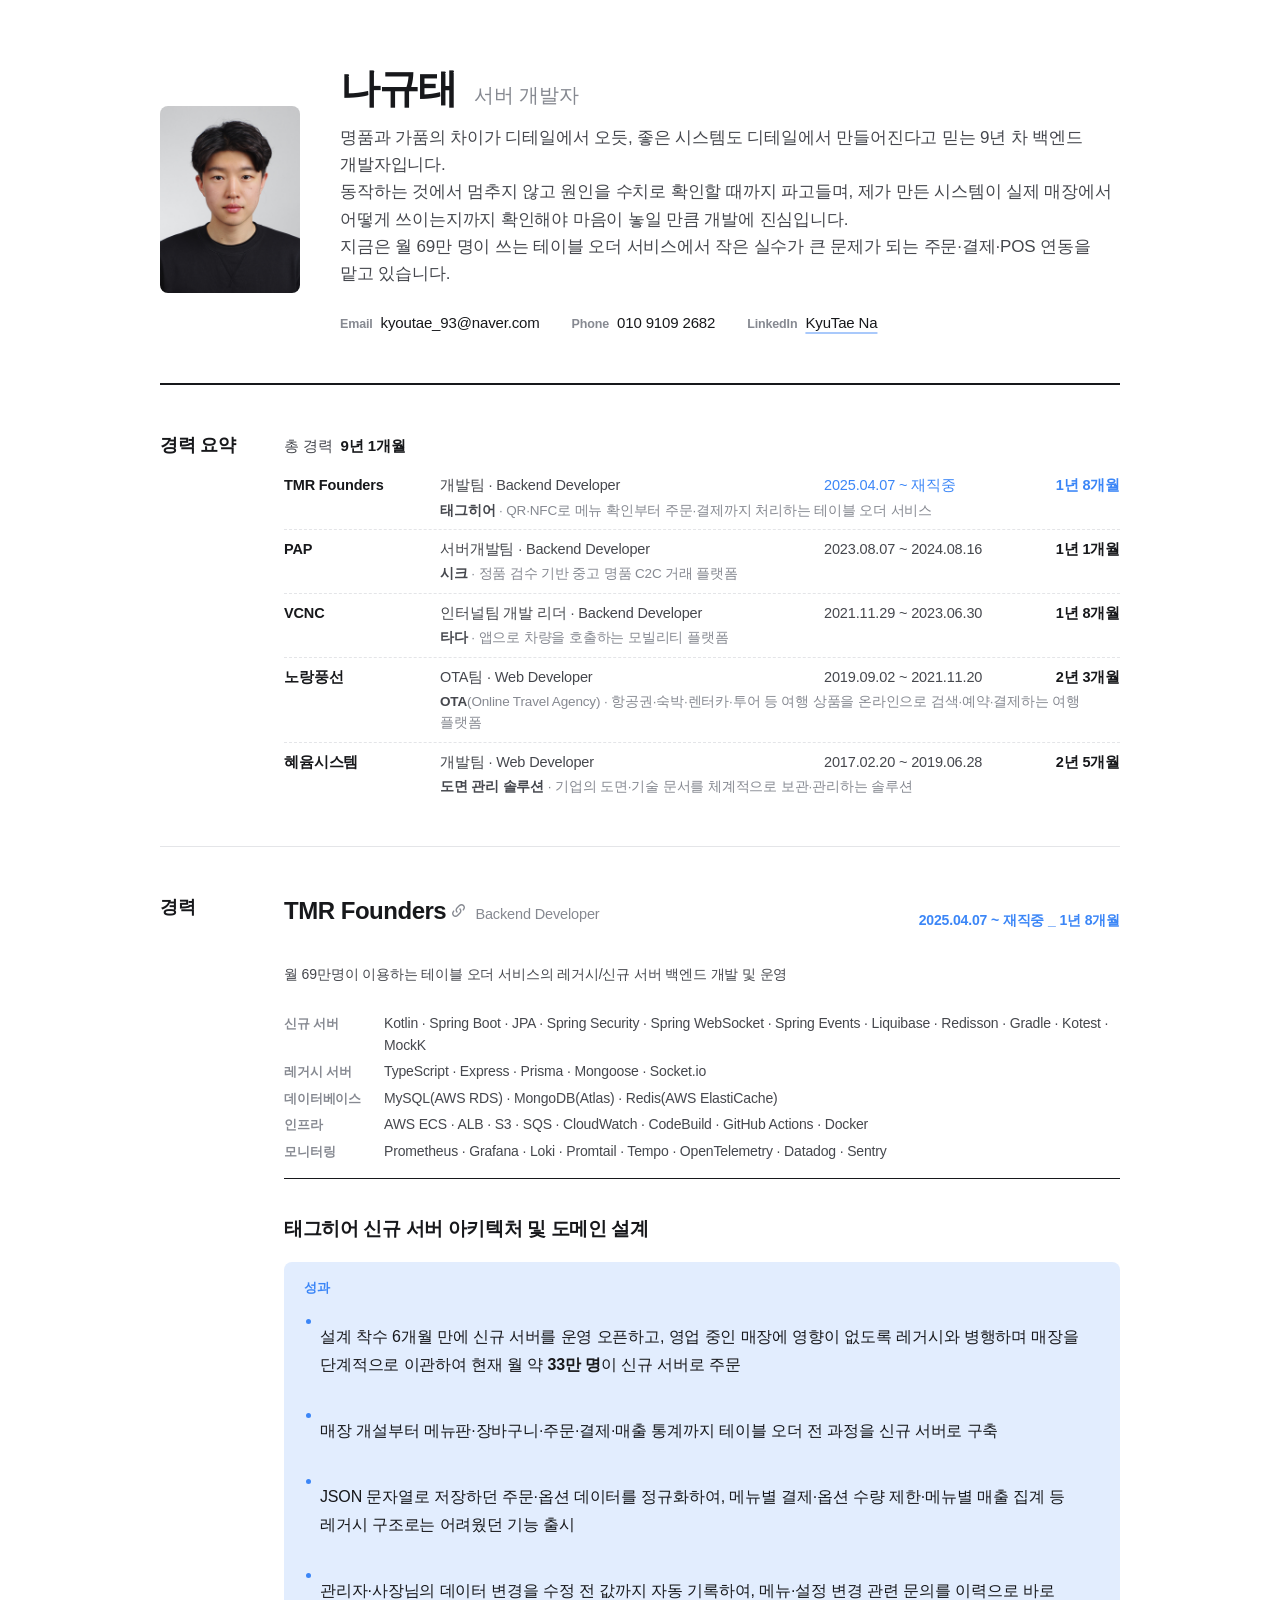
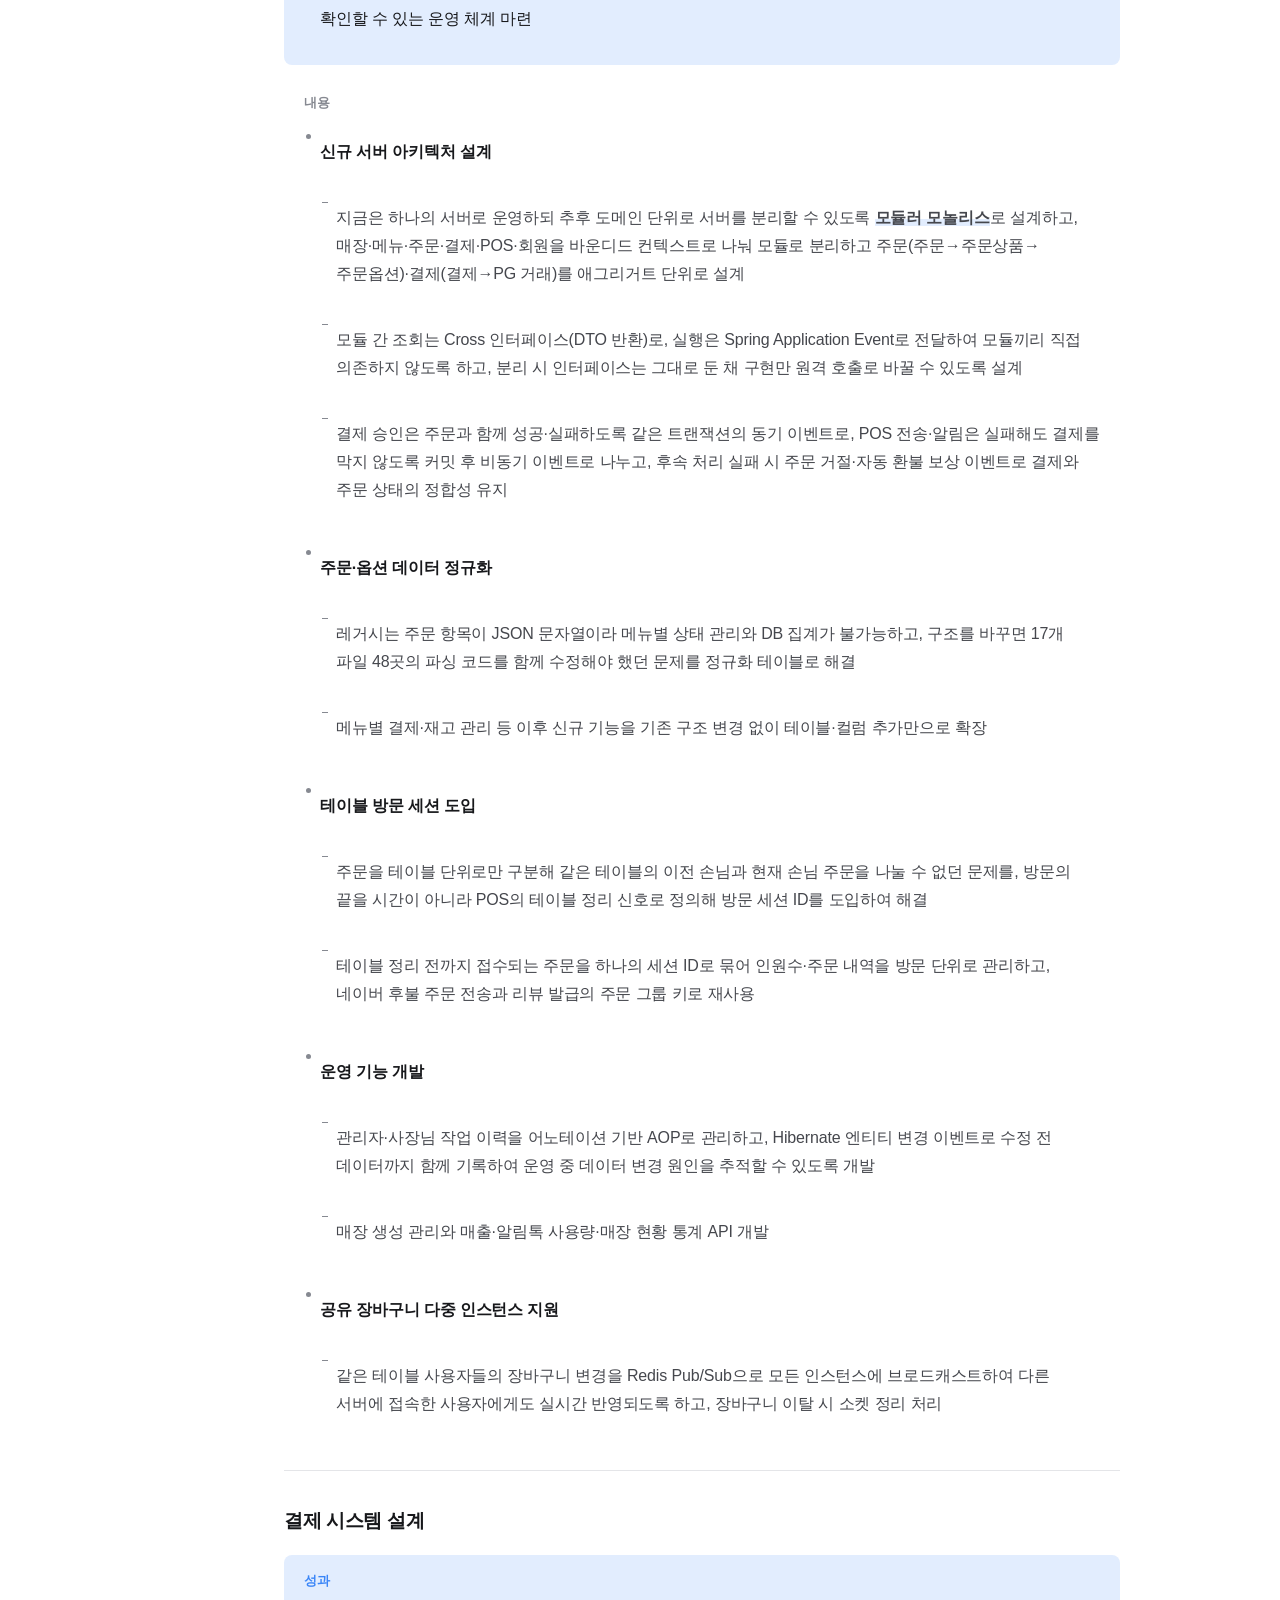
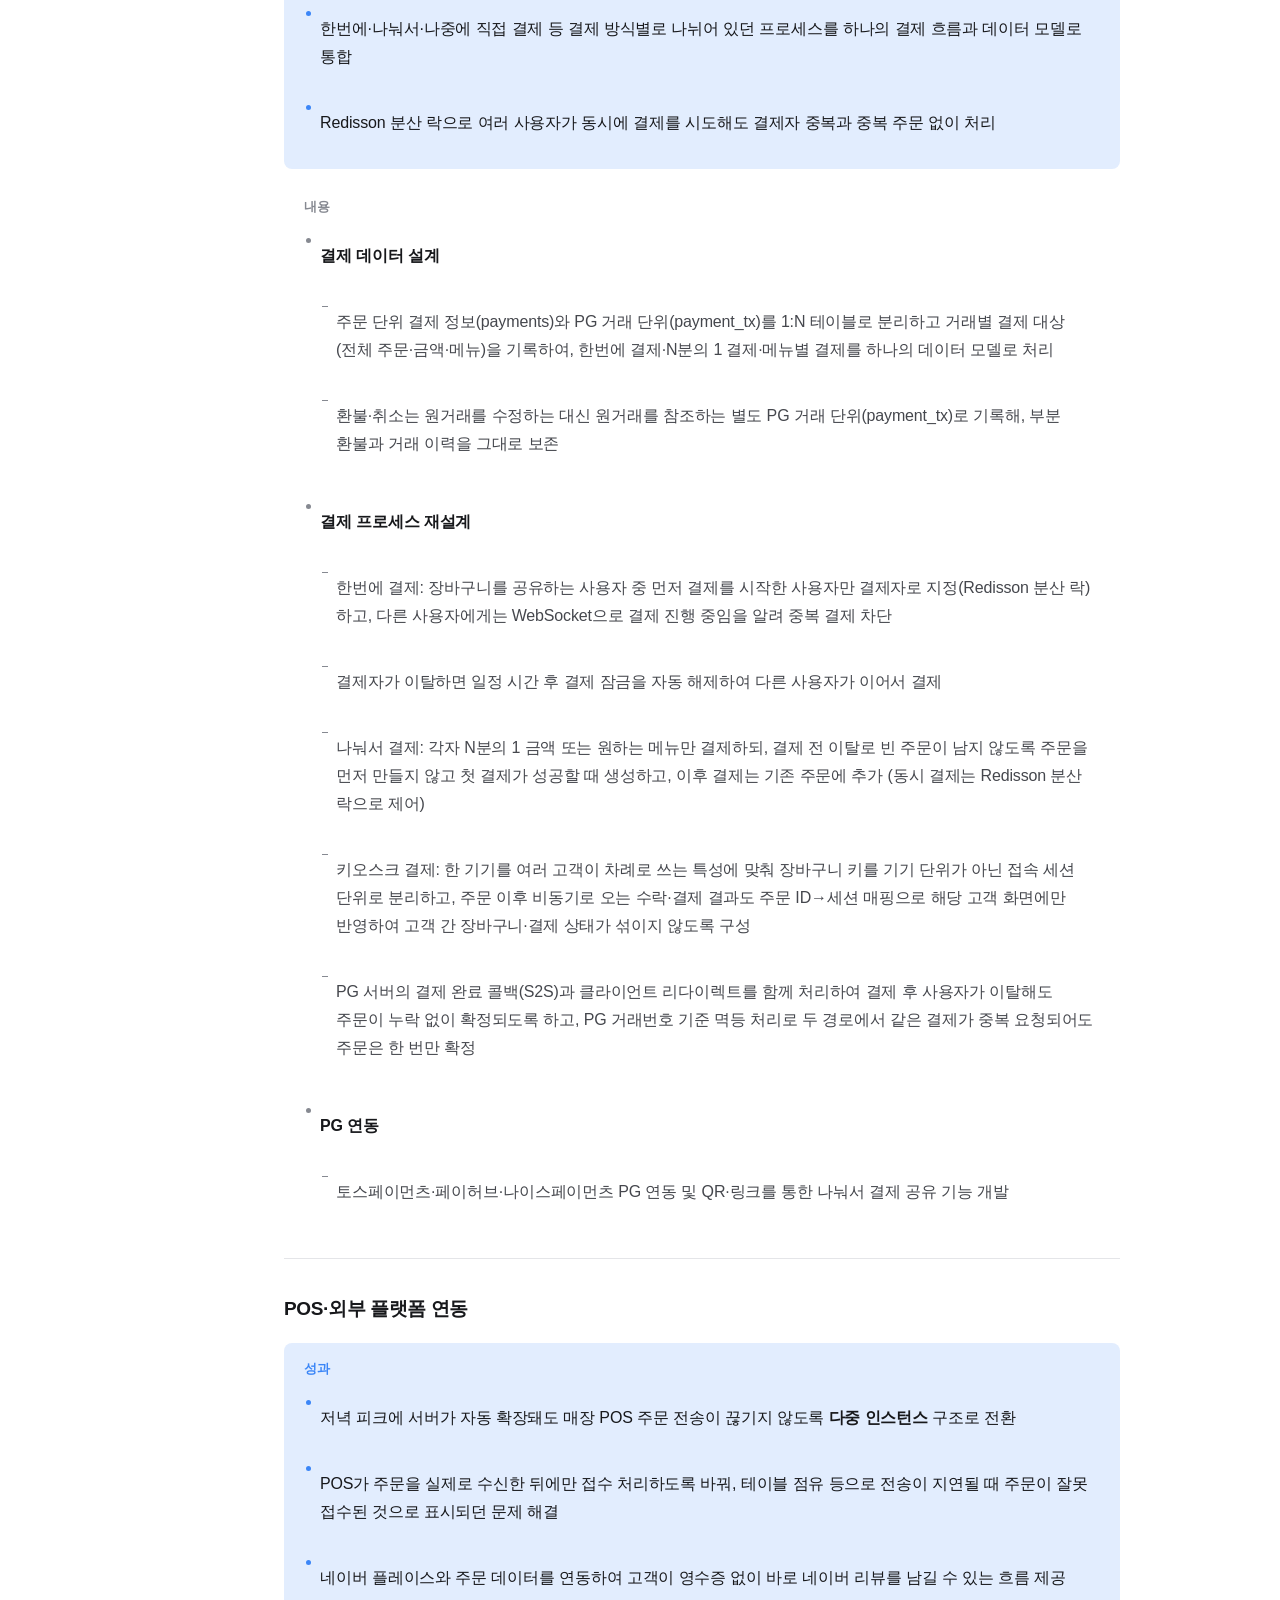
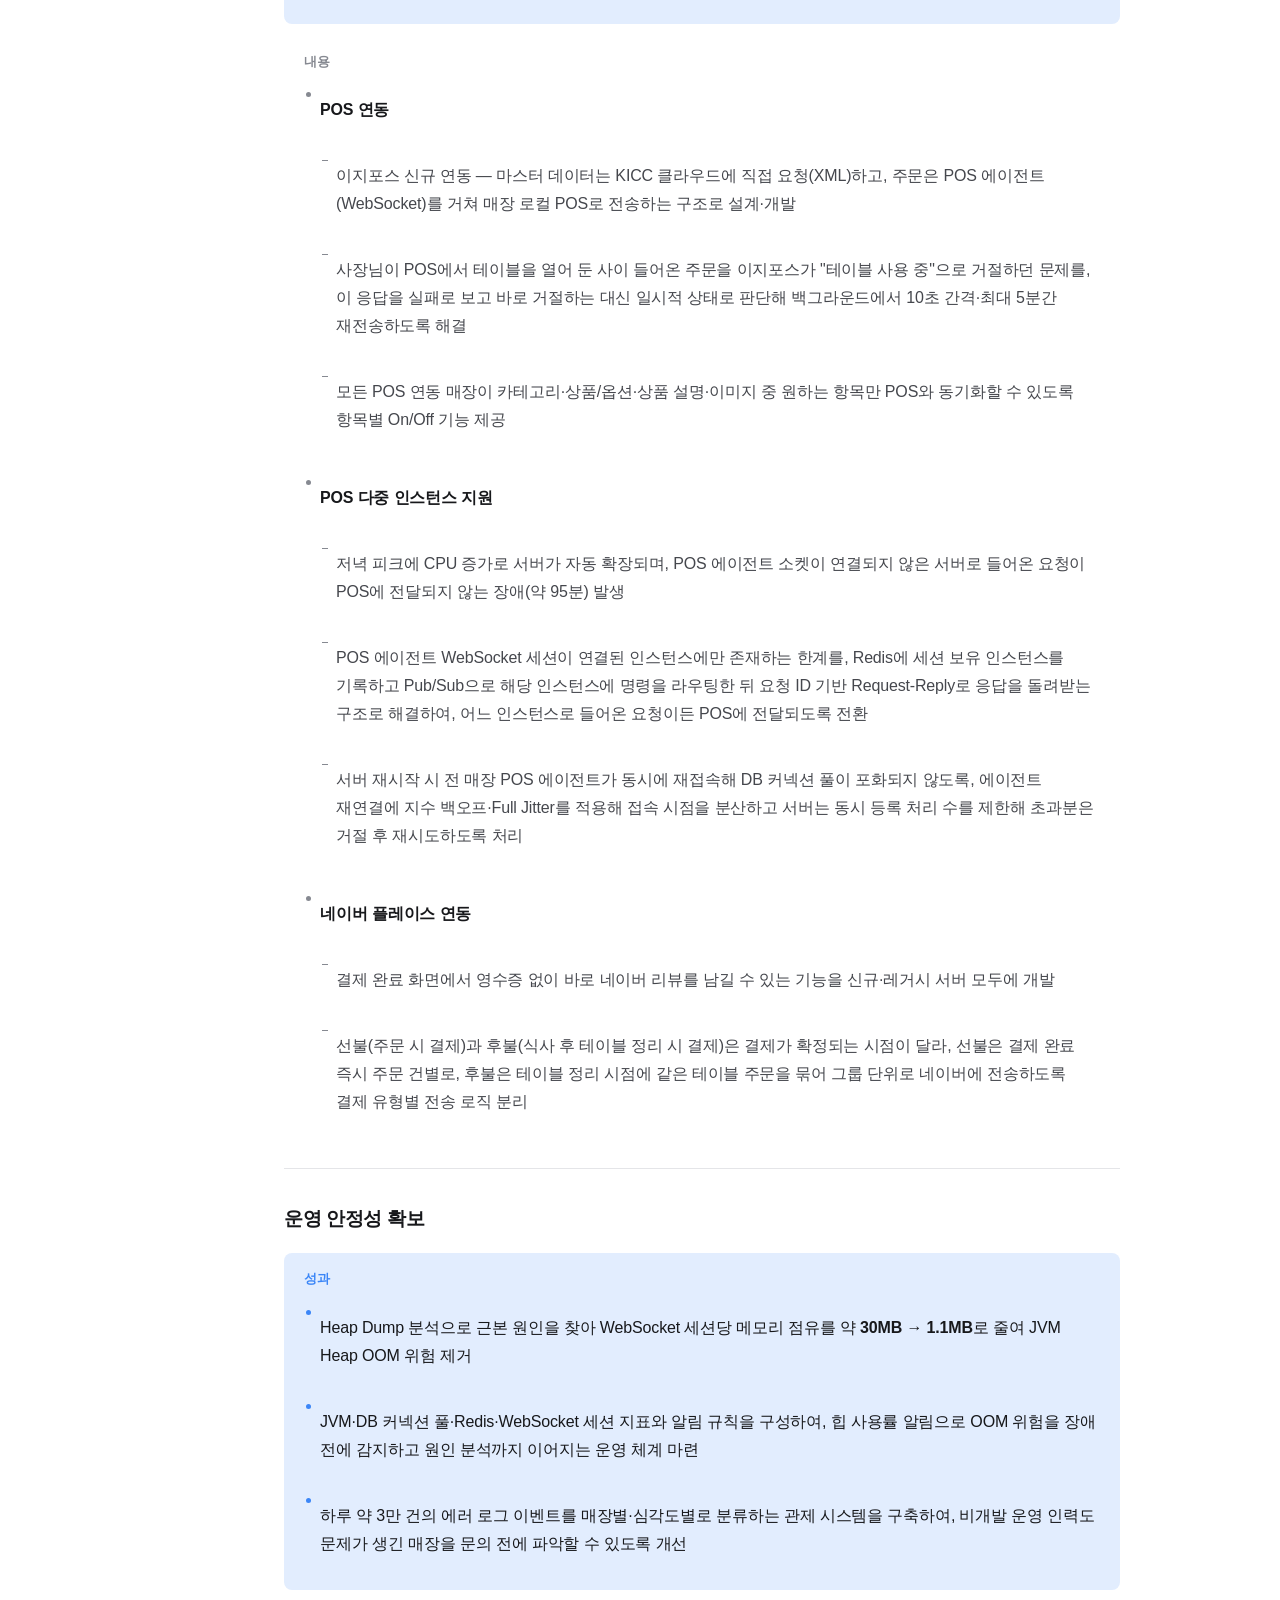
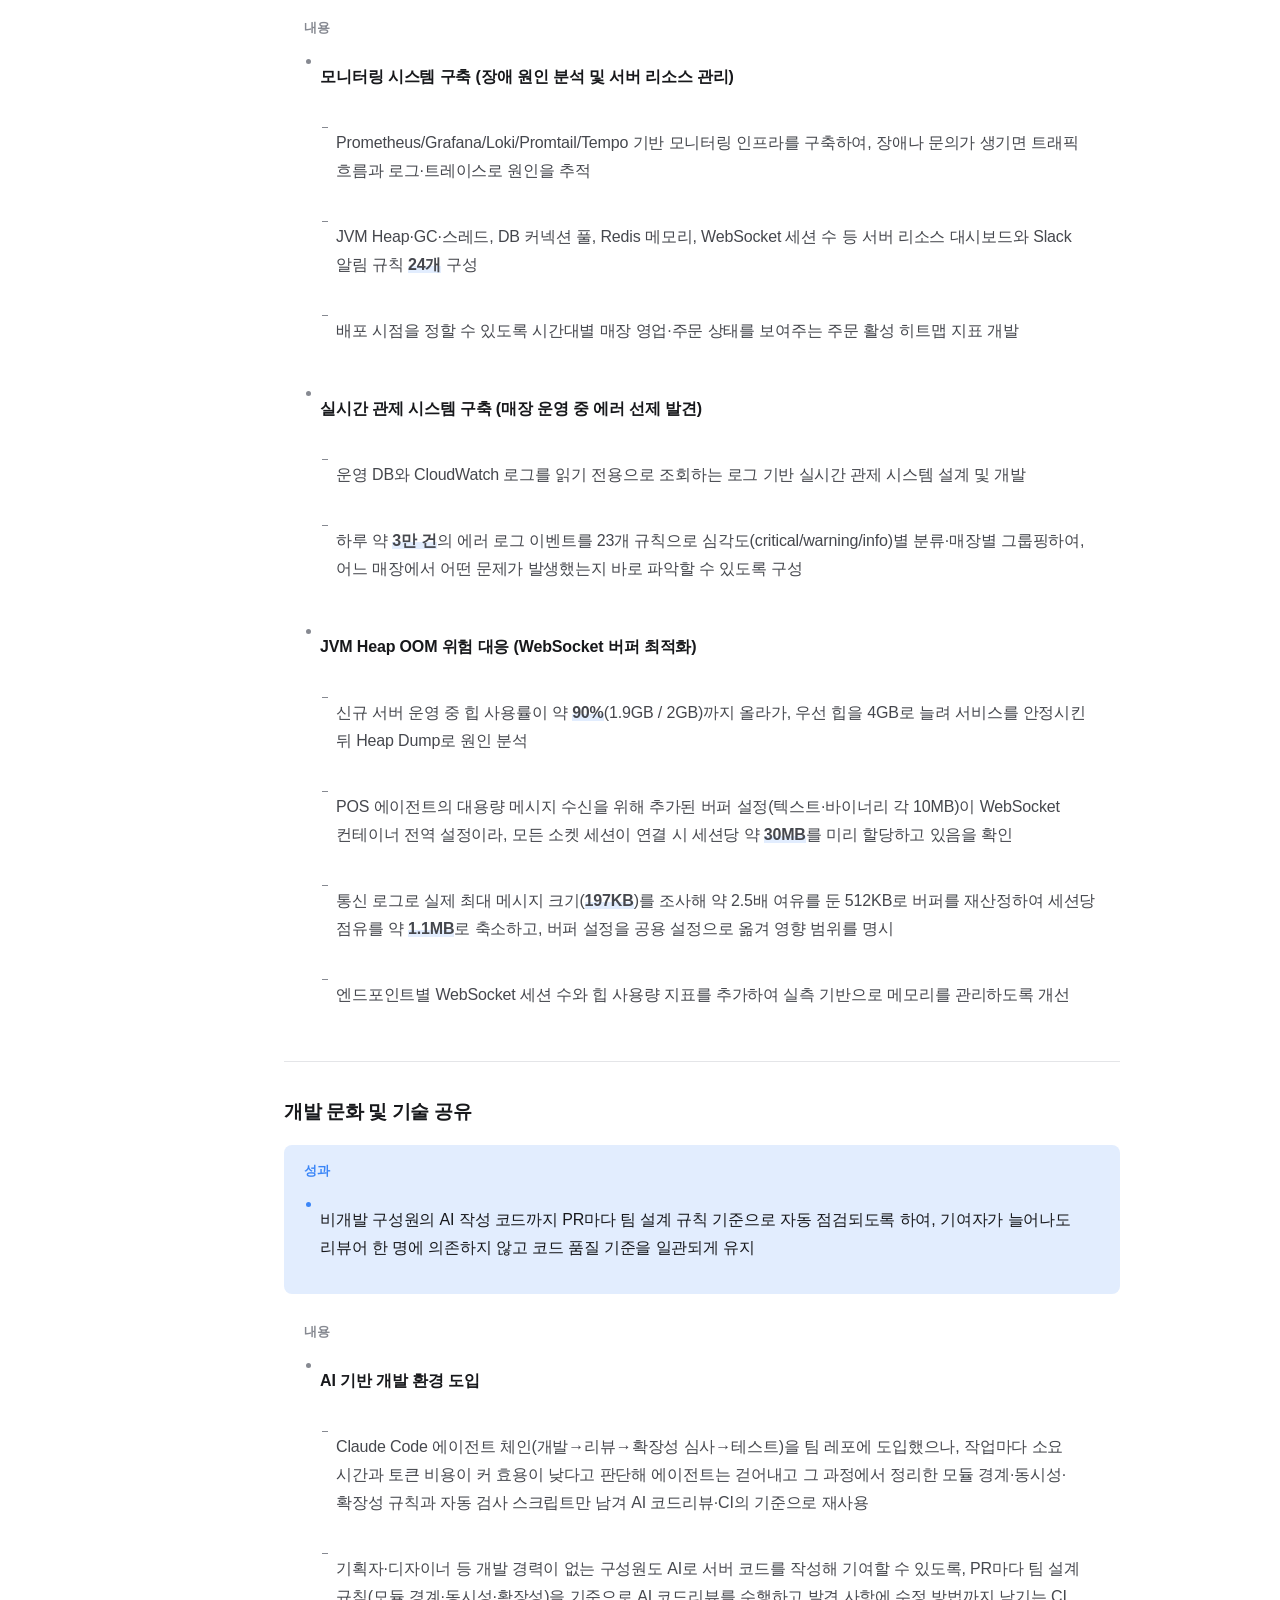
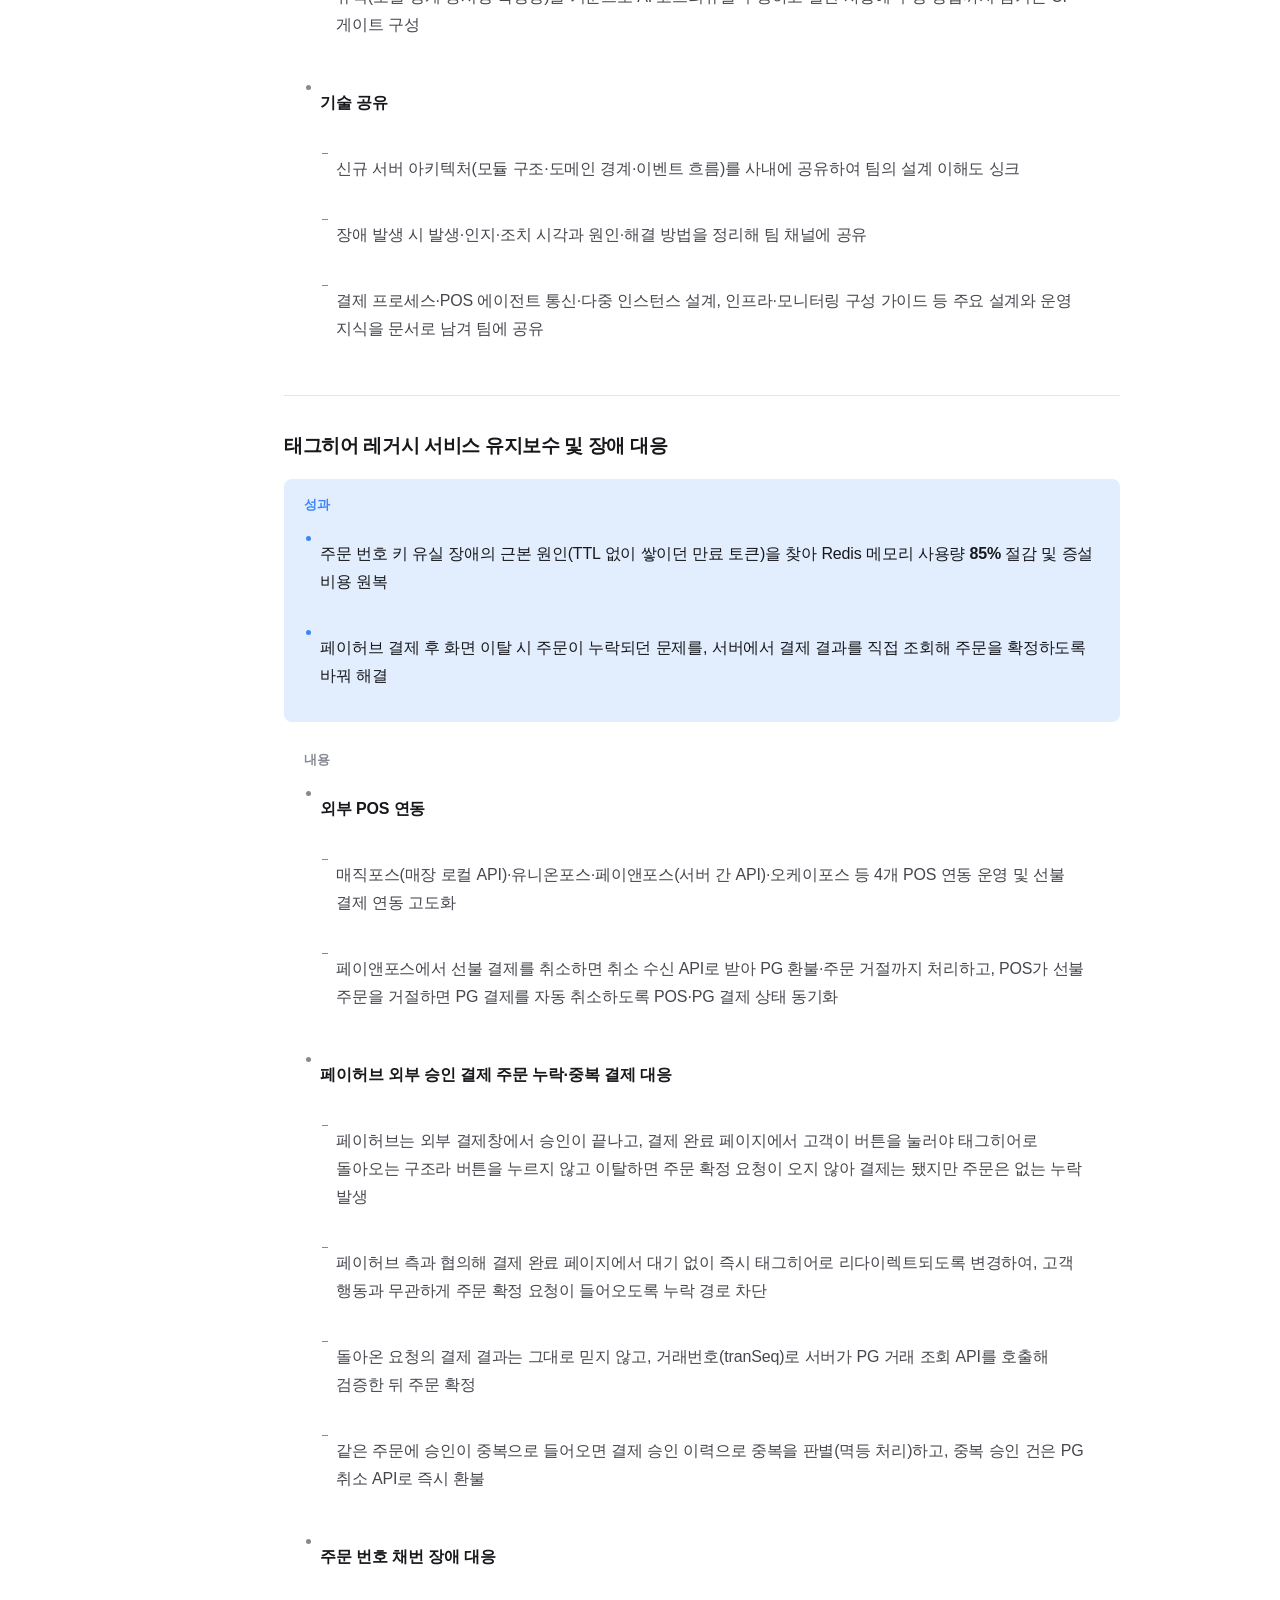
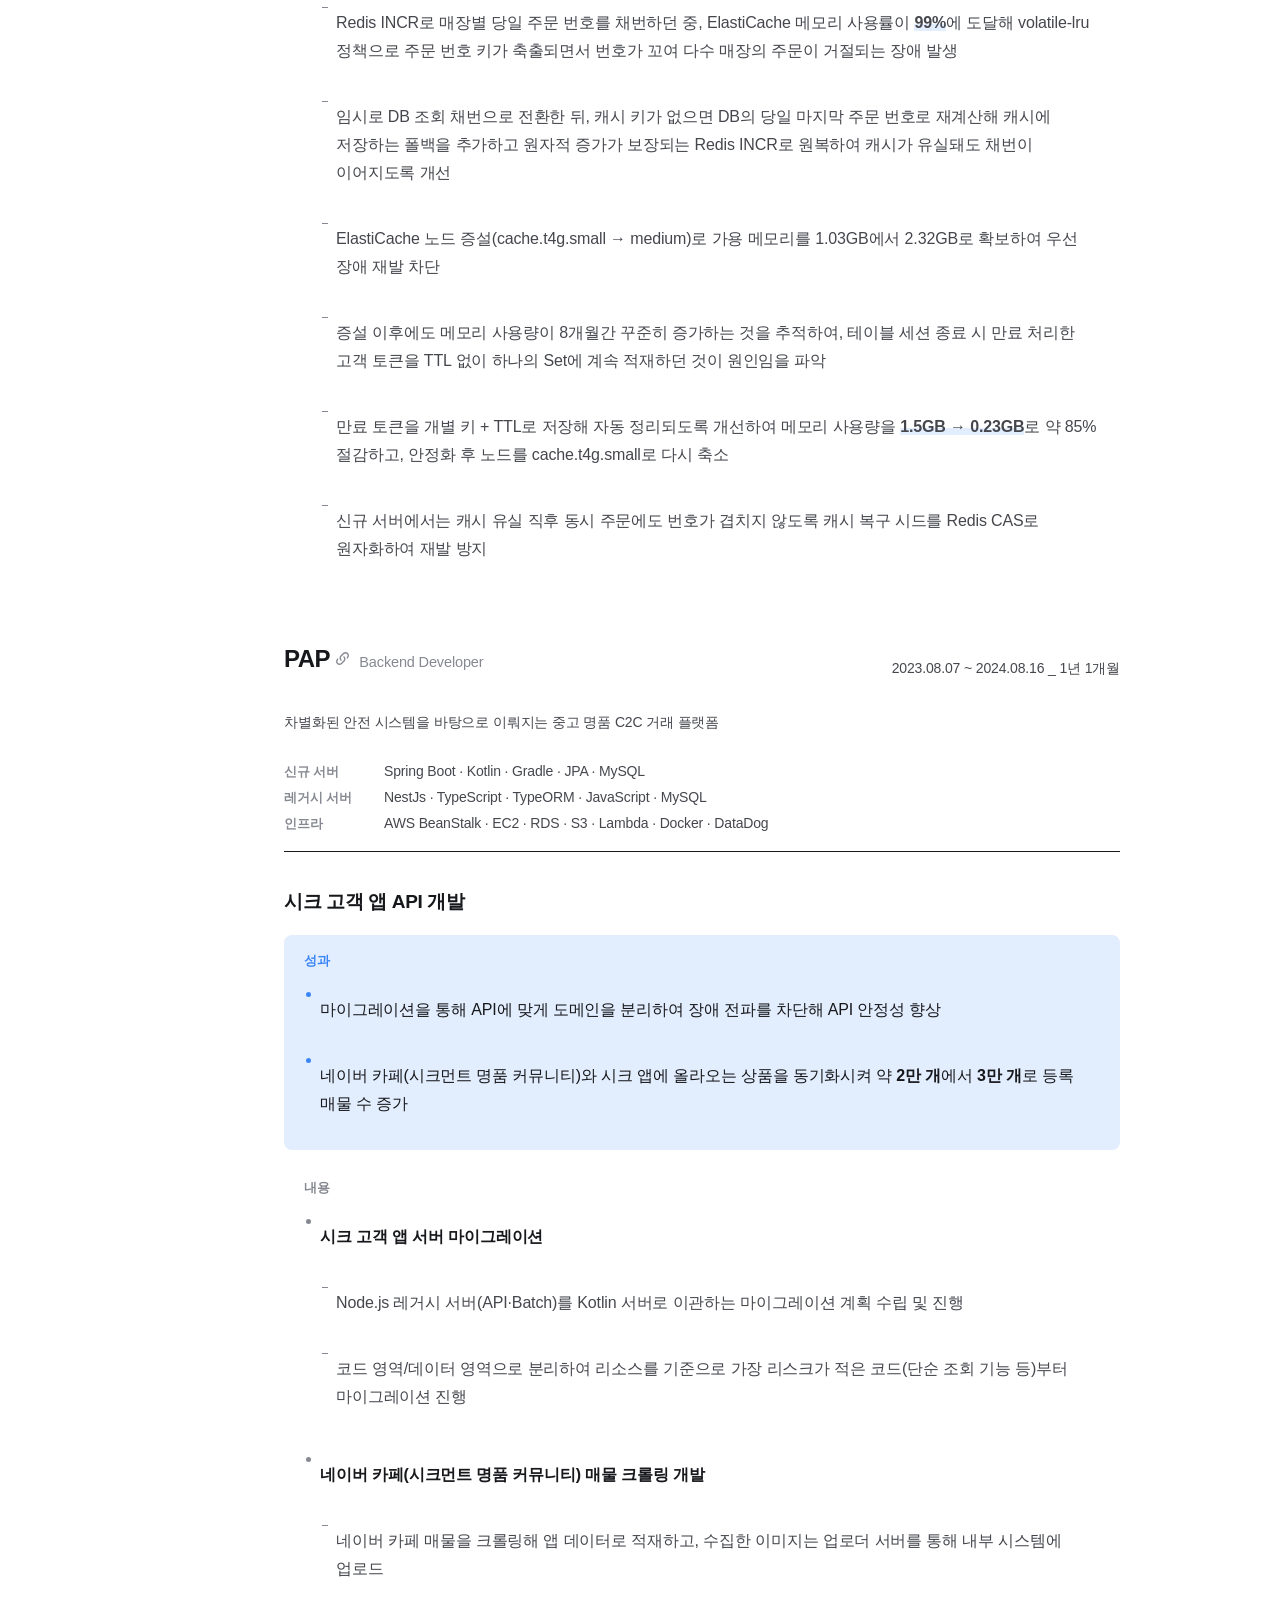
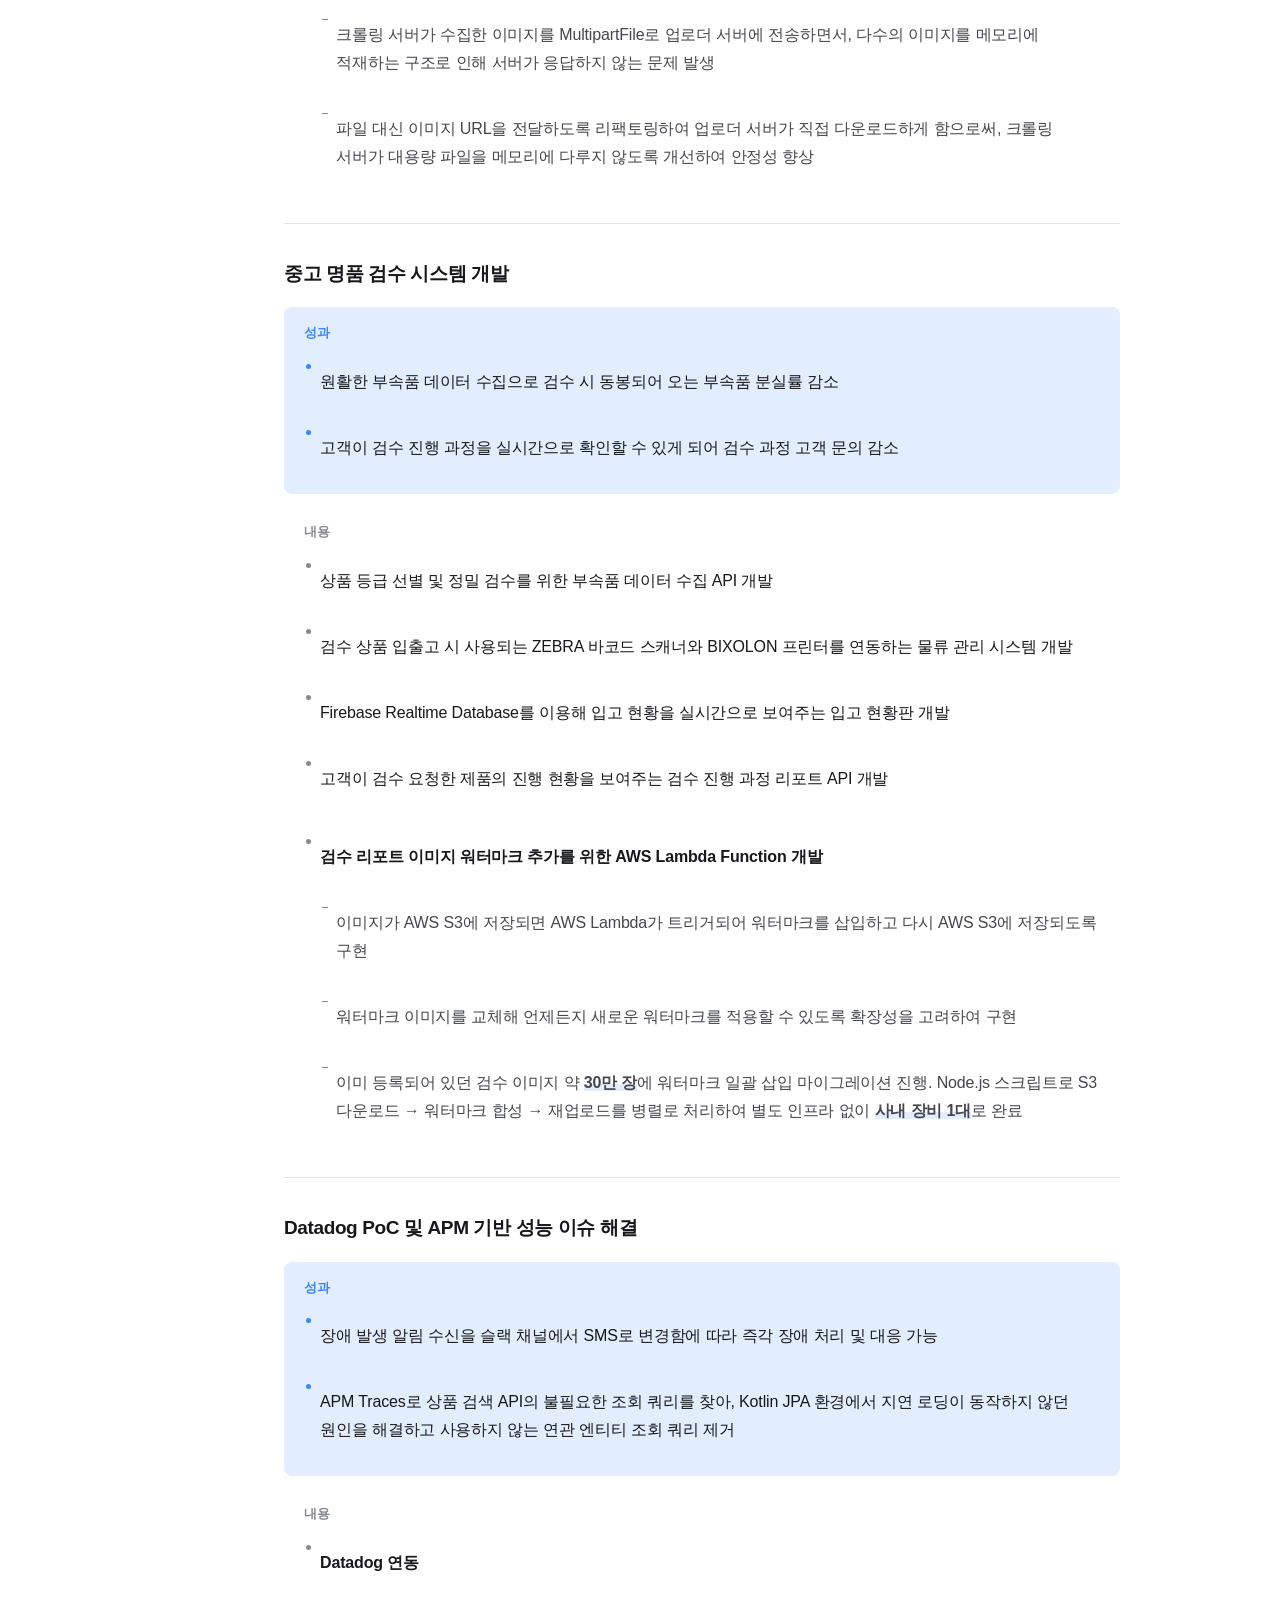
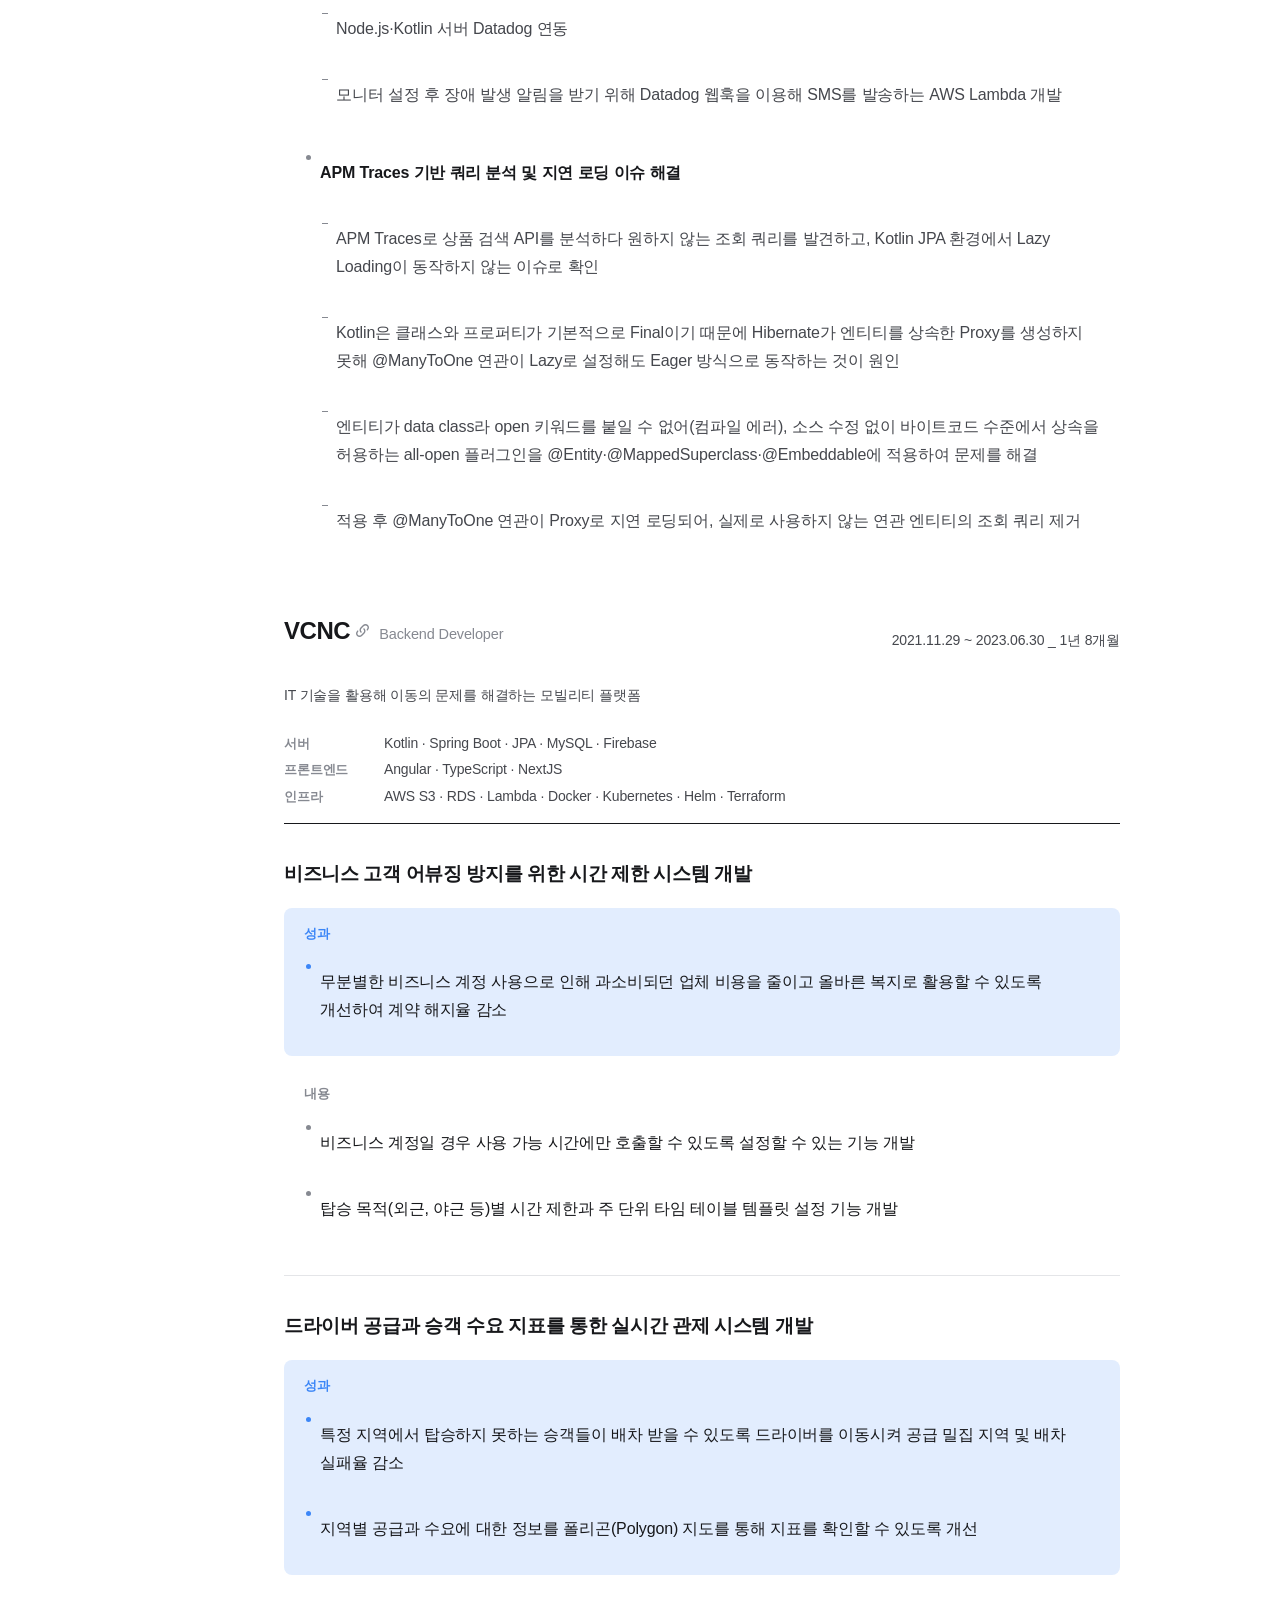
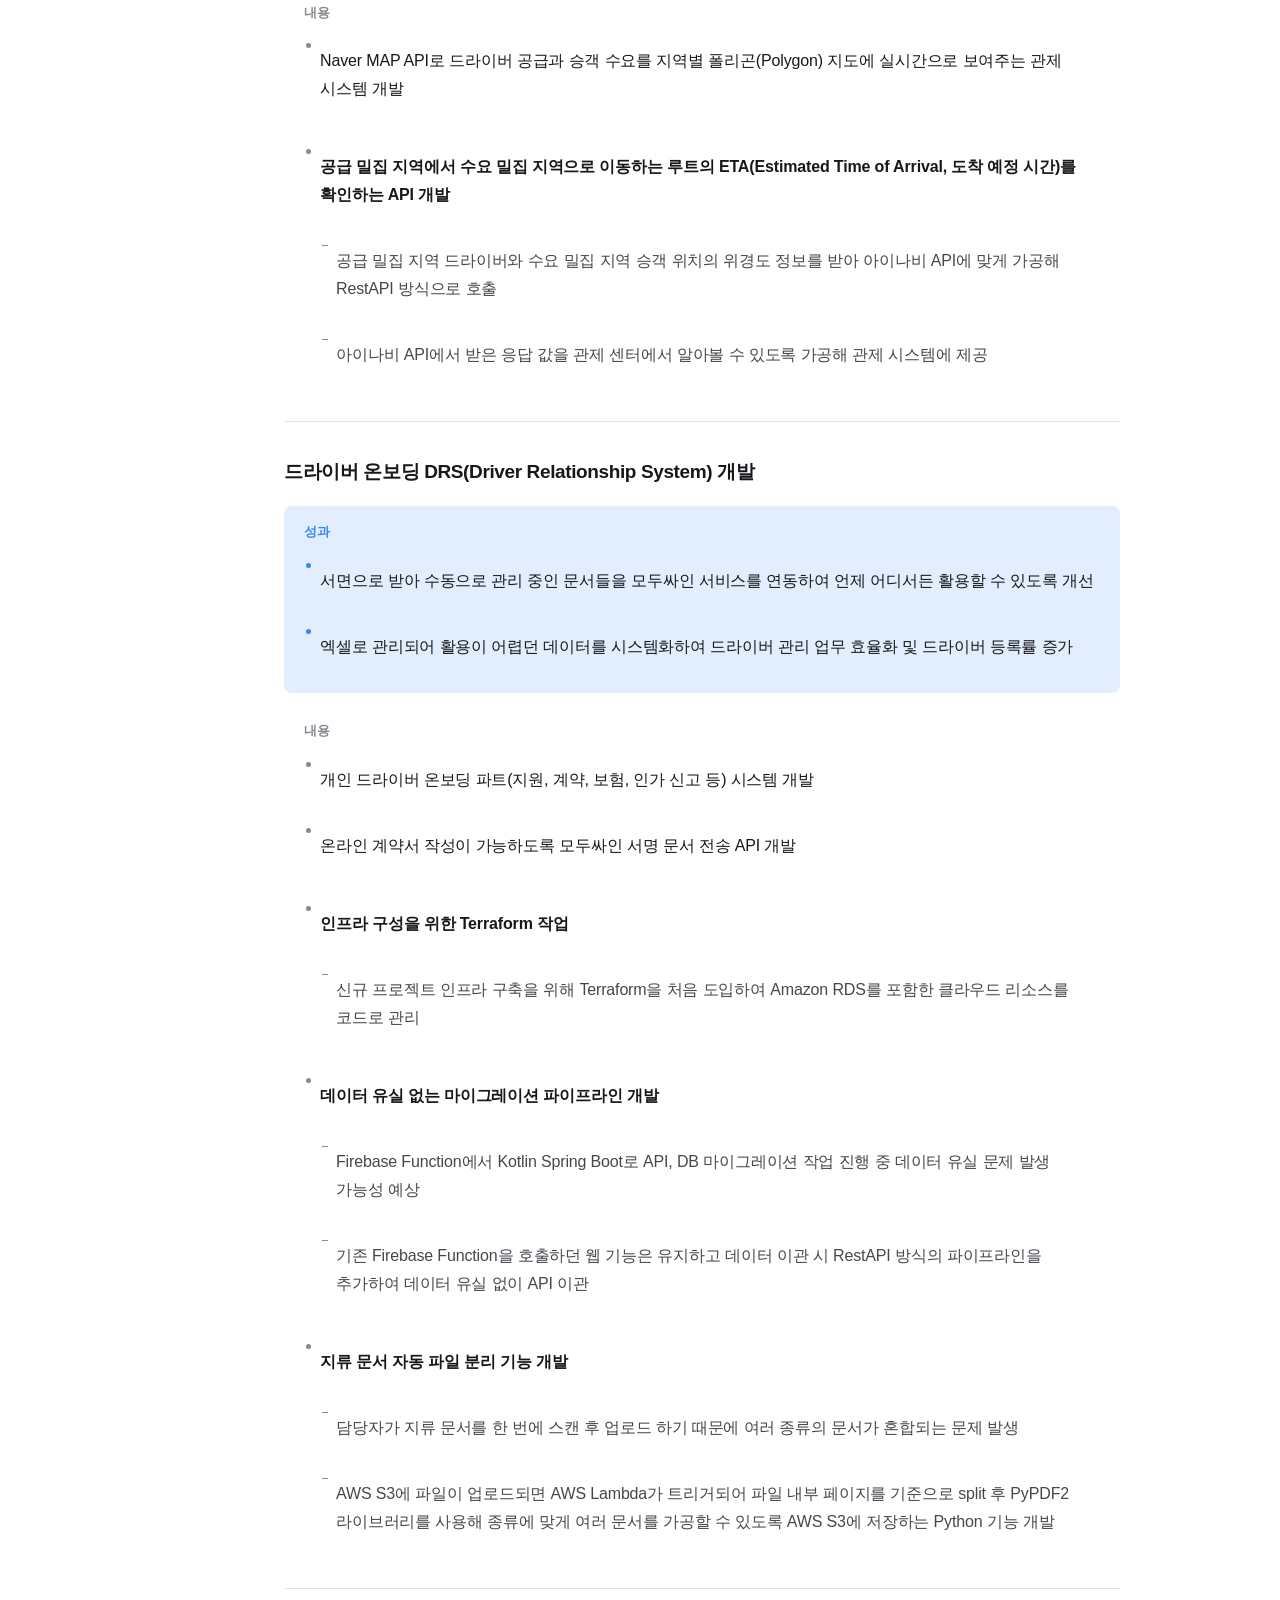
==== resume-detail.html @ 5e693430 "상세 이력서 페이지 추가 Co-Authored-By: Claude Opus 5.5 <noreply@anthropic.com>" ====
<!DOCTYPE html>
<html lang="ko" xmlns="http://www.w3.org/1999/html">
<head>
    <meta charset="utf-8">
    <meta name="viewport" content="width=device-width, initial-scale=1.0">
    <meta name="robots" content="noindex, nofollow">
    <title>나규태 이력서 (상세)</title>
    <link rel="stylesheet" type="text/css" href="./css/reset.css">
    <link rel="stylesheet" type="text/css" href="./css/font.css">
    <link rel="stylesheet" type="text/css" href="./css/ico.css">
    <link rel="stylesheet" type="text/css" href="./css/common.css">
    <link rel="stylesheet" type="text/css" href="./css/style.css">
    <!-- favicon -->
    <link rel="icon" type="image/x-icon" href="./img/favicon.ico">
    <!-- Open Graph -->
    <meta property="og:type" content="website">
    <meta property="og:url" content="https://nakyoutae.github.io">
    <meta property="og:image" content="https://nakyoutae.github.io/img/img-opengraph.png">
    <meta property="og:title" content="The developer, KYUTAE">
    <meta property="og:description" content="서버 개발자 나규태입니다.">
</head>
<body>
    <div class="page">
        <header class="header">
            <figure class="photo">
                <img src="./img/profile.jpg" alt="나규태 증명사진" onerror="this.remove()">
            </figure>
            <div class="header-main">
                <h1>나규태 <span>서버 개발자</span></h1>
                <p class="summary">명품과 가품의 차이가 디테일에서 오듯, 좋은 시스템도 디테일에서 만들어진다고 믿는 9년 차 백엔드 개발자입니다.<br>동작하는 것에서 멈추지 않고 원인을 수치로 확인할 때까지 파고들며, 제가 만든 시스템이 실제 매장에서 어떻게 쓰이는지까지 확인해야 마음이 놓일 만큼 개발에 진심입니다.<br>지금은 월 69만 명이 쓰는 테이블 오더 서비스에서 작은 실수가 큰 문제가 되는 주문·결제·POS 연동을 맡고 있습니다.</p>
                <dl class="contact">
                    <div><dt>Email</dt><dd>kyoutae_93@naver.com</dd></div>
                    <div><dt>Phone</dt><dd>010 9109 2682</dd></div>
                    <div><dt>LinkedIn</dt><dd><a href="https://www.linkedin.com/in/kyutae-na-804189186/" target="_blank">KyuTae Na</a></dd></div>
                </dl>
            </div>
        </header>

        <section class="section" id="career">
            <h2>경력 요약</h2>
            <div class="section-body">
                <p class="career-total">총 경력 <strong data-total-tenure data-base-months="89" data-current-from="2025-04-07">9년 0개월</strong></p>
                <ul class="career-list">
                    <li class="is-current"><span class="career-company">TMR Founders</span><span class="career-team">개발팀 · Backend Developer</span><span class="career-period">2025.04.07 ~ 재직중</span><span class="career-tenure"><span data-tenure-from="2025-04-07">1년 7개월</span></span><span class="career-service"><b>태그히어</b> · QR·NFC로 메뉴 확인부터 주문·결제까지 처리하는 테이블 오더 서비스</span></li>
                    <li><span class="career-company">PAP</span><span class="career-team">서버개발팀 · Backend Developer</span><span class="career-period">2023.08.07 ~ 2024.08.16</span><span class="career-tenure">1년 1개월</span><span class="career-service"><b>시크</b> · 정품 검수 기반 중고 명품 C2C 거래 플랫폼</span></li>
                    <li><span class="career-company">VCNC</span><span class="career-team">인터널팀 개발 리더 · Backend Developer</span><span class="career-period">2021.11.29 ~ 2023.06.30</span><span class="career-tenure">1년 8개월</span><span class="career-service"><b>타다</b> · 앱으로 차량을 호출하는 모빌리티 플랫폼</span></li>
                    <li><span class="career-company">노랑풍선</span><span class="career-team">OTA팀 · Web Developer</span><span class="career-period">2019.09.02 ~ 2021.11.20</span><span class="career-tenure">2년 3개월</span><span class="career-service"><b>OTA</b>(Online Travel Agency) · 항공권·숙박·렌터카·투어 등 여행 상품을 온라인으로 검색·예약·결제하는 여행 플랫폼</span></li>
                    <li><span class="career-company">혜윰시스템</span><span class="career-team">개발팀 · Web Developer</span><span class="career-period">2017.02.20 ~ 2019.06.28</span><span class="career-tenure">2년 5개월</span><span class="career-service"><b>도면 관리 솔루션</b> · 기업의 도면·기술 문서를 체계적으로 보관·관리하는 솔루션</span></li>
                </ul>
            </div>
        </section>

        <section class="section" id="experience">
            <h2>경력</h2>
            <div class="section-body">
                <article class="company is-current">
                    <div class="company-bar">
                        <h3><a href="https://tag-here.info/" target="_blank">TMR Founders</a><span class="company-role">Backend Developer</span></h3>
                        <p class="company-period">2025.04.07 ~ 재직중 _ <span data-tenure-from="2025-04-07">1년 7개월</span></p>
                        <p class="company-desc">월 69만명이 이용하는 테이블 오더 서비스의 레거시/신규 서버 백엔드 개발 및 운영</p>
                    </div>
                    <header class="company-head">
                        <dl class="company-stack">
                            <div><dt>신규 서버</dt><dd>Kotlin · Spring Boot · JPA · Spring Security · Spring WebSocket · Spring Events · Liquibase · Redisson · Gradle · Kotest · MockK</dd></div>
                            <div><dt>레거시 서버</dt><dd>TypeScript · Express · Prisma · Mongoose · Socket.io</dd></div>
                            <div><dt>데이터베이스</dt><dd>MySQL(AWS RDS) · MongoDB(Atlas) · Redis(AWS ElastiCache)</dd></div>
                            <div><dt>인프라</dt><dd>AWS ECS · ALB · S3 · SQS · CloudWatch · CodeBuild · GitHub Actions · Docker</dd></div>
                            <div><dt>모니터링</dt><dd>Prometheus · Grafana · Loki · Promtail · Tempo · OpenTelemetry · Datadog · Sentry</dd></div>
                        </dl>
                    </header>
                    <section class="item">
                        <div class="item-head">
                            <h4>태그히어 신규 서버 아키텍처 및 도메인 설계</h4>
                        </div>
                        <div class="item-body">
                            <div class="block is-result">
                                <h5>성과</h5>
                                <ul>
                                    <li><p>설계 착수 6개월 만에 신규 서버를 운영 오픈하고, 영업 중인 매장에 영향이 없도록 레거시와 병행하며 매장을 단계적으로 이관하여 현재 월 약 <strong>33만 명</strong>이 신규 서버로 주문</p></li>
                                    <li><p>매장 개설부터 메뉴판·장바구니·주문·결제·매출 통계까지 테이블 오더 전 과정을 신규 서버로 구축</p></li>
                                    <li><p>JSON 문자열로 저장하던 주문·옵션 데이터를 정규화하여, 메뉴별 결제·옵션 수량 제한·메뉴별 매출 집계 등 레거시 구조로는 어려웠던 기능 출시</p></li>
                                    <li><p>관리자·사장님의 데이터 변경을 수정 전 값까지 자동 기록하여, 메뉴·설정 변경 관련 문의를 이력으로 바로 확인할 수 있는 운영 체계 마련</p></li>
                                </ul>
                            </div>
                            <div class="block">
                                <h5>내용</h5>
                                <ul>
                                    <li class="group"><p>신규 서버 아키텍처 설계</p></li>
                                    <li class="sub"><p>지금은 하나의 서버로 운영하되 추후 도메인 단위로 서버를 분리할 수 있도록 <strong>모듈러 모놀리스</strong>로 설계하고, 매장·메뉴·주문·결제·POS·회원을 바운디드 컨텍스트로 나눠 모듈로 분리하고 주문(주문→주문상품→주문옵션)·결제(결제→PG 거래)를 애그리거트 단위로 설계</p></li>
                                    <li class="sub"><p>모듈 간 조회는 Cross 인터페이스(DTO 반환)로, 실행은 Spring Application Event로 전달하여 모듈끼리 직접 의존하지 않도록 하고, 분리 시 인터페이스는 그대로 둔 채 구현만 원격 호출로 바꿀 수 있도록 설계</p></li>
                                    <li class="sub"><p>결제 승인은 주문과 함께 성공·실패하도록 같은 트랜잭션의 동기 이벤트로, POS 전송·알림은 실패해도 결제를 막지 않도록 커밋 후 비동기 이벤트로 나누고, 후속 처리 실패 시 주문 거절·자동 환불 보상 이벤트로 결제와 주문 상태의 정합성 유지</p></li>
                                    <li class="group"><p>주문·옵션 데이터 정규화</p></li>
                                    <li class="sub"><p>레거시는 주문 항목이 JSON 문자열이라 메뉴별 상태 관리와 DB 집계가 불가능하고, 구조를 바꾸면 17개 파일 48곳의 파싱 코드를 함께 수정해야 했던 문제를 정규화 테이블로 해결</p></li>
                                    <li class="sub"><p>메뉴별 결제·재고 관리 등 이후 신규 기능을 기존 구조 변경 없이 테이블·컬럼 추가만으로 확장</p></li>
                                    <li class="group"><p>테이블 방문 세션 도입</p></li>
                                    <li class="sub"><p>주문을 테이블 단위로만 구분해 같은 테이블의 이전 손님과 현재 손님 주문을 나눌 수 없던 문제를, 방문의 끝을 시간이 아니라 POS의 테이블 정리 신호로 정의해 방문 세션 ID를 도입하여 해결</p></li>
                                    <li class="sub"><p>테이블 정리 전까지 접수되는 주문을 하나의 세션 ID로 묶어 인원수·주문 내역을 방문 단위로 관리하고, 네이버 후불 주문 전송과 리뷰 발급의 주문 그룹 키로 재사용</p></li>
                                    <li class="group"><p>운영 기능 개발</p></li>
                                    <li class="sub"><p>관리자·사장님 작업 이력을 어노테이션 기반 AOP로 관리하고, Hibernate 엔티티 변경 이벤트로 수정 전 데이터까지 함께 기록하여 운영 중 데이터 변경 원인을 추적할 수 있도록 개발</p></li>
                                    <li class="sub"><p>매장 생성 관리와 매출·알림톡 사용량·매장 현황 통계 API 개발</p></li>
                                    <li class="group"><p>공유 장바구니 다중 인스턴스 지원</p></li>
                                    <li class="sub"><p>같은 테이블 사용자들의 장바구니 변경을 Redis Pub/Sub으로 모든 인스턴스에 브로드캐스트하여 다른 서버에 접속한 사용자에게도 실시간 반영되도록 하고, 장바구니 이탈 시 소켓 정리 처리</p></li>
                                </ul>
                            </div>
                        </div>
                    </section>
                    <section class="item">
                        <div class="item-head">
                            <h4>결제 시스템 설계</h4>
                        </div>
                        <div class="item-body">
                            <div class="block is-result">
                                <h5>성과</h5>
                                <ul>
                                    <li><p>한번에·나눠서·나중에 직접 결제 등 결제 방식별로 나뉘어 있던 프로세스를 하나의 결제 흐름과 데이터 모델로 통합</p></li>
                                    <li><p>Redisson 분산 락으로 여러 사용자가 동시에 결제를 시도해도 결제자 중복과 중복 주문 없이 처리</p></li>
                                </ul>
                            </div>
                            <div class="block">
                                <h5>내용</h5>
                                <ul>
                                    <li class="group"><p>결제 데이터 설계</p></li>
                                    <li class="sub"><p>주문 단위 결제 정보(payments)와 PG 거래 단위(payment_tx)를 1:N 테이블로 분리하고 거래별 결제 대상(전체 주문·금액·메뉴)을 기록하여, 한번에 결제·N분의 1 결제·메뉴별 결제를 하나의 데이터 모델로 처리</p></li>
                                    <li class="sub"><p>환불·취소는 원거래를 수정하는 대신 원거래를 참조하는 별도 PG 거래 단위(payment_tx)로 기록해, 부분 환불과 거래 이력을 그대로 보존</p></li>
                                    <li class="group"><p>결제 프로세스 재설계</p></li>
                                    <li class="sub"><p>한번에 결제: 장바구니를 공유하는 사용자 중 먼저 결제를 시작한 사용자만 결제자로 지정(Redisson 분산 락)하고, 다른 사용자에게는 WebSocket으로 결제 진행 중임을 알려 중복 결제 차단</p></li>
                                    <li class="sub"><p>결제자가 이탈하면 일정 시간 후 결제 잠금을 자동 해제하여 다른 사용자가 이어서 결제</p></li>
                                    <li class="sub"><p>나눠서 결제: 각자 N분의 1 금액 또는 원하는 메뉴만 결제하되, 결제 전 이탈로 빈 주문이 남지 않도록 주문을 먼저 만들지 않고 첫 결제가 성공할 때 생성하고, 이후 결제는 기존 주문에 추가 (동시 결제는 Redisson 분산 락으로 제어)</p></li>
                                    <li class="sub"><p>키오스크 결제: 한 기기를 여러 고객이 차례로 쓰는 특성에 맞춰 장바구니 키를 기기 단위가 아닌 접속 세션 단위로 분리하고, 주문 이후 비동기로 오는 수락·결제 결과도 주문 ID→세션 매핑으로 해당 고객 화면에만 반영하여 고객 간 장바구니·결제 상태가 섞이지 않도록 구성</p></li>
                                    <li class="sub"><p>PG 서버의 결제 완료 콜백(S2S)과 클라이언트 리다이렉트를 함께 처리하여 결제 후 사용자가 이탈해도 주문이 누락 없이 확정되도록 하고, PG 거래번호 기준 멱등 처리로 두 경로에서 같은 결제가 중복 요청되어도 주문은 한 번만 확정</p></li>
                                    <li class="group"><p>PG 연동</p></li>
                                    <li class="sub"><p>토스페이먼츠·페이허브·나이스페이먼츠 PG 연동 및 QR·링크를 통한 나눠서 결제 공유 기능 개발</p></li>
                                </ul>
                            </div>
                        </div>
                    </section>
                    <section class="item">
                        <div class="item-head">
                            <h4>POS·외부 플랫폼 연동</h4>
                        </div>
                        <div class="item-body">
                            <div class="block is-result">
                                <h5>성과</h5>
                                <ul>
                                    <li><p>저녁 피크에 서버가 자동 확장돼도 매장 POS 주문 전송이 끊기지 않도록 <strong>다중 인스턴스</strong> 구조로 전환</p></li>
                                    <li><p>POS가 주문을 실제로 수신한 뒤에만 접수 처리하도록 바꿔, 테이블 점유 등으로 전송이 지연될 때 주문이 잘못 접수된 것으로 표시되던 문제 해결</p></li>
                                    <li><p>네이버 플레이스와 주문 데이터를 연동하여 고객이 영수증 없이 바로 네이버 리뷰를 남길 수 있는 흐름 제공</p></li>
                                </ul>
                            </div>
                            <div class="block">
                                <h5>내용</h5>
                                <ul>
                                    <li class="group"><p>POS 연동</p></li>
                                    <li class="sub"><p>이지포스 신규 연동 — 마스터 데이터는 KICC 클라우드에 직접 요청(XML)하고, 주문은 POS 에이전트(WebSocket)를 거쳐 매장 로컬 POS로 전송하는 구조로 설계·개발</p></li>
                                    <li class="sub"><p>사장님이 POS에서 테이블을 열어 둔 사이 들어온 주문을 이지포스가 "테이블 사용 중"으로 거절하던 문제를, 이 응답을 실패로 보고 바로 거절하는 대신 일시적 상태로 판단해 백그라운드에서 10초 간격·최대 5분간 재전송하도록 해결</p></li>
                                    <li class="sub"><p>모든 POS 연동 매장이 카테고리·상품/옵션·상품 설명·이미지 중 원하는 항목만 POS와 동기화할 수 있도록 항목별 On/Off 기능 제공</p></li>
                                    <li class="group"><p>POS 다중 인스턴스 지원</p></li>
                                    <li class="sub"><p>저녁 피크에 CPU 증가로 서버가 자동 확장되며, POS 에이전트 소켓이 연결되지 않은 서버로 들어온 요청이 POS에 전달되지 않는 장애(약 95분) 발생</p></li>
                                    <li class="sub"><p>POS 에이전트 WebSocket 세션이 연결된 인스턴스에만 존재하는 한계를, Redis에 세션 보유 인스턴스를 기록하고 Pub/Sub으로 해당 인스턴스에 명령을 라우팅한 뒤 요청 ID 기반 Request-Reply로 응답을 돌려받는 구조로 해결하여, 어느 인스턴스로 들어온 요청이든 POS에 전달되도록 전환</p></li>
                                    <li class="sub"><p>서버 재시작 시 전 매장 POS 에이전트가 동시에 재접속해 DB 커넥션 풀이 포화되지 않도록, 에이전트 재연결에 지수 백오프·Full Jitter를 적용해 접속 시점을 분산하고 서버는 동시 등록 처리 수를 제한해 초과분은 거절 후 재시도하도록 처리</p></li>
                                    <li class="group"><p>네이버 플레이스 연동</p></li>
                                    <li class="sub"><p>결제 완료 화면에서 영수증 없이 바로 네이버 리뷰를 남길 수 있는 기능을 신규·레거시 서버 모두에 개발</p></li>
                                    <li class="sub"><p>선불(주문 시 결제)과 후불(식사 후 테이블 정리 시 결제)은 결제가 확정되는 시점이 달라, 선불은 결제 완료 즉시 주문 건별로, 후불은 테이블 정리 시점에 같은 테이블 주문을 묶어 그룹 단위로 네이버에 전송하도록 결제 유형별 전송 로직 분리</p></li>
                                </ul>
                            </div>
                        </div>
                    </section>
                    <section class="item">
                        <div class="item-head">
                            <h4>운영 안정성 확보</h4>
                        </div>
                        <div class="item-body">
                            <div class="block is-result">
                                <h5>성과</h5>
                                <ul>
                                    <li><p>Heap Dump 분석으로 근본 원인을 찾아 WebSocket 세션당 메모리 점유를 약 <strong>30MB → 1.1MB</strong>로 줄여 JVM Heap OOM 위험 제거</p></li>
                                    <li><p>JVM·DB 커넥션 풀·Redis·WebSocket 세션 지표와 알림 규칙을 구성하여, 힙 사용률 알림으로 OOM 위험을 장애 전에 감지하고 원인 분석까지 이어지는 운영 체계 마련</p></li>
                                    <li><p>하루 약 3만 건의 에러 로그 이벤트를 매장별·심각도별로 분류하는 관제 시스템을 구축하여, 비개발 운영 인력도 문제가 생긴 매장을 문의 전에 파악할 수 있도록 개선</p></li>
                                </ul>
                            </div>
                            <div class="block">
                                <h5>내용</h5>
                                <ul>
                                    <li class="group"><p>모니터링 시스템 구축 (장애 원인 분석 및 서버 리소스 관리)</p></li>
                                    <li class="sub"><p>Prometheus/Grafana/Loki/Promtail/Tempo 기반 모니터링 인프라를 구축하여, 장애나 문의가 생기면 트래픽 흐름과 로그·트레이스로 원인을 추적</p></li>
                                    <li class="sub"><p>JVM Heap·GC·스레드, DB 커넥션 풀, Redis 메모리, WebSocket 세션 수 등 서버 리소스 대시보드와 Slack 알림 규칙 <strong>24개</strong> 구성</p></li>
                                    <li class="sub"><p>배포 시점을 정할 수 있도록 시간대별 매장 영업·주문 상태를 보여주는 주문 활성 히트맵 지표 개발</p></li>
                                    <li class="group"><p>실시간 관제 시스템 구축 (매장 운영 중 에러 선제 발견)</p></li>
                                    <li class="sub"><p>운영 DB와 CloudWatch 로그를 읽기 전용으로 조회하는 로그 기반 실시간 관제 시스템 설계 및 개발</p></li>
                                    <li class="sub"><p>하루 약 <strong>3만 건</strong>의 에러 로그 이벤트를 23개 규칙으로 심각도(critical/warning/info)별 분류·매장별 그룹핑하여, 어느 매장에서 어떤 문제가 발생했는지 바로 파악할 수 있도록 구성</p></li>
                                    <li class="group"><p>JVM Heap OOM 위험 대응 (WebSocket 버퍼 최적화)</p></li>
                                    <li class="sub"><p>신규 서버 운영 중 힙 사용률이 약 <strong>90%</strong>(1.9GB / 2GB)까지 올라가, 우선 힙을 4GB로 늘려 서비스를 안정시킨 뒤 Heap Dump로 원인 분석</p></li>
                                    <li class="sub"><p>POS 에이전트의 대용량 메시지 수신을 위해 추가된 버퍼 설정(텍스트·바이너리 각 10MB)이 WebSocket 컨테이너 전역 설정이라, 모든 소켓 세션이 연결 시 세션당 약 <strong>30MB</strong>를 미리 할당하고 있음을 확인</p></li>
                                    <li class="sub"><p>통신 로그로 실제 최대 메시지 크기(<strong>197KB</strong>)를 조사해 약 2.5배 여유를 둔 512KB로 버퍼를 재산정하여 세션당 점유를 약 <strong>1.1MB</strong>로 축소하고, 버퍼 설정을 공용 설정으로 옮겨 영향 범위를 명시</p></li>
                                    <li class="sub"><p>엔드포인트별 WebSocket 세션 수와 힙 사용량 지표를 추가하여 실측 기반으로 메모리를 관리하도록 개선</p></li>
                                </ul>
                            </div>
                        </div>
                    </section>
                    <section class="item">
                        <div class="item-head">
                            <h4>개발 문화 및 기술 공유</h4>
                        </div>
                        <div class="item-body">
                            <div class="block is-result">
                                <h5>성과</h5>
                                <ul>
                                    <li><p>비개발 구성원의 AI 작성 코드까지 PR마다 팀 설계 규칙 기준으로 자동 점검되도록 하여, 기여자가 늘어나도 리뷰어 한 명에 의존하지 않고 코드 품질 기준을 일관되게 유지</p></li>
                                </ul>
                            </div>
                            <div class="block">
                                <h5>내용</h5>
                                <ul>
                                    <li class="group"><p>AI 기반 개발 환경 도입</p></li>
                                    <li class="sub"><p>Claude Code 에이전트 체인(개발→리뷰→확장성 심사→테스트)을 팀 레포에 도입했으나, 작업마다 소요 시간과 토큰 비용이 커 효용이 낮다고 판단해 에이전트는 걷어내고 그 과정에서 정리한 모듈 경계·동시성·확장성 규칙과 자동 검사 스크립트만 남겨 AI 코드리뷰·CI의 기준으로 재사용</p></li>
                                    <li class="sub"><p>기획자·디자이너 등 개발 경력이 없는 구성원도 AI로 서버 코드를 작성해 기여할 수 있도록, PR마다 팀 설계 규칙(모듈 경계·동시성·확장성)을 기준으로 AI 코드리뷰를 수행하고 발견 사항에 수정 방법까지 남기는 CI 게이트 구성</p></li>
                                    <li class="group"><p>기술 공유</p></li>
                                    <li class="sub"><p>신규 서버 아키텍처(모듈 구조·도메인 경계·이벤트 흐름)를 사내에 공유하여 팀의 설계 이해도 싱크</p></li>
                                    <li class="sub"><p>장애 발생 시 발생·인지·조치 시각과 원인·해결 방법을 정리해 팀 채널에 공유</p></li>
                                    <li class="sub"><p>결제 프로세스·POS 에이전트 통신·다중 인스턴스 설계, 인프라·모니터링 구성 가이드 등 주요 설계와 운영 지식을 문서로 남겨 팀에 공유</p></li>
                                </ul>
                            </div>
                        </div>
                    </section>
                    <section class="item">
                        <div class="item-head">
                            <h4>태그히어 레거시 서비스 유지보수 및 장애 대응</h4>
                        </div>
                        <div class="item-body">
                            <div class="block is-result">
                                <h5>성과</h5>
                                <ul>
                                    <li><p>주문 번호 키 유실 장애의 근본 원인(TTL 없이 쌓이던 만료 토큰)을 찾아 Redis 메모리 사용량 <strong>85%</strong> 절감 및 증설 비용 원복</p></li>
                                    <li><p>페이허브 결제 후 화면 이탈 시 주문이 누락되던 문제를, 서버에서 결제 결과를 직접 조회해 주문을 확정하도록 바꿔 해결</p></li>
                                </ul>
                            </div>
                            <div class="block">
                                <h5>내용</h5>
                                <ul>
                                    <li class="group"><p>외부 POS 연동</p></li>
                                    <li class="sub"><p>매직포스(매장 로컬 API)·유니온포스·페이앤포스(서버 간 API)·오케이포스 등 4개 POS 연동 운영 및 선불 결제 연동 고도화</p></li>
                                    <li class="sub"><p>페이앤포스에서 선불 결제를 취소하면 취소 수신 API로 받아 PG 환불·주문 거절까지 처리하고, POS가 선불 주문을 거절하면 PG 결제를 자동 취소하도록 POS·PG 결제 상태 동기화</p></li>
                                    <li class="group"><p>페이허브 외부 승인 결제 주문 누락·중복 결제 대응</p></li>
                                    <li class="sub"><p>페이허브는 외부 결제창에서 승인이 끝나고, 결제 완료 페이지에서 고객이 버튼을 눌러야 태그히어로 돌아오는 구조라 버튼을 누르지 않고 이탈하면 주문 확정 요청이 오지 않아 결제는 됐지만 주문은 없는 누락 발생</p></li>
                                    <li class="sub"><p>페이허브 측과 협의해 결제 완료 페이지에서 대기 없이 즉시 태그히어로 리다이렉트되도록 변경하여, 고객 행동과 무관하게 주문 확정 요청이 들어오도록 누락 경로 차단</p></li>
                                    <li class="sub"><p>돌아온 요청의 결제 결과는 그대로 믿지 않고, 거래번호(tranSeq)로 서버가 PG 거래 조회 API를 호출해 검증한 뒤 주문 확정</p></li>
                                    <li class="sub"><p>같은 주문에 승인이 중복으로 들어오면 결제 승인 이력으로 중복을 판별(멱등 처리)하고, 중복 승인 건은 PG 취소 API로 즉시 환불</p></li>
                                    <li class="group"><p>주문 번호 채번 장애 대응</p></li>
                                    <li class="sub"><p>Redis INCR로 매장별 당일 주문 번호를 채번하던 중, ElastiCache 메모리 사용률이 <strong>99%</strong>에 도달해 volatile-lru 정책으로 주문 번호 키가 축출되면서 번호가 꼬여 다수 매장의 주문이 거절되는 장애 발생</p></li>
                                    <li class="sub"><p>임시로 DB 조회 채번으로 전환한 뒤, 캐시 키가 없으면 DB의 당일 마지막 주문 번호로 재계산해 캐시에 저장하는 폴백을 추가하고 원자적 증가가 보장되는 Redis INCR로 원복하여 캐시가 유실돼도 채번이 이어지도록 개선</p></li>
                                    <li class="sub"><p>ElastiCache 노드 증설(cache.t4g.small → medium)로 가용 메모리를 1.03GB에서 2.32GB로 확보하여 우선 장애 재발 차단</p></li>
                                    <li class="sub"><p>증설 이후에도 메모리 사용량이 8개월간 꾸준히 증가하는 것을 추적하여, 테이블 세션 종료 시 만료 처리한 고객 토큰을 TTL 없이 하나의 Set에 계속 적재하던 것이 원인임을 파악</p></li>
                                    <li class="sub"><p>만료 토큰을 개별 키 + TTL로 저장해 자동 정리되도록 개선하여 메모리 사용량을 <strong>1.5GB → 0.23GB</strong>로 약 85% 절감하고, 안정화 후 노드를 cache.t4g.small로 다시 축소</p></li>
                                    <li class="sub"><p>신규 서버에서는 캐시 유실 직후 동시 주문에도 번호가 겹치지 않도록 캐시 복구 시드를 Redis CAS로 원자화하여 재발 방지</p></li>
                                </ul>
                            </div>
                        </div>
                    </section>
                </article>
                <article class="company">
                    <div class="company-bar">
                        <h3><a href="https://chicment.com/" target="_blank">PAP</a><span class="company-role">Backend Developer</span></h3>
                        <p class="company-period">2023.08.07 ~ 2024.08.16 _ 1년 1개월</p>
                        <p class="company-desc">차별화된 안전 시스템을 바탕으로 이뤄지는 중고 명품 C2C 거래 플랫폼</p>
                    </div>
                    <header class="company-head">
                        <dl class="company-stack">
                            <div><dt>신규 서버</dt><dd>Spring Boot · Kotlin · Gradle · JPA · MySQL</dd></div>
                            <div><dt>레거시 서버</dt><dd>NestJs · TypeScript · TypeORM · JavaScript · MySQL</dd></div>
                            <div><dt>인프라</dt><dd>AWS BeanStalk · EC2 · RDS · S3 · Lambda · Docker · DataDog</dd></div>
                        </dl>
                    </header>
                    <section class="item">
                        <div class="item-head">
                            <h4>시크 고객 앱 API 개발</h4>
                        </div>
                        <div class="item-body">
                            <div class="block is-result">
                                <h5>성과</h5>
                                <ul>
                                    <li><p>마이그레이션을 통해 API에 맞게 도메인을 분리하여 장애 전파를 차단해 API 안정성 향상</p></li>
                                    <li><p>네이버 카페(시크먼트 명품 커뮤니티)와 시크 앱에 올라오는 상품을 동기화시켜 약 <strong>2만 개</strong>에서 <strong>3만 개</strong>로 등록 매물 수 증가</p></li>
                                </ul>
                            </div>
                            <div class="block">
                                <h5>내용</h5>
                                <ul>
                                    <li class="group"><p>시크 고객 앱 서버 마이그레이션</p></li>
                                    <li class="sub"><p>Node.js 레거시 서버(API·Batch)를 Kotlin 서버로 이관하는 마이그레이션 계획 수립 및 진행</p></li>
                                    <li class="sub"><p>코드 영역/데이터 영역으로 분리하여 리소스를 기준으로 가장 리스크가 적은 코드(단순 조회 기능 등)부터 마이그레이션 진행</p></li>
                                    <li class="group"><p>네이버 카페(시크먼트 명품 커뮤니티) 매물 크롤링 개발</p></li>
                                    <li class="sub"><p>네이버 카페 매물을 크롤링해 앱 데이터로 적재하고, 수집한 이미지는 업로더 서버를 통해 내부 시스템에 업로드</p></li>
                                    <li class="sub"><p>크롤링 서버가 수집한 이미지를 MultipartFile로 업로더 서버에 전송하면서, 다수의 이미지를 메모리에 적재하는 구조로 인해 서버가 응답하지 않는 문제 발생</p></li>
                                    <li class="sub"><p>파일 대신 이미지 URL을 전달하도록 리팩토링하여 업로더 서버가 직접 다운로드하게 함으로써, 크롤링 서버가 대용량 파일을 메모리에 다루지 않도록 개선하여 안정성 향상</p></li>
                                </ul>
                            </div>
                        </div>
                    </section>
                    <section class="item">
                        <div class="item-head">
                            <h4>중고 명품 검수 시스템 개발</h4>
                        </div>
                        <div class="item-body">
                            <div class="block is-result">
                                <h5>성과</h5>
                                <ul>
                                    <li><p>원활한 부속품 데이터 수집으로 검수 시 동봉되어 오는 부속품 분실률 감소</p></li>
                                    <li><p>고객이 검수 진행 과정을 실시간으로 확인할 수 있게 되어 검수 과정 고객 문의 감소</p></li>
                                </ul>
                            </div>
                            <div class="block">
                                <h5>내용</h5>
                                <ul>
                                    <li><p>상품 등급 선별 및 정밀 검수를 위한 부속품 데이터 수집 API 개발</p></li>
                                    <li><p>검수 상품 입출고 시 사용되는 ZEBRA 바코드 스캐너와 BIXOLON 프린터를 연동하는 물류 관리 시스템 개발</p></li>
                                    <li><p>Firebase Realtime Database를 이용해 입고 현황을 실시간으로 보여주는 입고 현황판 개발</p></li>
                                    <li><p>고객이 검수 요청한 제품의 진행 현황을 보여주는 검수 진행 과정 리포트 API 개발</p></li>
                                    <li class="group"><p>검수 리포트 이미지 워터마크 추가를 위한 AWS Lambda Function 개발</p></li>
                                    <li class="sub"><p>이미지가 AWS S3에 저장되면 AWS Lambda가 트리거되어 워터마크를 삽입하고 다시 AWS S3에 저장되도록 구현</p></li>
                                    <li class="sub"><p>워터마크 이미지를 교체해 언제든지 새로운 워터마크를 적용할 수 있도록 확장성을 고려하여 구현</p></li>
                                    <li class="sub"><p>이미 등록되어 있던 검수 이미지 약 <strong>30만 장</strong>에 워터마크 일괄 삽입 마이그레이션 진행. Node.js 스크립트로 S3 다운로드 → 워터마크 합성 → 재업로드를 병렬로 처리하여 별도 인프라 없이 <strong>사내 장비 1대</strong>로 완료</p></li>
</ul>
                            </div>
                        </div>
                    </section>
                    <section class="item">
                        <div class="item-head">
                            <h4>Datadog PoC 및 APM 기반 성능 이슈 해결</h4>
                        </div>
                        <div class="item-body">
                            <div class="block is-result">
                                <h5>성과</h5>
                                <ul>
                                    <li><p>장애 발생 알림 수신을 슬랙 채널에서 SMS로 변경함에 따라 즉각 장애 처리 및 대응 가능</p></li>
                                    <li><p>APM Traces로 상품 검색 API의 불필요한 조회 쿼리를 찾아, Kotlin JPA 환경에서 지연 로딩이 동작하지 않던 원인을 해결하고 사용하지 않는 연관 엔티티 조회 쿼리 제거</p></li>
                                </ul>
                            </div>
                            <div class="block">
                                <h5>내용</h5>
                                <ul>
                                    <li class="group"><p>Datadog 연동</p></li>
                                    <li class="sub"><p>Node.js·Kotlin 서버 Datadog 연동</p></li>
                                    <li class="sub"><p>모니터 설정 후 장애 발생 알림을 받기 위해 Datadog 웹훅을 이용해 SMS를 발송하는 AWS Lambda 개발</p></li>
                                    <li class="group"><p>APM Traces 기반 쿼리 분석 및 지연 로딩 이슈 해결</p></li>
                                    <li class="sub"><p>APM Traces로 상품 검색 API를 분석하다 원하지 않는 조회 쿼리를 발견하고, Kotlin JPA 환경에서 Lazy Loading이 동작하지 않는 이슈로 확인</p></li>
                                    <li class="sub"><p>Kotlin은 클래스와 프로퍼티가 기본적으로 Final이기 때문에 Hibernate가 엔티티를 상속한 Proxy를 생성하지 못해 @ManyToOne 연관이 Lazy로 설정해도 Eager 방식으로 동작하는 것이 원인</p></li>
                                    <li class="sub"><p>엔티티가 data class라 open 키워드를 붙일 수 없어(컴파일 에러), 소스 수정 없이 바이트코드 수준에서 상속을 허용하는 all-open 플러그인을 @Entity·@MappedSuperclass·@Embeddable에 적용하여 문제를 해결</p></li>
                                    <li class="sub"><p>적용 후 @ManyToOne 연관이 Proxy로 지연 로딩되어, 실제로 사용하지 않는 연관 엔티티의 조회 쿼리 제거</p></li>
                                </ul>
                            </div>
                        </div>
                    </section>
                </article>
                <article class="company">
                    <div class="company-bar">
                        <h3><a href="https://tadatada.com/" target="_blank">VCNC</a><span class="company-role">Backend Developer</span></h3>
                        <p class="company-period">2021.11.29 ~ 2023.06.30 _ 1년 8개월</p>
                        <p class="company-desc">IT 기술을 활용해 이동의 문제를 해결하는 모빌리티 플랫폼</p>
                    </div>
                    <header class="company-head">
                        <dl class="company-stack">
                            <div><dt>서버</dt><dd>Kotlin · Spring Boot · JPA · MySQL · Firebase</dd></div>
                            <div><dt>프론트엔드</dt><dd>Angular · TypeScript · NextJS</dd></div>
                            <div><dt>인프라</dt><dd>AWS S3 · RDS · Lambda · Docker · Kubernetes · Helm · Terraform</dd></div>
                        </dl>
                    </header>
                    <section class="item">
                        <div class="item-head">
                            <h4>비즈니스 고객 어뷰징 방지를 위한 시간 제한 시스템 개발</h4>
                        </div>
                        <div class="item-body">
                            <div class="block is-result">
                                <h5>성과</h5>
                                <ul>
                                    <li><p>무분별한 비즈니스 계정 사용으로 인해 과소비되던 업체 비용을 줄이고 올바른 복지로 활용할 수 있도록 개선하여 계약 해지율 감소</p></li>
                                </ul>
                            </div>
                            <div class="block">
                                <h5>내용</h5>
                                <ul>
                                    <li><p>비즈니스 계정일 경우 사용 가능 시간에만 호출할 수 있도록 설정할 수 있는 기능 개발</p></li>
                                    <li><p>탑승 목적(외근, 야근 등)별 시간 제한과 주 단위 타임 테이블 템플릿 설정 기능 개발</p></li>
                                </ul>
                            </div>
                        </div>
                    </section>
                    <section class="item">
                        <div class="item-head">
                            <h4>드라이버 공급과 승객 수요 지표를 통한 실시간 관제 시스템 개발</h4>
                        </div>
                        <div class="item-body">
                            <div class="block is-result">
                                <h5>성과</h5>
                                <ul>
                                    <li><p>특정 지역에서 탑승하지 못하는 승객들이 배차 받을 수 있도록 드라이버를 이동시켜 공급 밀집 지역 및 배차 실패율 감소</p></li>
                                    <li><p>지역별 공급과 수요에 대한 정보를 폴리곤(Polygon) 지도를 통해 지표를 확인할 수 있도록 개선</p></li>
                                </ul>
                            </div>
                            <div class="block">
                                <h5>내용</h5>
                                <ul>
                                    <li><p>Naver MAP API로 드라이버 공급과 승객 수요를 지역별 폴리곤(Polygon) 지도에 실시간으로 보여주는 관제 시스템 개발</p></li>
                                    <li class="group"><p>공급 밀집 지역에서 수요 밀집 지역으로 이동하는 루트의 ETA(Estimated Time of Arrival, 도착 예정 시간)를 확인하는 API 개발</p></li>
                                    <li class="sub"><p>공급 밀집 지역 드라이버와 수요 밀집 지역 승객 위치의 위경도 정보를 받아 아이나비 API에 맞게 가공해 RestAPI 방식으로 호출</p></li>
                                    <li class="sub"><p>아이나비 API에서 받은 응답 값을 관제 센터에서 알아볼 수 있도록 가공해 관제 시스템에 제공</p></li>
                                </ul>
                            </div>
                        </div>
                    </section>
                    <section class="item">
                        <div class="item-head">
                            <h4>드라이버 온보딩 DRS(Driver Relationship System) 개발</h4>
                        </div>
                        <div class="item-body">
                            <div class="block is-result">
                                <h5>성과</h5>
                                <ul>
                                    <li><p>서면으로 받아 수동으로 관리 중인 문서들을 모두싸인 서비스를 연동하여 언제 어디서든 활용할 수 있도록 개선</p></li>
                                    <li><p>엑셀로 관리되어 활용이 어렵던 데이터를 시스템화하여 드라이버 관리 업무 효율화 및 드라이버 등록률 증가</p></li>
                                </ul>
                            </div>
                            <div class="block">
                                <h5>내용</h5>
                                <ul>
                                    <li><p>개인 드라이버 온보딩 파트(지원, 계약, 보험, 인가 신고 등) 시스템 개발</p></li>
                                    <li><p>온라인 계약서 작성이 가능하도록 모두싸인 서명 문서 전송 API 개발</p></li>
                                    <li class="group"><p>인프라 구성을 위한 Terraform 작업</p></li>
                                    <li class="sub"><p>신규 프로젝트 인프라 구축을 위해 Terraform을 처음 도입하여 Amazon RDS를 포함한 클라우드 리소스를 코드로 관리</p></li>
                                    <li class="group"><p>데이터 유실 없는 마이그레이션 파이프라인 개발</p></li>
                                    <li class="sub"><p>Firebase Function에서 Kotlin Spring Boot로 API, DB 마이그레이션 작업 진행 중 데이터 유실 문제 발생 가능성 예상</p></li>
                                    <li class="sub"><p>기존 Firebase Function을 호출하던 웹 기능은 유지하고 데이터 이관 시 RestAPI 방식의 파이프라인을 추가하여 데이터 유실 없이 API 이관</p></li>
                                    <li class="group"><p>지류 문서 자동 파일 분리 기능 개발</p></li>
                                    <li class="sub"><p>담당자가 지류 문서를 한 번에 스캔 후 업로드 하기 때문에 여러 종류의 문서가 혼합되는 문제 발생</p></li>
                                    <li class="sub"><p>AWS S3에 파일이 업로드되면 AWS Lambda가 트리거되어 파일 내부 페이지를 기준으로 split 후 PyPDF2 라이브러리를 사용해 종류에 맞게 여러 문서를 가공할 수 있도록 AWS S3에 저장하는 Python 기능 개발</p></li>
                                </ul>
                            </div>
                        </div>
                    </section>
                    <section class="item">
                        <div class="item-head">
                            <h4>드라이버 모집 페이지 개발 <a class="item-link" href="https://apply.tadatada.com/next?landing=individual" target="_blank">링크</a></h4>
                        </div>
                        <div class="item-body">
                            <div class="block is-result">
                                <h5>성과</h5>
                                <ul>
                                    <li><p>접수 과정 시스템화를 통해 수동으로 지원자에게 직접 연락해 상세 정보를 확인하는 비효율적인 업무 프로세스 개선</p></li>
                                </ul>
                            </div>
                            <div class="block">
                                <h5>내용</h5>
                                <ul>
                                    <li class="group"><p>구글폼으로 접수받던 드라이버 모집 과정을 시스템화</p></li>
                                    <li class="sub"><p>Firebase 기반 MVP로 드라이버 모집 수요를 검증한 뒤, Kotlin·Spring Boot로 서버를 새로 설계·개발해 정식 서비스로 출시</p></li>
                                    <li><p>카카오 API를 활용하여 친구 초대 기능 개발</p></li>
                                </ul>
                            </div>
                        </div>
                    </section>
                </article>
                <article class="company is-compact">
                    <div class="company-bar">
                        <h3><a href="https://www.ybtour.co.kr/" target="_blank">노랑풍선</a><span class="company-role">Web Developer</span></h3>
                        <p class="company-period">2019.09.02 ~ 2021.11.20 _ 2년 3개월</p>
                        <p class="company-desc">OTA(Online Travel Agency) 플랫폼 · Java · Spring Boot · MyBatis · Oracle · Angular</p>
                    </div>
                    <ul class="compact-list">
                        <li><p>항공사 API 연동으로 항공 최저가·국제선 스케줄 조회 API 개발 (XML 응답 언마샬링) 및 운영용 관리자 기능 개발</p></li>
                        <li><p>영문 항공 운임 규정을 한글 번역 데이터로 변환하고 가격 등 키워드를 추출해 운영 데이터와 비교하는 기능 개발</p></li>
                    </ul>
                </article>
                <article class="company is-compact">
                    <div class="company-bar">
                        <h3><a href="http://www.heyumsys.com/" target="_blank">혜윰시스템</a><span class="company-role">Web Developer</span></h3>
                        <p class="company-period">2017.02.20 ~ 2019.06.28 _ 2년 5개월</p>
                        <p class="company-desc">도면·기술 문서 관리 솔루션 · Java · Spring Framework · MyBatis · Tibero · Oracle · jQuery</p>
                    </div>
                    <ul class="compact-list">
                        <li><p>KAI KF-X 기술 자료(도면) 관리 시스템 도입 — 고객사 인프라 배포, 권한·결재 기능 개발</p></li>
                        <li><p>부서별 권한 게시판, 에러 수집 기반 위험 지표(이슈 가중치 TreeMap) 개발</p></li>
                    </ul>
                </article>
            </div>
        </section>

        <section class="section" id="skills">
            <h2>기술 스택</h2>
            <dl class="skills">
                <div><dt>Language</dt><dd><ul><li>Java</li><li>Kotlin</li><li>TypeScript</li><li>JavaScript</li></ul></dd></div>
                <div><dt>Framework · Library</dt><dd><ul><li>Spring Boot</li><li>JPA</li><li>Spring Security</li><li>Spring WebSocket</li><li>Redisson</li><li>MyBatis</li><li>Express</li><li>NestJs</li><li>TypeORM</li><li>Prisma</li></ul></dd></div>
                <div><dt>Database</dt><dd><ul><li>MySQL</li><li>MongoDB</li><li>Redis</li><li>Oracle</li></ul></dd></div>
                <div><dt>Infra · DevOps</dt><dd><ul><li>AWS</li><li>Docker</li><li>Terraform</li><li>GitHub Actions</li><li>Gradle</li></ul></dd></div>
                <div><dt>Monitoring</dt><dd><ul><li>Prometheus</li><li>Grafana</li><li>Loki</li><li>Tempo</li><li>OpenTelemetry</li><li>Datadog</li><li>Sentry</li></ul></dd></div>
                <div><dt>Frontend</dt><dd><ul><li>Angular</li><li>jQuery</li><li>Material UI</li><li>Kendo UI Framework</li></ul></dd></div>
            </dl>
        </section>

        <section class="section" id="certifications">
            <h2>자격증</h2>
            <div class="section-body">
                <article class="company is-cert">
                    <header class="company-head">
                        <h3>정보처리기사<span class="company-role">한국산업인력공단</span></h3>
                        <p class="company-period">2018.11.16</p>
                        <p class="company-desc">자격번호 18203010540Y</p>
                    </header>
                </article>
            </div>
        </section>
    </div>
    <script>
        // 재직 기간: 다른 경력과 같은 규칙(남는 일수는 한 달로 올림)으로 오늘 기준 재계산
        function monthsSince(ymd) {
            var p = ymd.split('-').map(Number);
            var start = new Date(p[0], p[1] - 1, p[2]), now = new Date();
            var months = (now.getFullYear() - start.getFullYear()) * 12 + (now.getMonth() - start.getMonth());
            if (now.getDate() < start.getDate()) months -= 1;
            var anchor = new Date(start.getFullYear(), start.getMonth() + months, start.getDate());
            if (now > anchor) months += 1;
            return months;
        }
        function formatMonths(months) {
            var y = Math.floor(months / 12), m = months % 12;
            return (y ? y + '년' : '') + (y && m ? ' ' : '') + (m || !y ? m + '개월' : '');
        }
        document.querySelectorAll('[data-tenure-from]').forEach(function (el) {
            el.textContent = formatMonths(monthsSince(el.dataset.tenureFrom));
        });
        // 총 경력: 지난 경력의 합(개월) + 현재 재직 기간
        document.querySelectorAll('[data-total-tenure]').forEach(function (el) {
            // 총 경력은 0개월이어도 개월 수까지 표기 (예: 9년 0개월)
            var total = Number(el.dataset.baseMonths) + monthsSince(el.dataset.currentFrom);
            el.textContent = Math.floor(total / 12) + '년 ' + (total % 12) + '개월';
        });
        // 상단 고정: 섹션 제목 → 회사 바(회사명·재직 기간·서비스 설명) → 프로젝트 제목 순으로 겹쳐 고정
        var stickyHeads = [];
        var companyBars = [];
        document.querySelectorAll('.company-bar').forEach(function (bar) {
            companyBars.push(bar);
            stickyHeads.push(bar);
        });
        document.querySelectorAll('.item-head').forEach(function (head) { stickyHeads.push(head); });
        document.querySelectorAll('.section > h2, .career-total').forEach(function (h2) { stickyHeads.push(h2); });
        // 프로젝트 제목은 회사 바 바로 아래에 붙도록 회사마다 바 높이를 CSS 변수로 넘긴다
        function updateBarHeights() {
            companyBars.forEach(function (bar) {
                bar.parentElement.style.setProperty('--bar-h', bar.offsetHeight + 'px');
            });
        }
        updateBarHeights();
        window.addEventListener('resize', updateBarHeights);
        var stickyTicking = false;
        function updateSticky() {
            stickyTicking = false;
            stickyHeads.forEach(function (head) {
                var stickTop = parseFloat(getComputedStyle(head).top) || 0;
                var top = head.getBoundingClientRect().top;
                var box = head.parentElement.getBoundingClientRect();
                head.classList.toggle('is-stuck', top <= stickTop + 0.5 && box.top < stickTop - 0.5 && box.bottom > stickTop + head.offsetHeight);
            });
        }
        window.addEventListener('scroll', function () {
            if (!stickyTicking) { stickyTicking = true; requestAnimationFrame(updateSticky); }
        }, { passive: true });
        window.addEventListener('resize', updateSticky);
        updateSticky();
    </script>
</body>
</html>
---- css/common.css ----
/* tokens ------------------------------ */
:root {
    --bg: #FFFFFF;
    --surface: #F6F7F8;
    --surface-2: #EDEEF0;
    --text: #17181B;
    --text-2: #45474D;
    --text-3: #868991;
    --border: #E4E5E8;
    --accent: #3B86F7;
    --accent-weak: #E2EDFE;
    --accent-line: #A9C9FB;
    --selection: #CFE0FD;
    --shadow: 0 1px 2px rgba(17, 24, 39, .04), 0 4px 16px rgba(17, 24, 39, .04);

    /* legacy aliases */
    --black: var(--text);
    --white: var(--bg);
    --blue: var(--accent);
    --gray400: var(--text-2);
    --gray300: var(--text-3);
    --gray200: var(--border);
    --gray100: var(--surface);
}

@media (prefers-color-scheme: dark) {
    :root {
        --bg: #131416;
        --surface: #1B1C1F;
        --surface-2: #25262A;
        --text: #F1F2F4;
        --text-2: #C3C5CB;
        --text-3: #8B8E96;
        --border: #2C2D32;
        --accent: #6AA5FA;
        --accent-weak: rgba(59, 134, 247, .14);
        --accent-line: rgba(59, 134, 247, .40);
        --selection: rgba(59, 134, 247, .32);
        --shadow: none;
    }
}

/* document ------------------------------ */
*, *::after, *::before {box-sizing: border-box;}

html {font-size: 62.5%; scroll-behavior: smooth; scroll-padding-top: 8rem;}

body {
    margin: 0;
    min-height: 100%;
    background-color: var(--bg);
    color: var(--text);
    font-family: 'Pretendard', -apple-system, BlinkMacSystemFont, 'Apple SD Gothic Neo', 'Noto Sans KR', sans-serif, 'Apple Color Emoji', 'Segoe UI Emoji';
    font-size: 1.5rem;
    font-weight: 400;
    line-height: 1.6;
    letter-spacing: -0.01em;
    word-break: keep-all;
    -moz-osx-font-smoothing: grayscale;
    -webkit-font-smoothing: antialiased;
}

h1, h2, h3, h4, h5, h6 {margin: 0; padding: 0;}
b, strong {font-weight: 700;}
ul, ol {margin: 0; padding: 0; list-style: none;}
img {border-style: none;}

a, a:visited {color: inherit; text-decoration: none;}

button {
    font: inherit;
    color: inherit;
    background: none;
    border: 0;
    padding: 0;
    margin: 0;
    cursor: pointer;
}

:focus-visible {outline: 2px solid var(--accent); outline-offset: 2px; border-radius: .4rem;}

::selection {background-color: var(--selection);}

::-webkit-scrollbar {width: .6rem; height: .6rem;}
::-webkit-scrollbar-thumb {background-color: var(--surface-2); border-radius: 1rem;}
::-webkit-scrollbar-track {background-color: transparent;}

.underline {text-decoration: underline; text-decoration-color: var(--accent-line); text-decoration-thickness: .2rem; text-underline-offset: .4rem;}
---- css/style.css ----
/* page: full width, document style ------------------------------ */
.page {width: 100%; padding: 0 16rem 8rem;}

.todo {display: inline-block; padding: .1rem .8rem; border: 1px dashed var(--text-3); border-radius: .4rem; font-size: .85em; font-weight: 500; color: var(--text-3);}

a {transition: color .15s;}
a:hover {color: var(--accent);}

/* 1. header & summary ------------------------------ */
.header {display: grid; grid-template-columns: 14rem minmax(0, 1fr); column-gap: 4rem; align-items: center; padding: 6.4rem 0 4.8rem; border-bottom: 2px solid var(--text);}

.photo {position: relative; width: 100%; aspect-ratio: 3 / 4; margin: 0; border-radius: .8rem; overflow: hidden; background-color: var(--surface-2);}
.photo > img {display: block; width: 100%; height: 100%; object-fit: cover;}
.photo:not(:has(img))::before {content: 'PHOTO 3:4'; position: absolute; inset: 0; display: flex; align-items: center; justify-content: center; font-size: 1.1rem; font-weight: 600; letter-spacing: .1em; color: var(--text-3);}

.header h1 {font-size: 4rem; font-weight: 700; line-height: 1.2; letter-spacing: -0.03em;}
.header h1 > span {margin-left: .8rem; font-size: 2rem; font-weight: 500; color: var(--text-3); letter-spacing: -0.01em;}
.summary {margin-top: 1.2rem; font-size: 1.7rem; line-height: 1.6; color: var(--text-2);}

.contact {display: flex; flex-wrap: wrap; gap: 1rem 3.2rem; margin: 2.4rem 0 0;}
.contact > div {display: flex; align-items: baseline; column-gap: .8rem;}
.contact dt {font-size: 1.25rem; font-weight: 600; color: var(--text-3);}
.contact dd {margin: 0; font-size: 1.5rem; overflow-wrap: anywhere;}
.contact dd > a {text-decoration: underline; text-decoration-color: var(--accent-line); text-decoration-thickness: .2rem; text-underline-offset: .4rem;}

/* section: title column + body ------------------------------ */
.section {display: grid; grid-template-columns: 10rem minmax(0, 1fr); column-gap: 2.4rem; padding: 4.8rem 0; border-bottom: 1px solid var(--border);}
.section > h2 {position: sticky; top: 0; z-index: 4; align-self: start; margin: -1.2rem 0; padding: 1.2rem 0; background-color: var(--bg); font-size: 1.8rem; font-weight: 700; letter-spacing: -0.02em; line-height: 1.4; transition: box-shadow .15s;}
.section:last-child {border-bottom: 0;}

/* 2. tech stack ------------------------------ */
.skills {margin: 0;}
.skills > div {display: grid; grid-template-columns: 15rem minmax(0, 1fr); column-gap: 1.6rem; align-items: center; padding: .6rem 0; border-bottom: 1px dashed var(--border);}
.skills > div:first-child {padding-top: 0;}
.skills > div:last-child {border-bottom: 0; padding-bottom: 0;}
.skills dt {font-size: 1.4rem; font-weight: 600; color: var(--text-2);}
.skills dd {margin: 0;}
.skills ul {display: flex; flex-wrap: wrap; gap: .4rem;}
.skills li {padding: .15rem .8rem; border-radius: .6rem; background-color: var(--surface); font-size: 1.35rem; font-weight: 500;}

/* career summary ------------------------------ */
.career-total {position: sticky; top: 0; z-index: 2; margin: -1.2rem 0 .4rem; padding: 1.2rem 0; background-color: var(--bg); font-size: 1.5rem; line-height: 2.52rem; color: var(--text-2); transition: box-shadow .15s;}
.career-total.is-stuck {box-shadow: 0 1px 0 var(--border);}
.career-total strong {margin-left: .4rem; font-weight: 700; color: var(--text);}
.career-list > li {display: grid; grid-template-columns: 14rem minmax(0, 1fr) 20rem 8rem; column-gap: 1.6rem; align-items: baseline; padding: .8rem 0; border-bottom: 1px dashed var(--border); font-size: 1.45rem;}
.career-list > li:first-child {padding-top: 0;}
.career-list > li:last-child {border-bottom: 0; padding-bottom: 0;}
.career-company {font-weight: 700;}
.career-team {color: var(--text-2);}
.career-period {color: var(--text-2); font-variant-numeric: tabular-nums;}
.career-tenure {text-align: right; font-weight: 600; font-variant-numeric: tabular-nums;}
.career-service {grid-column: 2 / -1; grid-row: 2; margin-top: .2rem; font-size: 1.35rem; line-height: 1.6; color: var(--text-3);}
.career-service > b {font-weight: 600; color: var(--text-2);}
.career-list > li.is-current .career-period,
.career-list > li.is-current .career-tenure {color: var(--accent);}

/* 3. experience ------------------------------ */
.company + .company {margin-top: 6.4rem;}

/* company bar (name · period · service) sticks; project titles stick right below it */
/* stacking: section title (4) > company bar (3) > project title (2); a leaving project title slides under the bar */
.company-bar {position: sticky; top: 0; z-index: 3; display: grid; grid-template-columns: minmax(0, 1fr) auto; column-gap: 2.4rem; row-gap: .4rem; margin-top: -1.2rem; padding: 1.2rem 0; background-color: var(--bg); transition: box-shadow .15s;}
.company-bar.is-stuck {box-shadow: 0 1px 0 var(--border);}
.company-head {padding-bottom: 1.6rem; border-bottom: 1px solid var(--text);}
.company.is-compact .company-bar {border-bottom: 1px solid var(--border);}
.company-bar > h3, .company.is-cert .company-head > h3 {display: flex; flex-wrap: wrap; align-items: baseline; column-gap: 1rem; font-size: 2.4rem; font-weight: 700; letter-spacing: -0.02em; line-height: 1.3;}
.company-role {font-size: 1.45rem; font-weight: 500; color: var(--text-3); letter-spacing: -0.01em;}
.company-bar > h3 > a, .company.is-cert .company-head > h3 > a {display: inline-flex; align-items: center; column-gap: .6rem;}
.company-bar > h3 > a::after, .company.is-cert .company-head > h3 > a::after {content: ""; flex: none; width: .55em; height: .55em; background-color: var(--text-3); -webkit-mask: url("data:image/svg+xml,%3Csvg width=%2210%22 height=%2210%22 viewBox=%220 0 10 10%22 fill=%22none%22 xmlns=%22http://www.w3.org/2000/svg%22%3E%3Cpath d=%22M4.23722 5.76278C4.45902 5.97376 4.45902 6.31999 4.23722 6.53097C4.02624 6.74195 3.68001 6.74195 3.46903 6.53097C2.41412 5.47606 2.41412 3.76116 3.46903 2.70625L5.3841 0.791182C6.439 -0.263727 8.15391 -0.263727 9.20882 0.791182C10.2637 1.84609 10.2637 3.561 9.20882 4.6159L8.40276 5.42196C8.40817 4.97836 8.33784 4.53476 8.18637 4.11279L8.44063 3.85312C9.07898 3.22018 9.07898 2.19232 8.44063 1.55937C7.80768 0.921017 6.77982 0.921017 6.14688 1.55937L4.23722 3.46903C3.59886 4.10197 3.59886 5.12983 4.23722 5.76278ZM5.76278 3.46903C5.97376 3.25805 6.31999 3.25805 6.53097 3.46903C7.58588 4.52394 7.58588 6.23884 6.53097 7.29375L4.6159 9.20882C3.561 10.2637 1.84609 10.2637 0.791182 9.20882C-0.263727 8.15391 -0.263727 6.439 0.791182 5.3841L1.59724 4.57804C1.59183 5.02164 1.66216 5.46524 1.81363 5.89262L1.55937 6.14688C0.921017 6.77982 0.921017 7.80768 1.55937 8.44063C2.19232 9.07898 3.22018 9.07898 3.85312 8.44063L5.76278 6.53097C6.40114 5.89803 6.40114 4.87016 5.76278 4.23722C5.54098 4.02624 5.54098 3.68001 5.76278 3.46903Z%22 fill=%22%23888888%22/%3E%3C/svg%3E") center / contain no-repeat; mask: url("data:image/svg+xml,%3Csvg width=%2210%22 height=%2210%22 viewBox=%220 0 10 10%22 fill=%22none%22 xmlns=%22http://www.w3.org/2000/svg%22%3E%3Cpath d=%22M4.23722 5.76278C4.45902 5.97376 4.45902 6.31999 4.23722 6.53097C4.02624 6.74195 3.68001 6.74195 3.46903 6.53097C2.41412 5.47606 2.41412 3.76116 3.46903 2.70625L5.3841 0.791182C6.439 -0.263727 8.15391 -0.263727 9.20882 0.791182C10.2637 1.84609 10.2637 3.561 9.20882 4.6159L8.40276 5.42196C8.40817 4.97836 8.33784 4.53476 8.18637 4.11279L8.44063 3.85312C9.07898 3.22018 9.07898 2.19232 8.44063 1.55937C7.80768 0.921017 6.77982 0.921017 6.14688 1.55937L4.23722 3.46903C3.59886 4.10197 3.59886 5.12983 4.23722 5.76278ZM5.76278 3.46903C5.97376 3.25805 6.31999 3.25805 6.53097 3.46903C7.58588 4.52394 7.58588 6.23884 6.53097 7.29375L4.6159 9.20882C3.561 10.2637 1.84609 10.2637 0.791182 9.20882C-0.263727 8.15391 -0.263727 6.439 0.791182 5.3841L1.59724 4.57804C1.59183 5.02164 1.66216 5.46524 1.81363 5.89262L1.55937 6.14688C0.921017 6.77982 0.921017 7.80768 1.55937 8.44063C2.19232 9.07898 3.22018 9.07898 3.85312 8.44063L5.76278 6.53097C6.40114 5.89803 6.40114 4.87016 5.76278 4.23722C5.54098 4.02624 5.54098 3.68001 5.76278 3.46903Z%22 fill=%22%23888888%22/%3E%3C/svg%3E") center / contain no-repeat; transition: background-color .15s;}
.company-bar > h3 > a:hover::after, .company.is-cert .company-head > h3 > a:hover::after {background-color: var(--accent);}
.company-period {grid-column: 2; grid-row: 1; align-self: center; font-size: 1.4rem; font-weight: 500; color: var(--text-2); font-variant-numeric: tabular-nums;}
.company.is-current .company-period {color: var(--accent); font-weight: 600;}
.company-desc {grid-column: 1 / -1; font-size: 1.4rem; color: var(--text-2);}

.company-stack {display: flex; flex-flow: column; row-gap: .4rem; margin: 0;}
.company-stack > div {display: grid; grid-template-columns: 8.8rem minmax(0, 1fr); column-gap: 1.2rem; align-items: baseline;}
.company-stack dt {font-size: 1.25rem; font-weight: 600; color: var(--text-3);}
.company-stack dd {margin: 0; font-size: 1.4rem; line-height: 1.6; color: var(--text-2);}

.item {display: grid; grid-template-columns: minmax(0, 1fr); row-gap: 2rem; padding: 3.6rem 0; border-bottom: 1px solid var(--border);}
.item:last-child {border-bottom: 0; padding-bottom: 0;}

/* project title sticks while reading; shows company/role once stuck */
.item-head {position: sticky; top: var(--bar-h, 0px); z-index: 2; display: flex; align-items: baseline; justify-content: space-between; column-gap: 2rem; margin: -1.2rem 0; padding: 1.2rem 0; background-color: var(--bg); transition: box-shadow .15s;}
.item-head.is-stuck {box-shadow: 0 1px 0 var(--border);}
/* stuck titles sit above their DOM position: dragging a selection over them would extend it
   to the section top and auto-scroll up, so let pointer/selection pass through to the text below */
.section > h2.is-stuck, .item-head.is-stuck, .career-total.is-stuck {pointer-events: none; user-select: none; -webkit-user-select: none;}
.item-head > h4 {min-width: 0; font-size: 1.9rem; font-weight: 700; line-height: 1.45; letter-spacing: -0.02em; word-break: keep-all;}
.item-link {margin-left: .6rem; font-size: 1.3rem; font-weight: 500; color: var(--text-3); text-decoration: underline; text-underline-offset: .3rem;}

/* project role: first block above 성과, same label column as 성과/내용 */
.block.is-role {padding-top: .2rem; padding-bottom: .2rem;}
.block.is-role > h5 {color: var(--text);}
.role-text {font-size: 1.6rem; font-weight: 600; line-height: 1.75; color: var(--text);}
.block.is-role + .block {margin-top: 1.6rem;}

.block {display: grid; grid-template-columns: minmax(0, 1fr); row-gap: .8rem; padding: 0 2rem;}
.block + .block {margin-top: 2.8rem;}
.block > h5 {font-size: 1.3rem; font-weight: 600; color: var(--text-3);}
.block ul {display: flex; flex-flow: column; row-gap: .6rem;}
.block li {position: relative; padding-left: 1.6rem; font-size: 1.6rem; line-height: 1.75;}
.block li::before {content: ''; position: absolute; left: .2rem; top: calc(.875em - .2rem); width: .5rem; height: .5rem; border-radius: 50%; background-color: var(--text-3);}
.block li.group {margin-top: 1.2rem; font-weight: 600;}
.block li.group:first-child {margin-top: 0;}
.block li.sub {margin-left: 1.6rem; color: var(--text-2);}
.block li.sub::before {top: .875em; width: .6rem; height: 1px; border-radius: 0;}
.block strong {font-weight: 700; background: linear-gradient(transparent 58%, var(--accent-weak) 58%);}
.block a {text-decoration: underline; text-decoration-color: var(--accent-line); text-underline-offset: .3rem; overflow-wrap: anywhere;}

/* result block first, as a highlighted panel */
.block.is-result {padding: 1.6rem 2rem; border-radius: .8rem; background-color: var(--accent-weak);}
.block.is-result > h5 {color: var(--accent);}
.block.is-result li::before {background-color: var(--accent);}
.block.is-result strong {background: none;}

/* compact company: older careers, a few lines without project items */
.company + .company.is-compact {margin-top: 4rem;}
.company.is-compact .company-bar {padding-bottom: 1.2rem;}
.company.is-compact .company-bar > h3 {font-size: 1.9rem;}
.compact-list {display: flex; flex-flow: column; row-gap: .4rem; padding-top: 1.2rem;}
.compact-list > li {position: relative; padding-left: 1.6rem; font-size: 1.45rem; line-height: 1.7; color: var(--text-2);}
.compact-list > li::before {content: ''; position: absolute; left: .2rem; top: calc(.85em - .2rem); width: .4rem; height: .4rem; border-radius: 50%; background-color: var(--text-3);}

/* 4. certifications: same head as a company, no project rule */
.company.is-cert .company-head {display: grid; grid-template-columns: minmax(0, 1fr) auto; column-gap: 2.4rem; row-gap: .4rem; padding-bottom: 0; border-bottom: 0;}

/* header: once the intro no longer fits beside the photo, stack it like mobile ------------------------------ */
@media screen and (max-width: 1279px) {
    .header {grid-template-columns: 10.4rem minmax(0, 1fr); column-gap: 2.4rem;}
    .header-main {display: contents;}
    .summary, .contact {grid-column: 1 / -1;}
    .summary {margin-top: 2.4rem;}
}

/* tablet ------------------------------ */
@media screen and (max-width: 1023px) {
    .page {padding: 0 11.2rem 6rem;}
    .section {grid-template-columns: minmax(0, 1fr);}
    /* stacked: section title sticks on top, project title sticks right below it */
    .section > h2 {margin: -1.2rem 0 1.2rem; font-size: 2rem;}
    .section > h2.is-stuck {box-shadow: 0 1px 0 var(--border);}
    .career-total, .company-bar {top: 5.2rem;}
    .item-head {top: calc(5.2rem + var(--bar-h, 0px));}
}

/* mobile ------------------------------ */
@media screen and (max-width: 767px) {
    .page {padding: 0 2.4rem 4rem;}
    .header {grid-template-columns: 8.8rem minmax(0, 1fr); column-gap: 2rem; align-items: center; padding: 4rem 0 3.2rem;}
    .header h1 {font-size: 2.8rem;}
    .header h1 > span {display: block; margin: .4rem 0 0; font-size: 1.5rem;}
    .header-main {display: contents;}
    .summary, .contact {grid-column: 1 / -1;}
    .summary {margin-top: 2rem; font-size: 1.5rem;}
    .contact {flex-flow: column; gap: .6rem;}
    .contact > div {display: grid; grid-template-columns: 7.2rem minmax(0, 1fr);}

    .section {padding: 4rem 0;}
    .skills > div {grid-template-columns: minmax(0, 1fr); row-gap: .8rem;}
    .career-list > li {grid-template-columns: minmax(0, 1fr) auto; row-gap: .2rem;}
    .career-team {grid-column: 1 / -1; grid-row: 2; font-size: 1.35rem;}
    .career-period {grid-column: 1; grid-row: 3; font-size: 1.35rem;}
    .career-tenure {grid-column: 2; grid-row: 1;}
    .career-service {grid-column: 1 / -1; grid-row: 4; margin-top: .4rem; font-size: 1.3rem;}

    .company-bar, .company.is-cert .company-head {grid-template-columns: minmax(0, 1fr);}
    .company-bar > h3, .company.is-cert .company-head > h3 {font-size: 2.1rem;}
    .company-period {grid-column: 1; grid-row: auto;}
    .item-head > h4 {font-size: 1.75rem;}
    .block {padding: 0 1.6rem;}
    .block.is-result {padding: 1.4rem 1.6rem;}
    .role-text {font-size: 1.5rem;}
    .block li {font-size: 1.5rem;}

}

/* print ------------------------------ */
@media print {
    :root {
        --bg: #FFFFFF; --surface: #F1F2F3; --surface-2: #E4E5E8;
        --text: #111111; --text-2: #3A3A3A; --text-3: #777777;
        --border: #DDDDDD; --accent: #3B86F7; --accent-weak: #E2EDFE; --accent-line: #A9C9FB;
    }
    @page {margin: 14mm 12mm;}
    html {font-size: 50%;}
    body {-webkit-print-color-adjust: exact; print-color-adjust: exact;}
    .page {padding: 0;}
    .header {padding-top: 0;}
    .photo:not(:has(img)) {visibility: hidden;}
    .section {grid-template-columns: 12rem minmax(0, 1fr); column-gap: 3.2rem;}
    .company-head {break-after: avoid;}
    .company.is-compact {break-inside: avoid;}
    /* let long projects flow across pages; keep titles with their first lines */
    .item {break-inside: auto;}
    .item-head, .block.is-role, .block > h5 {break-after: avoid;}
    .block li, .block.is-result {break-inside: avoid;}
    .section > h2, .item-head, .career-total, .company-bar {position: static; margin: 0; padding: 0; box-shadow: none;}
    .company-bar {padding-bottom: 1.2rem; break-after: avoid;}
    .career-total {margin-bottom: 1.6rem;}
}

/* public resume: one-line highlights per company */
.highlight-list {display: flex; flex-flow: column; row-gap: .6rem; padding-top: 2rem;}
.highlight-list > li {position: relative; padding-left: 1.6rem; font-size: 1.6rem; line-height: 1.75;}
.highlight-list > li::before {content: ''; position: absolute; left: .2rem; top: calc(.875em - .2rem); width: .5rem; height: .5rem; border-radius: 50%; background-color: var(--text-3);}
.highlight-list strong {font-weight: 700; background: linear-gradient(transparent 58%, var(--accent-weak) 58%);}
@media screen and (max-width: 767px) {
    .highlight-list > li {font-size: 1.5rem;}
}
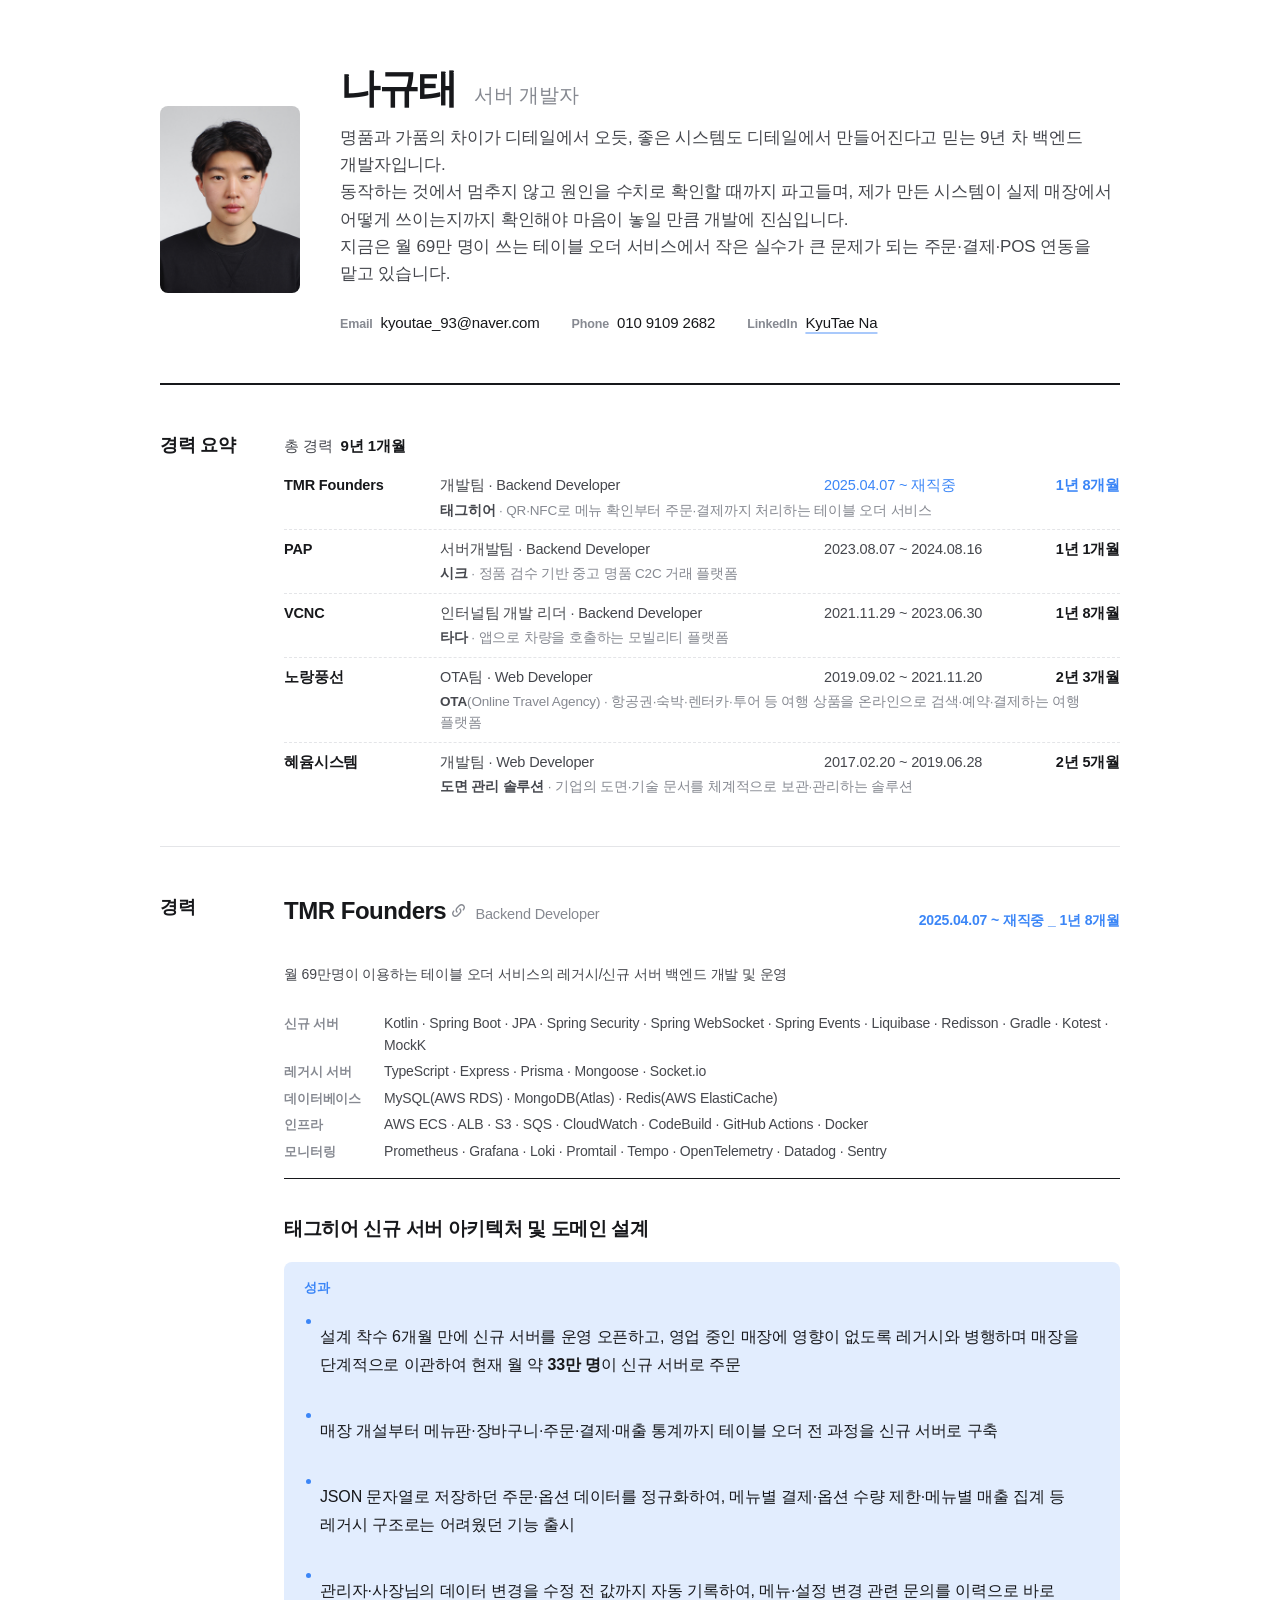
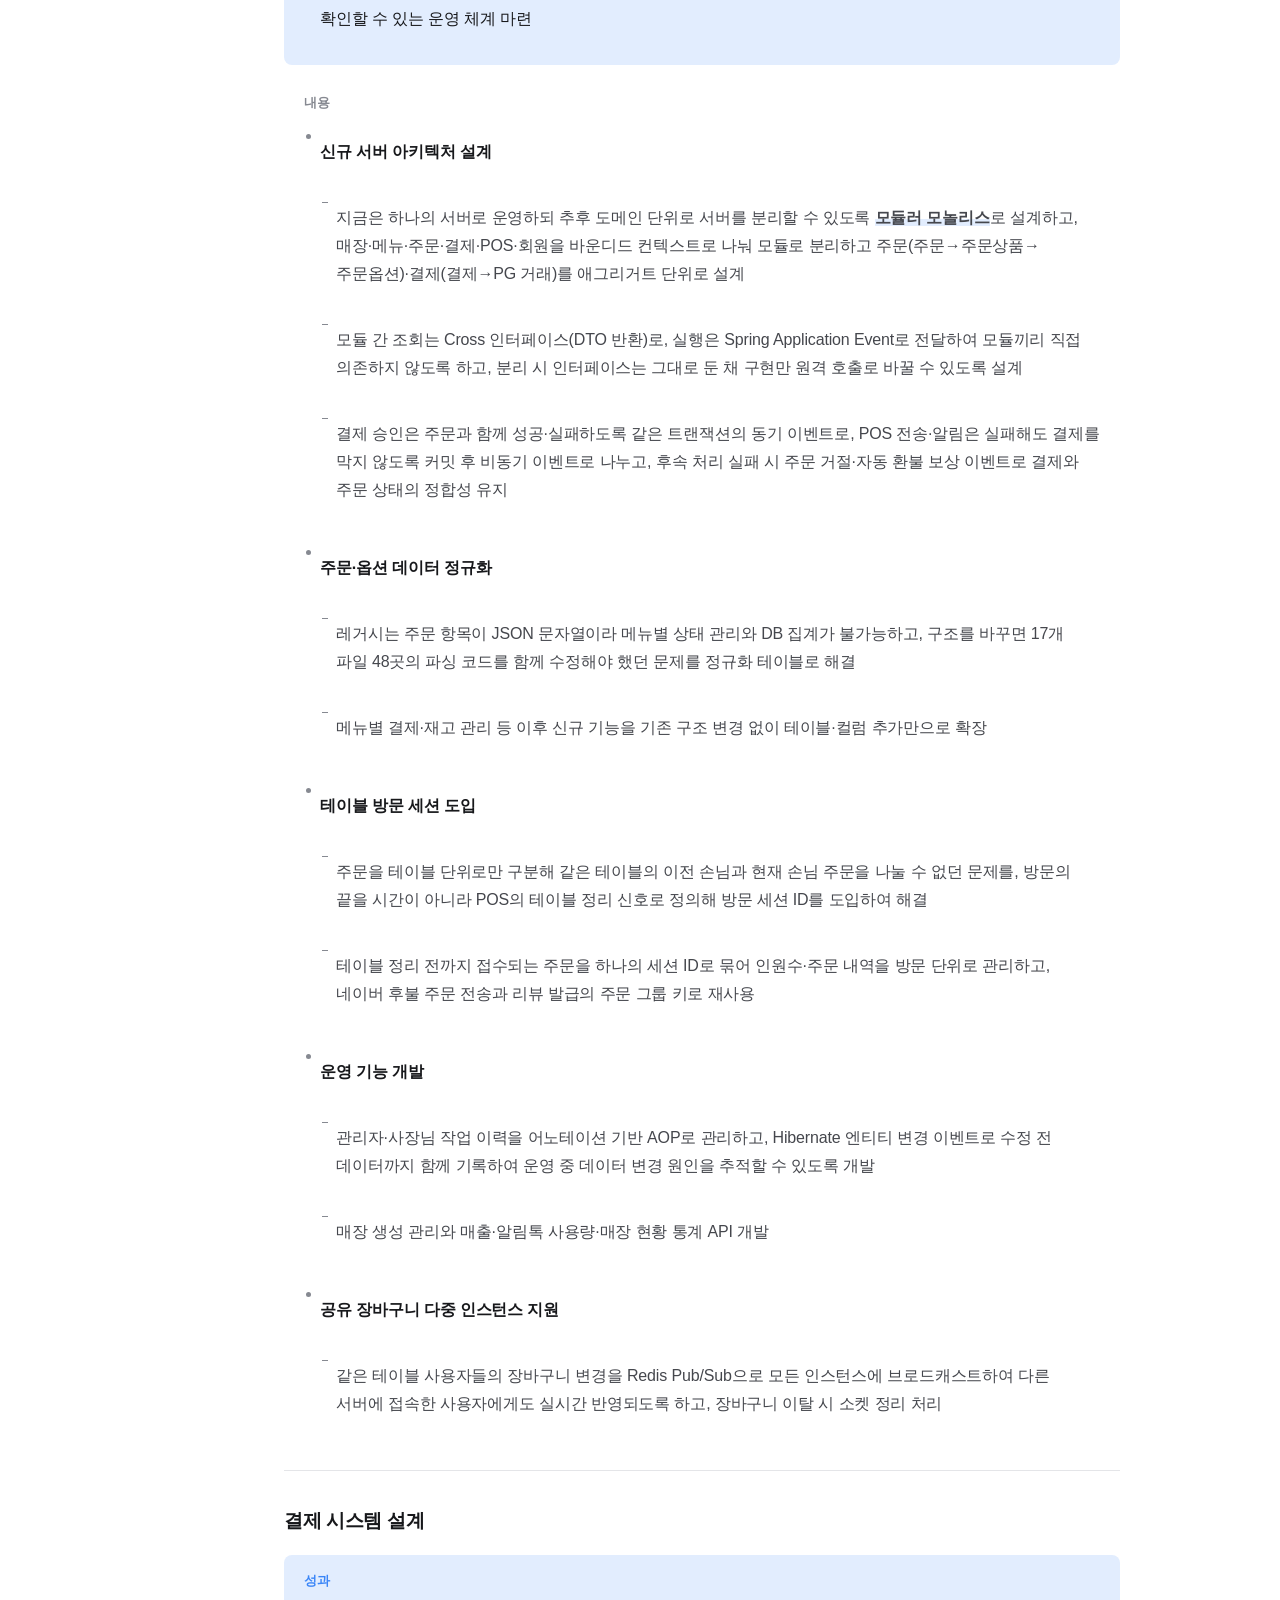
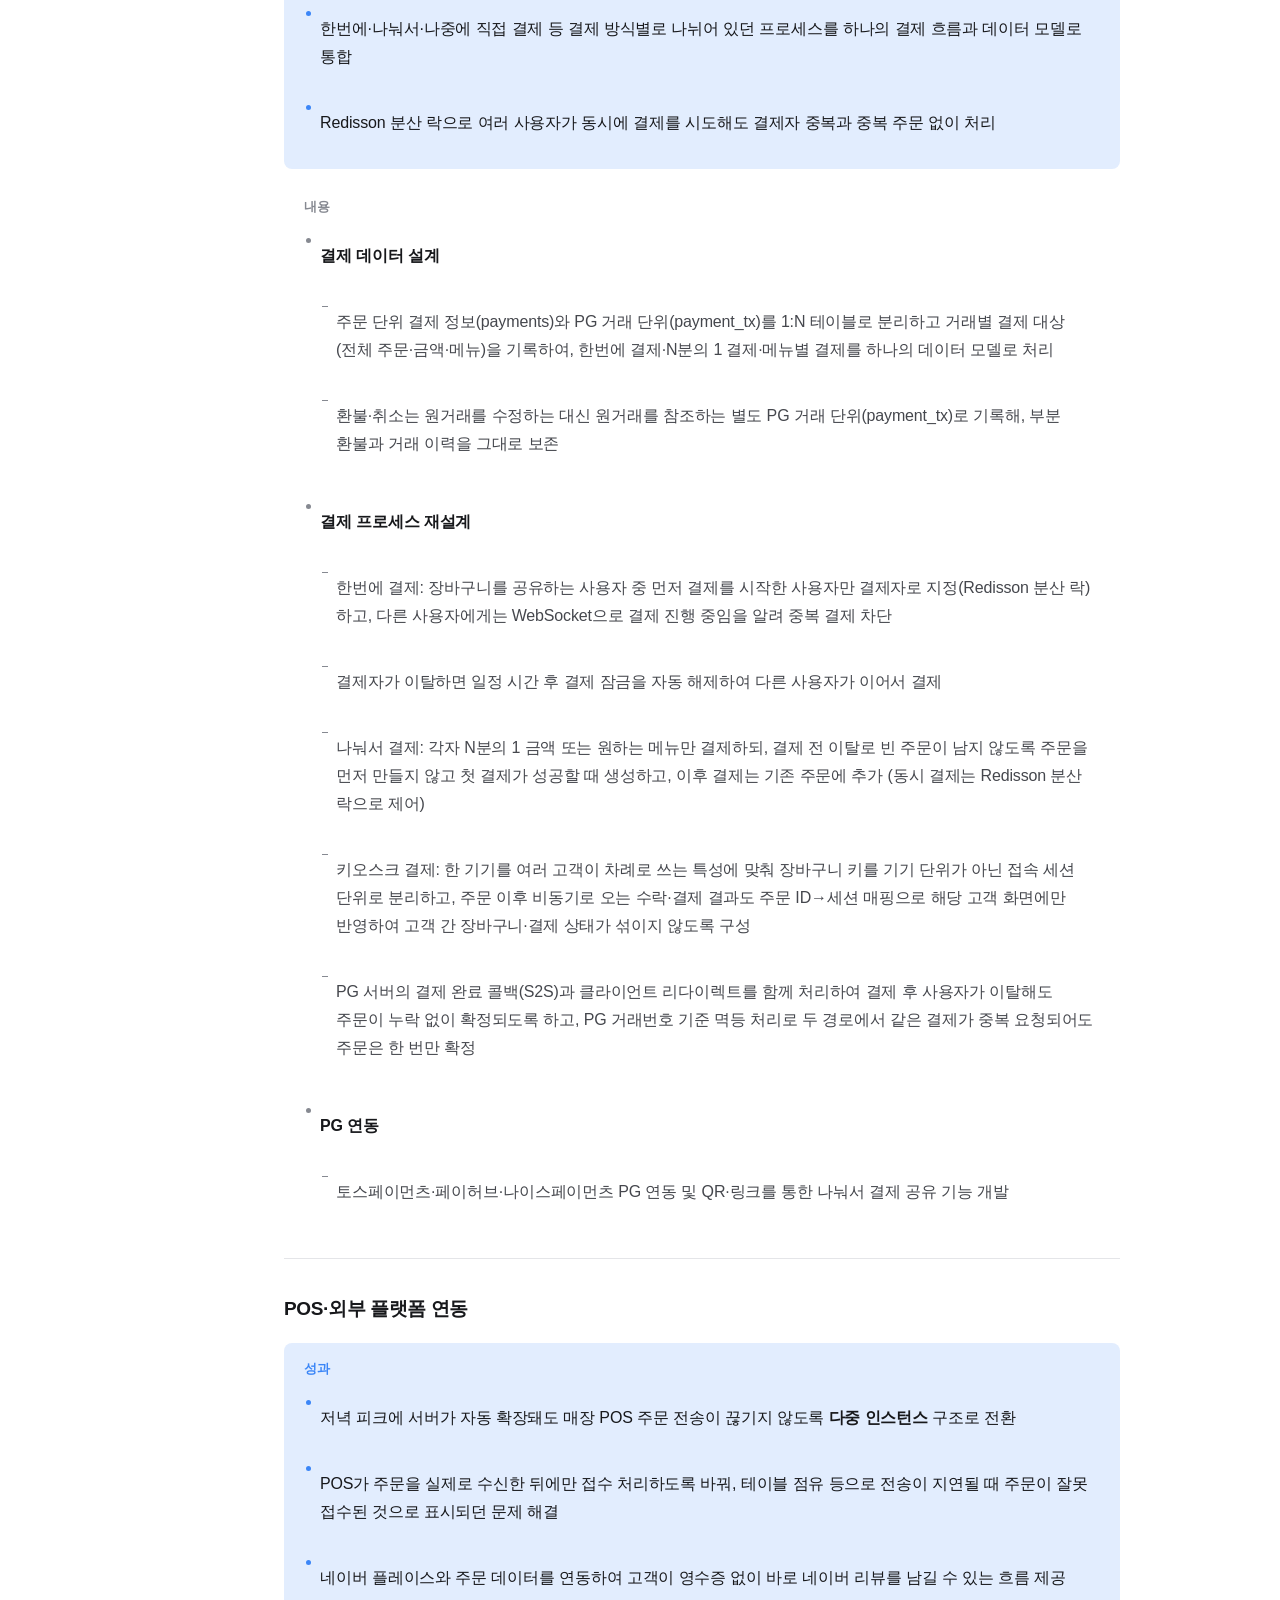
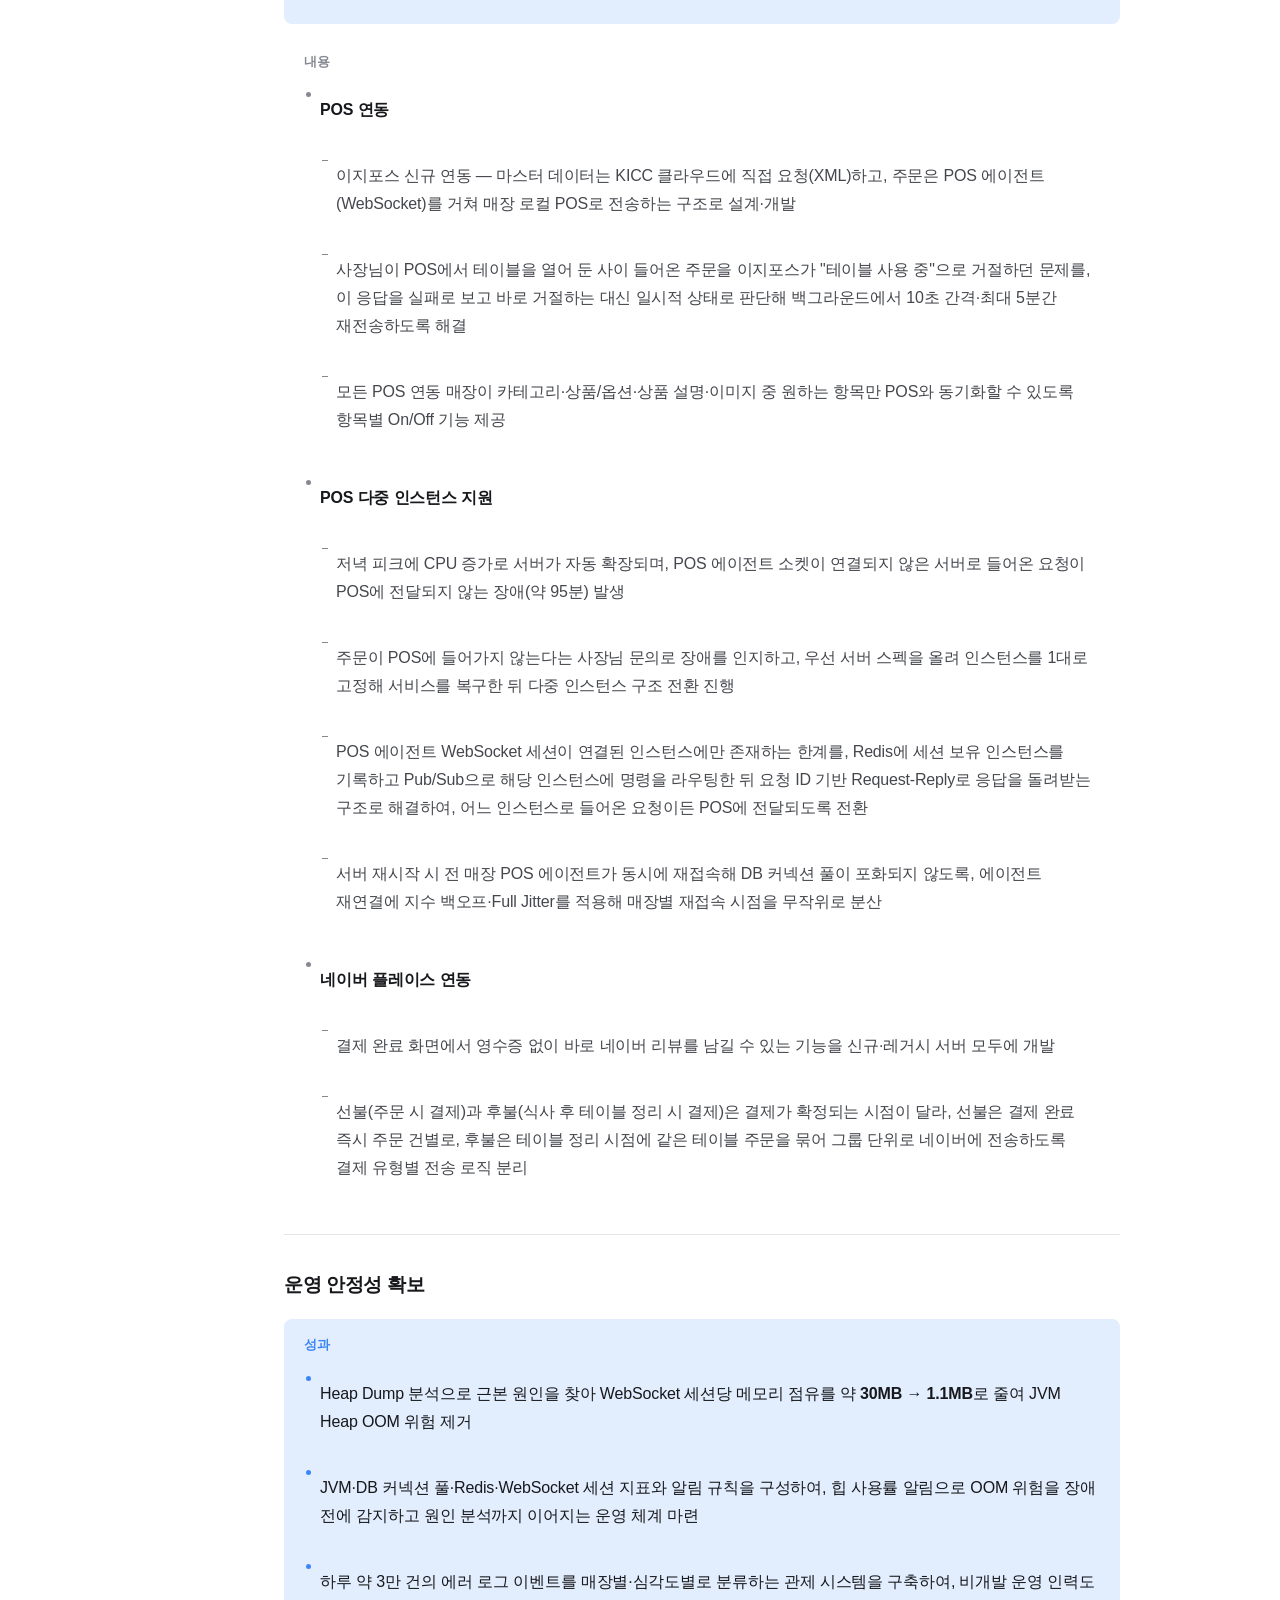
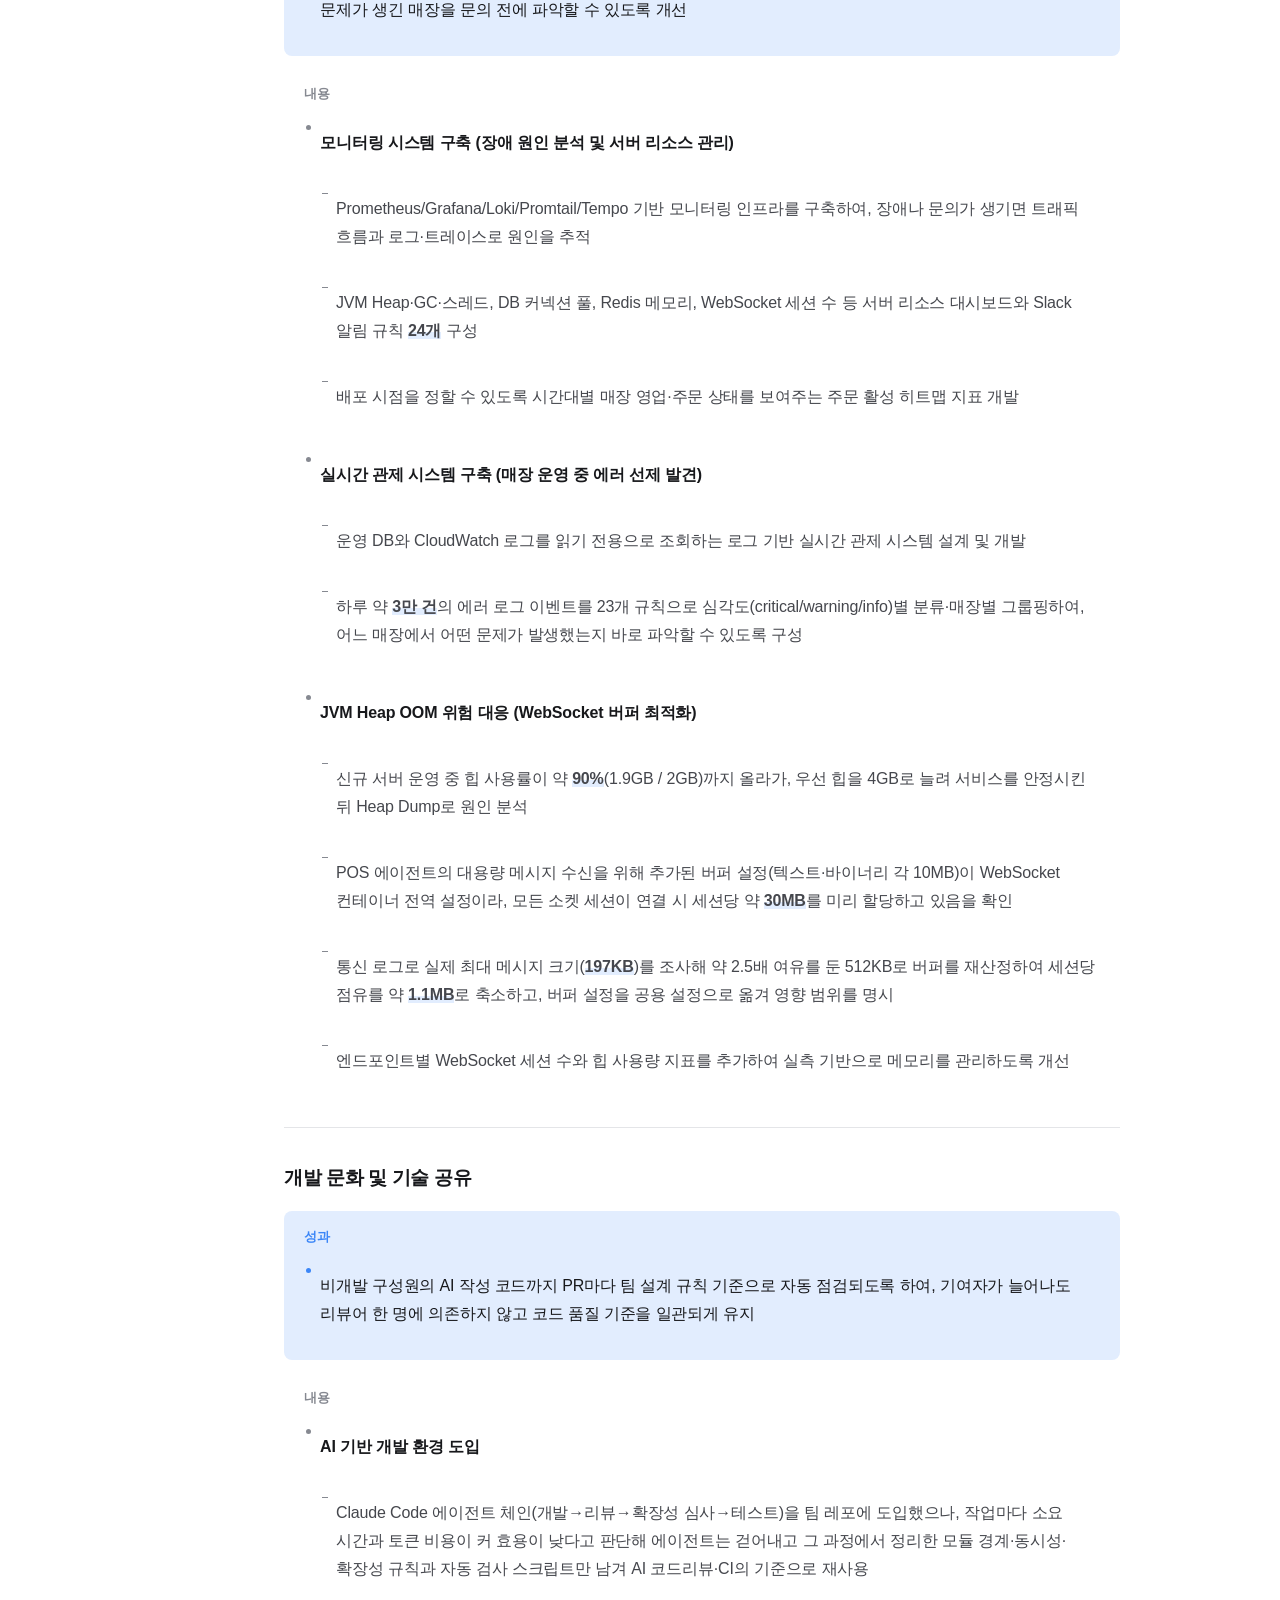
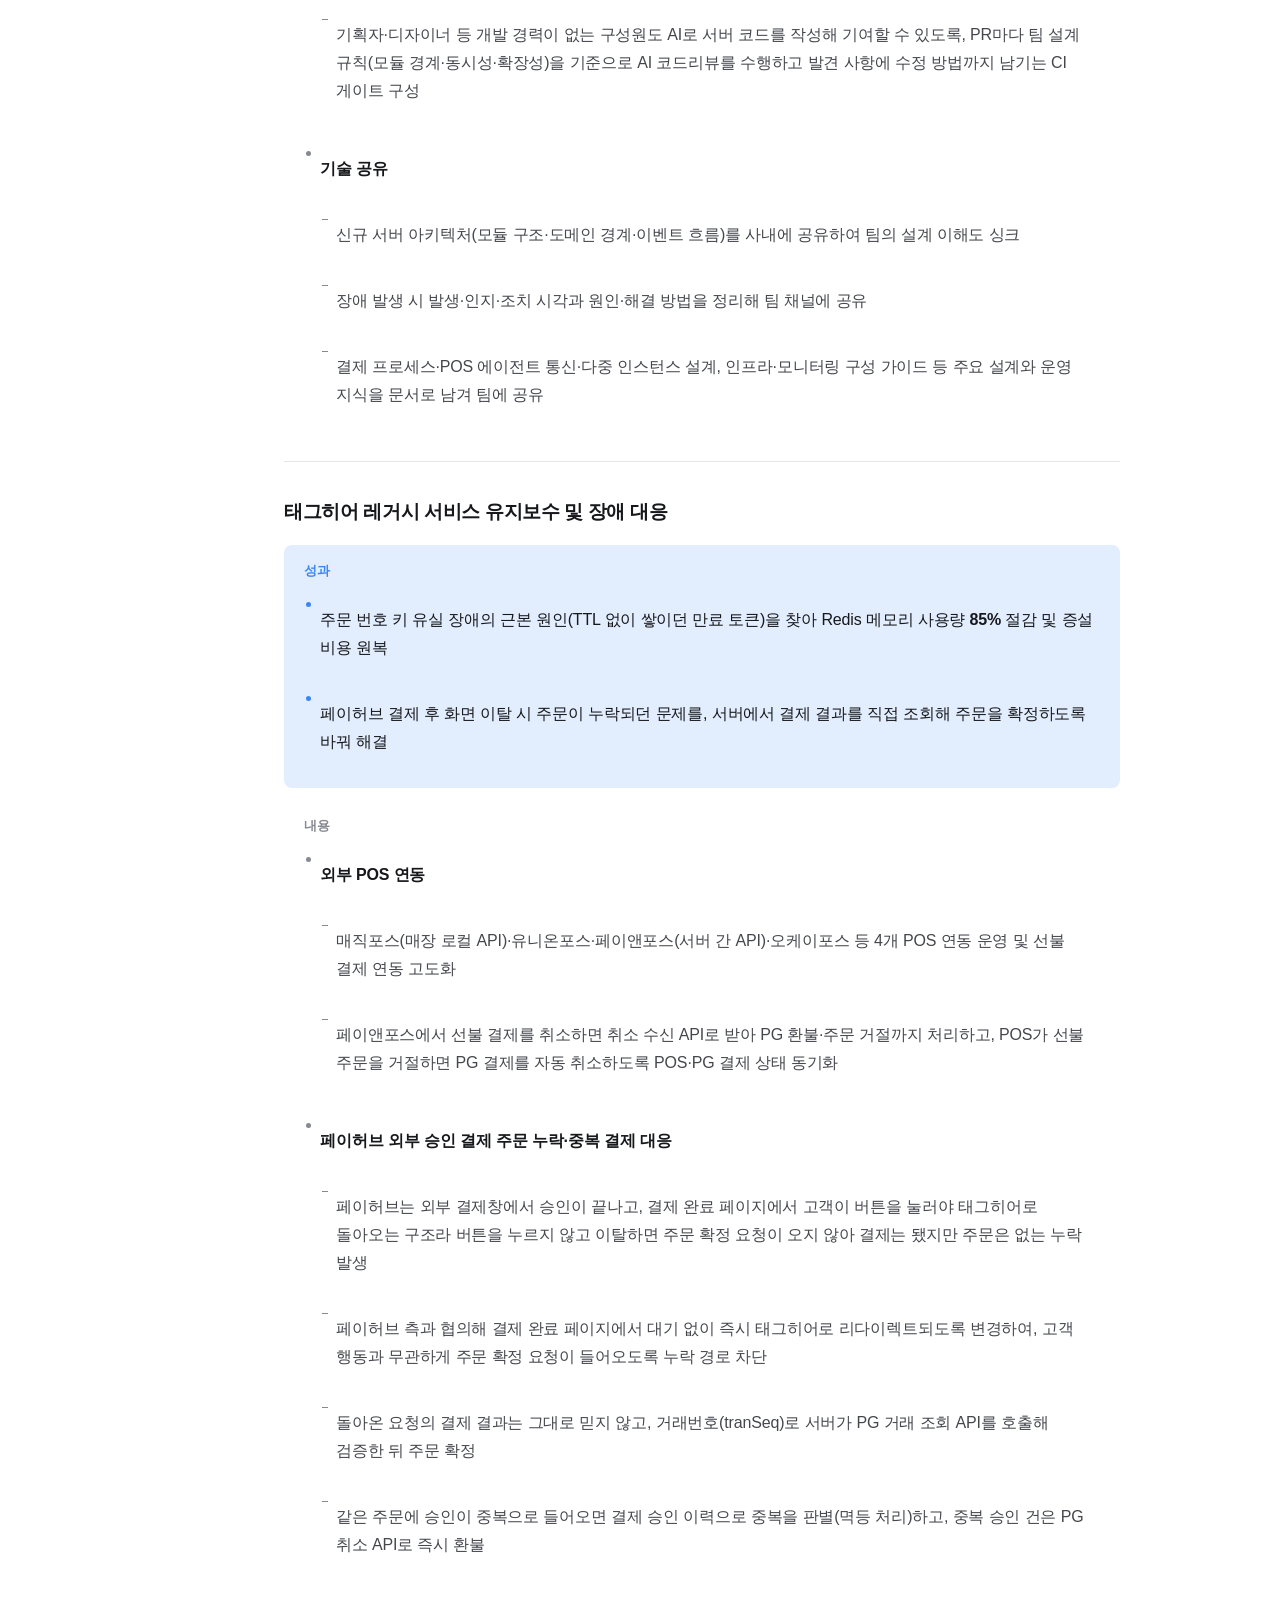
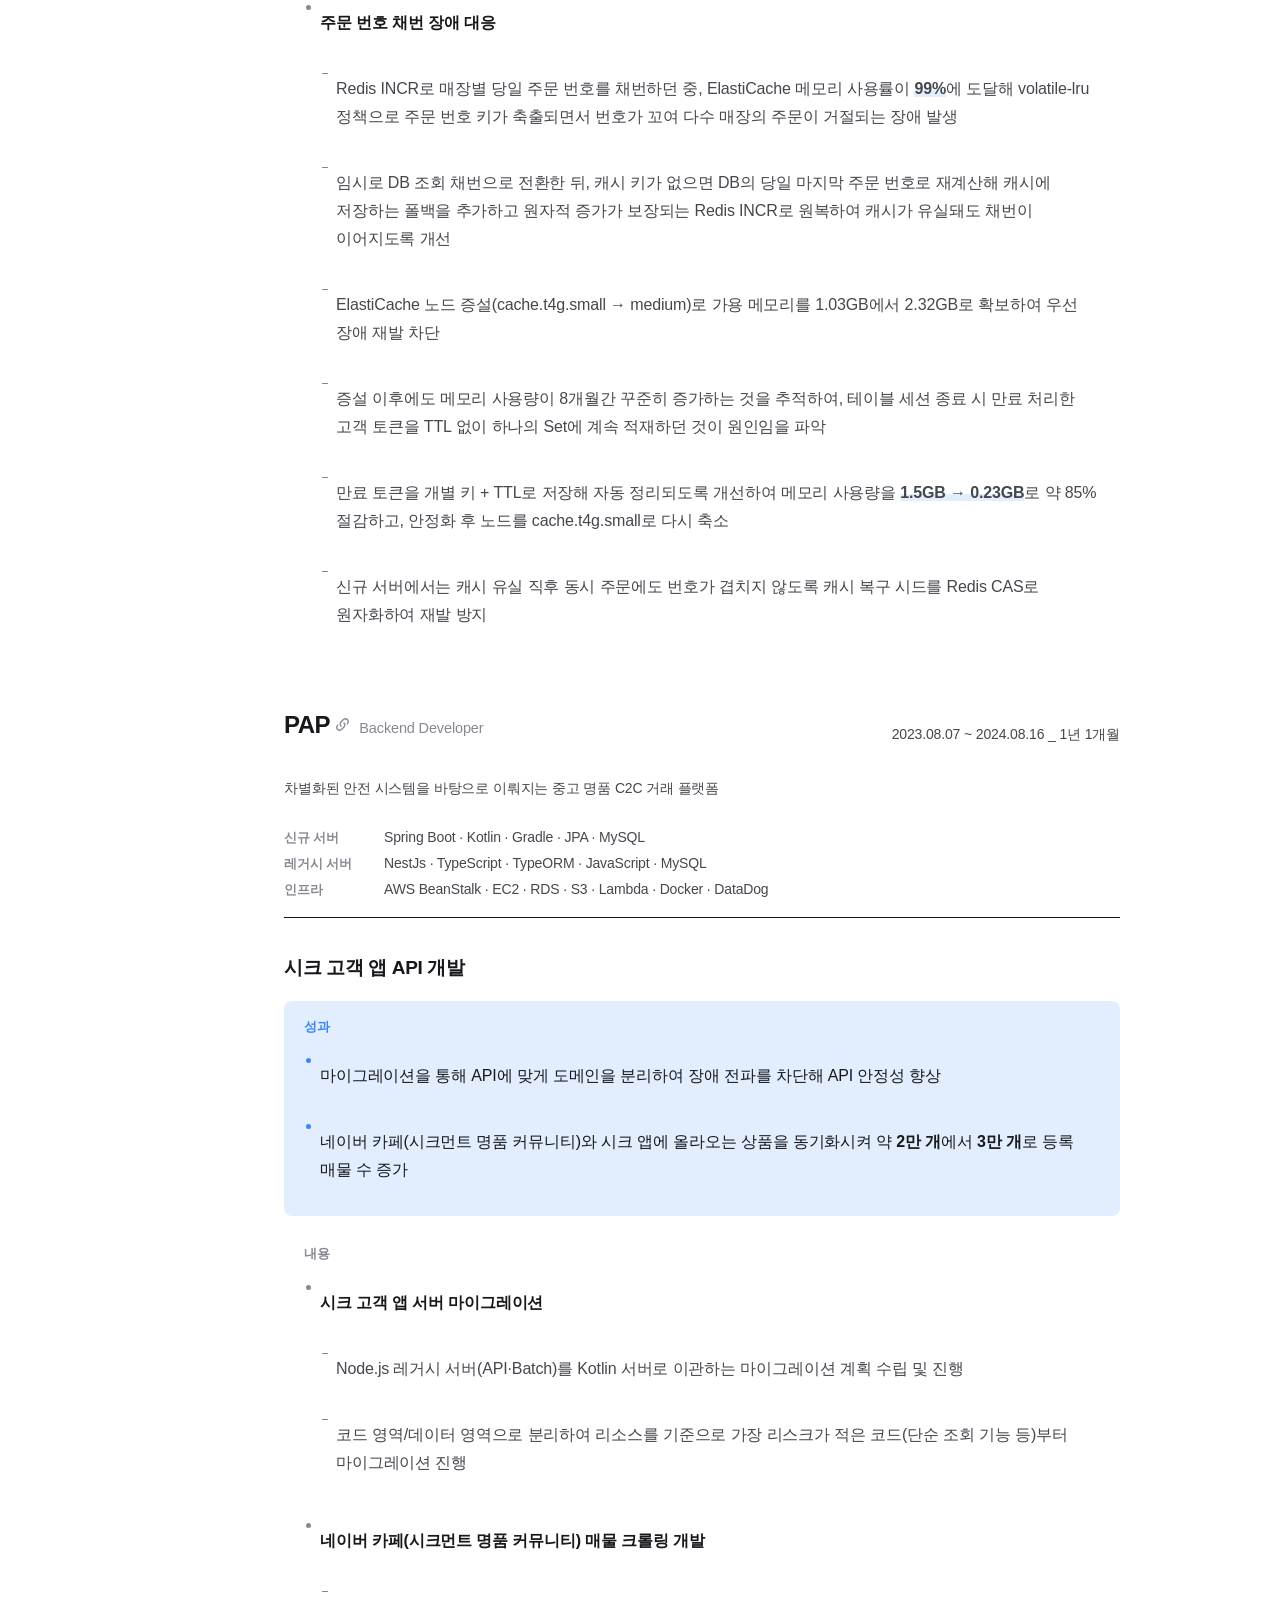
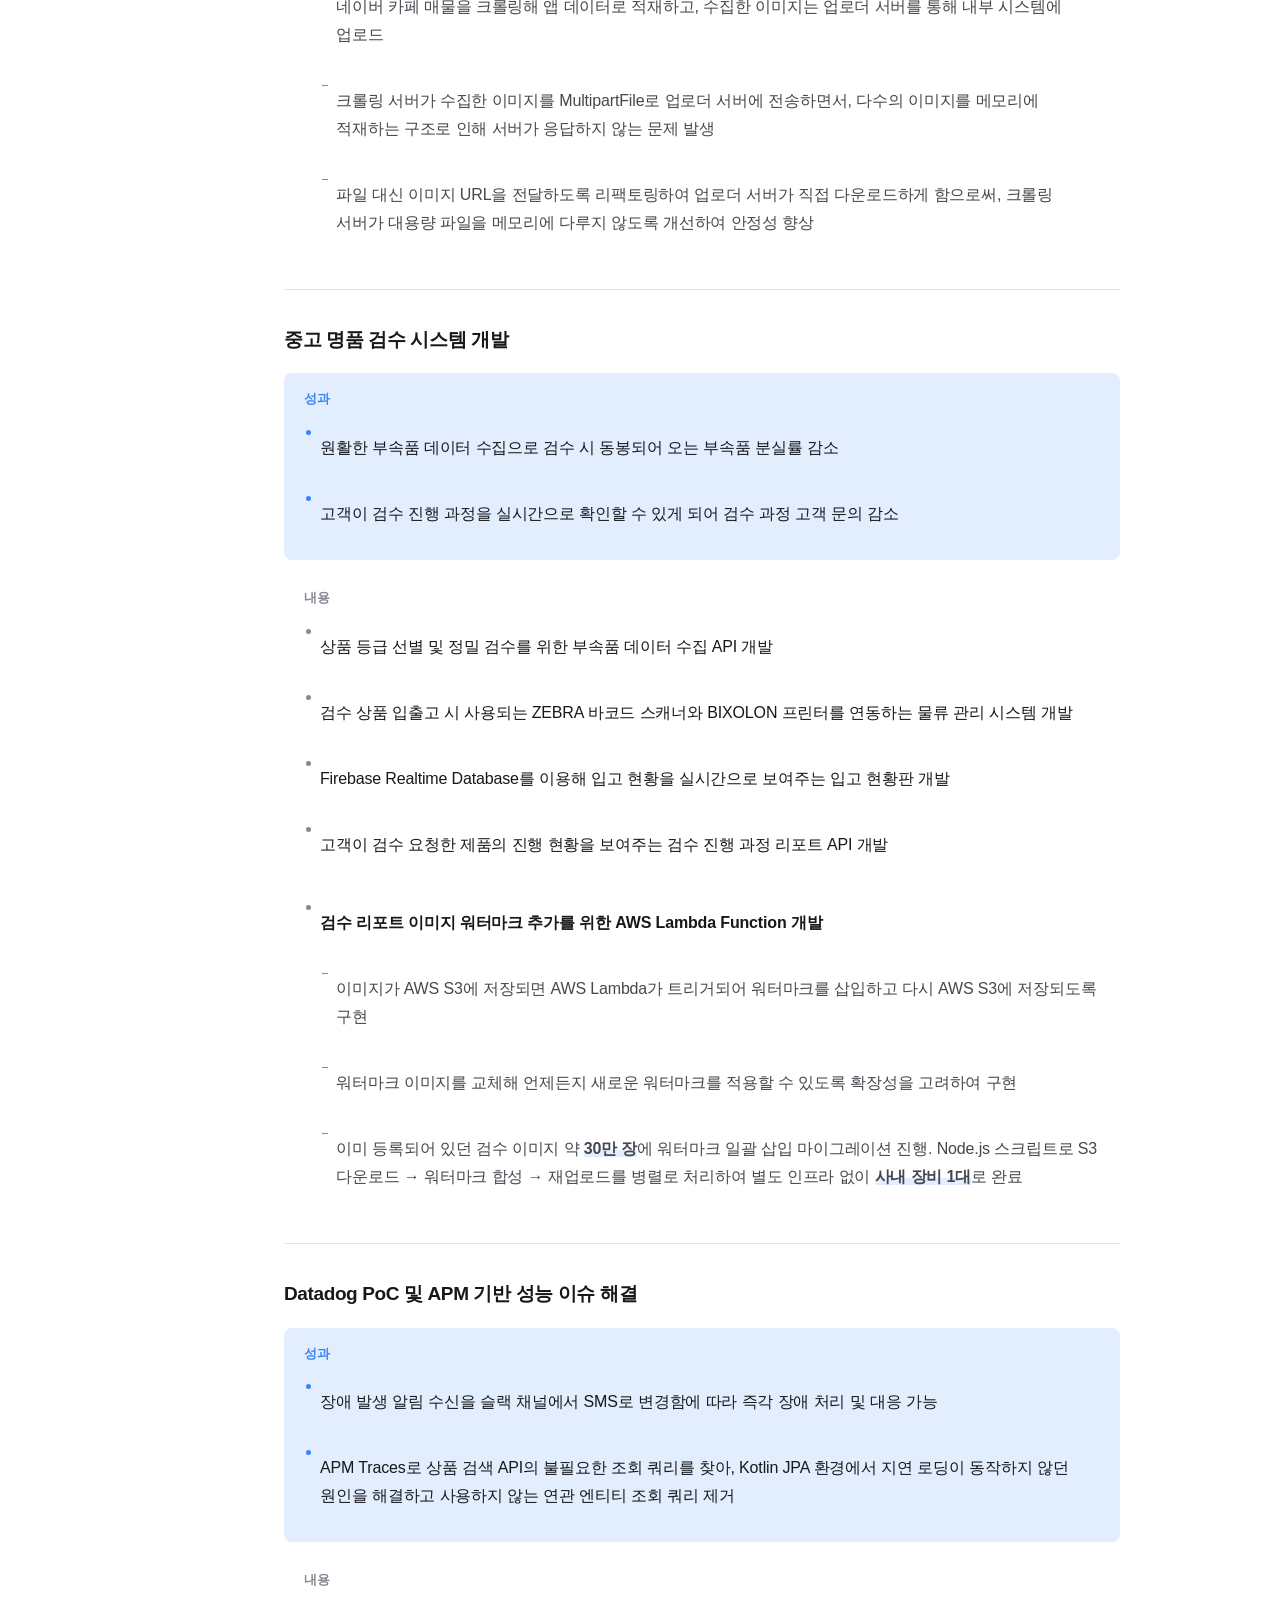
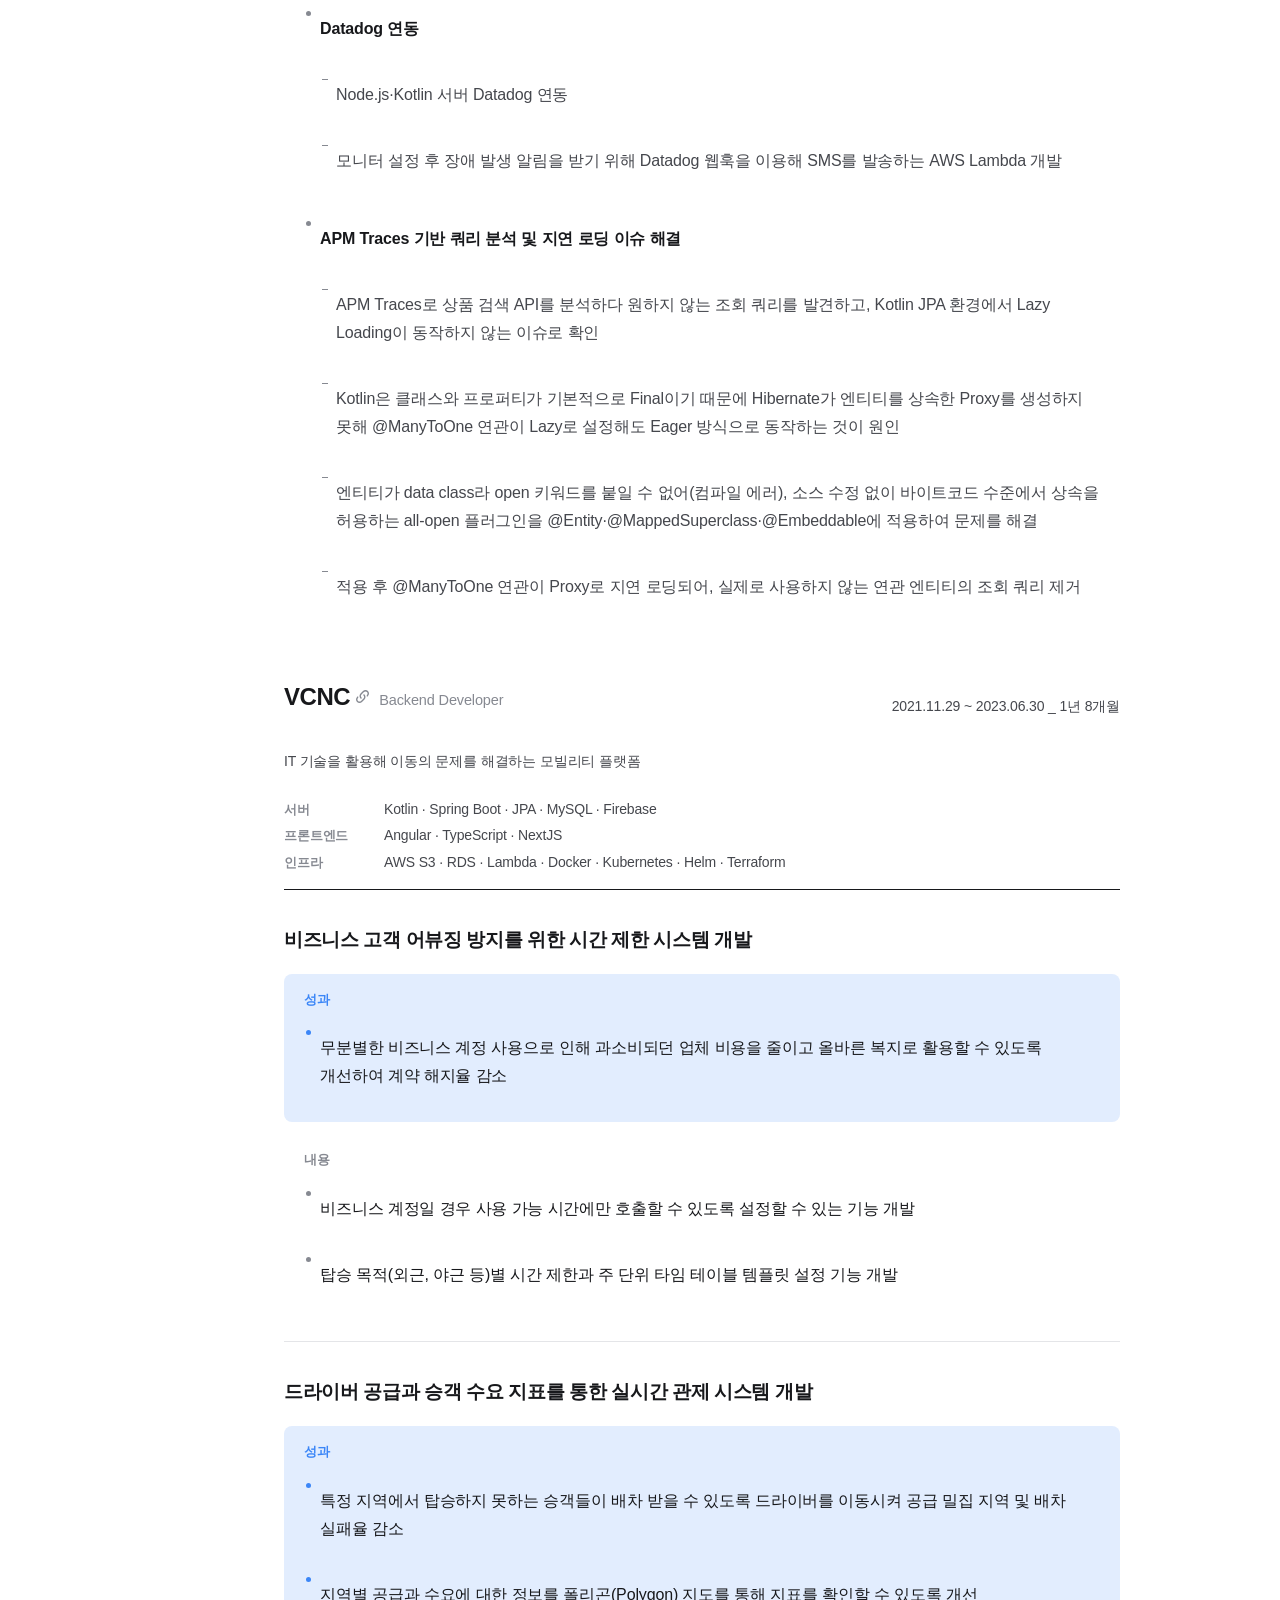
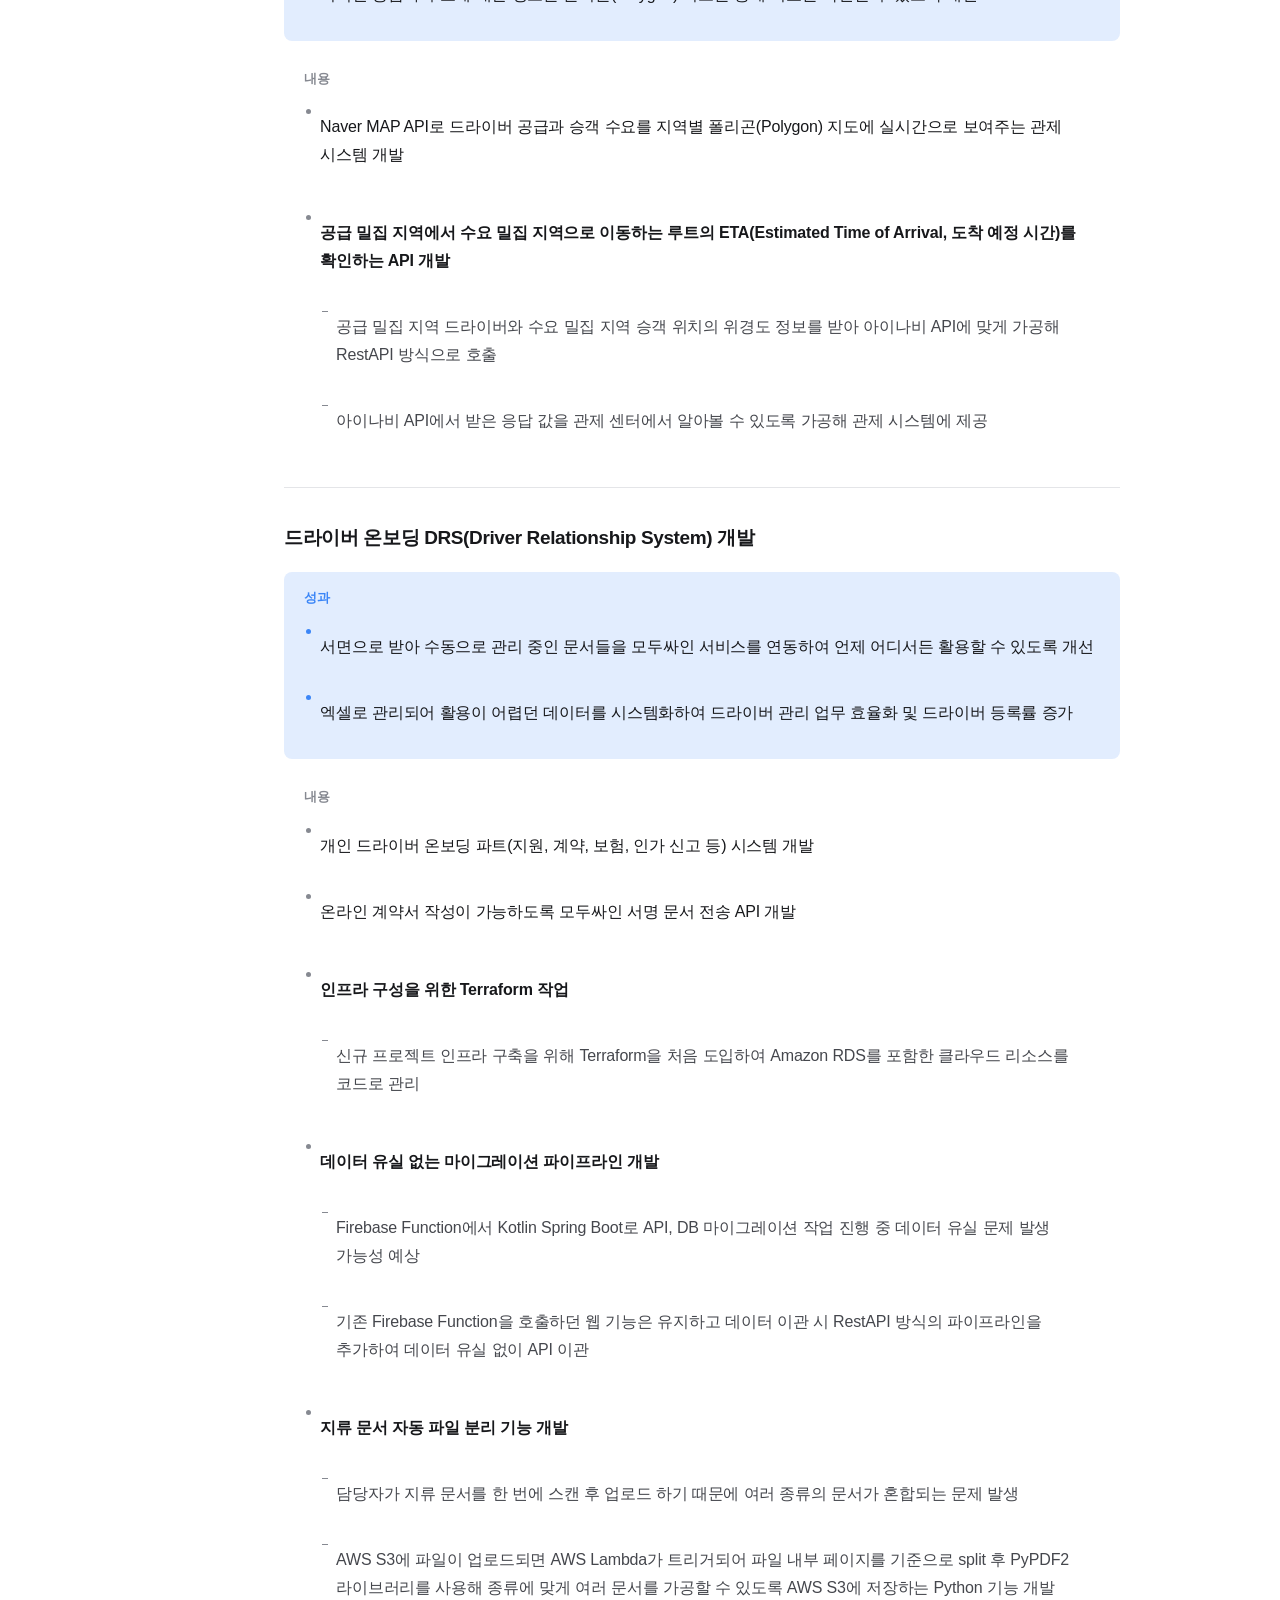
==== commit 88868f3a: "상세 수정" ====
--- a/resume-detail.html
+++ b/resume-detail.html
@@ -156,8 +156,9 @@
                                     <li class="sub"><p>모든 POS 연동 매장이 카테고리·상품/옵션·상품 설명·이미지 중 원하는 항목만 POS와 동기화할 수 있도록 항목별 On/Off 기능 제공</p></li>
                                     <li class="group"><p>POS 다중 인스턴스 지원</p></li>
                                     <li class="sub"><p>저녁 피크에 CPU 증가로 서버가 자동 확장되며, POS 에이전트 소켓이 연결되지 않은 서버로 들어온 요청이 POS에 전달되지 않는 장애(약 95분) 발생</p></li>
+                                    <li class="sub"><p>주문이 POS에 들어가지 않는다는 사장님 문의로 장애를 인지하고, 우선 서버 스펙을 올려 인스턴스를 1대로 고정해 서비스를 복구한 뒤 다중 인스턴스 구조 전환 진행</p></li>
                                     <li class="sub"><p>POS 에이전트 WebSocket 세션이 연결된 인스턴스에만 존재하는 한계를, Redis에 세션 보유 인스턴스를 기록하고 Pub/Sub으로 해당 인스턴스에 명령을 라우팅한 뒤 요청 ID 기반 Request-Reply로 응답을 돌려받는 구조로 해결하여, 어느 인스턴스로 들어온 요청이든 POS에 전달되도록 전환</p></li>
-                                    <li class="sub"><p>서버 재시작 시 전 매장 POS 에이전트가 동시에 재접속해 DB 커넥션 풀이 포화되지 않도록, 에이전트 재연결에 지수 백오프·Full Jitter를 적용해 접속 시점을 분산하고 서버는 동시 등록 처리 수를 제한해 초과분은 거절 후 재시도하도록 처리</p></li>
+                                    <li class="sub"><p>서버 재시작 시 전 매장 POS 에이전트가 동시에 재접속해 DB 커넥션 풀이 포화되지 않도록, 에이전트 재연결에 지수 백오프·Full Jitter를 적용해 매장별 재접속 시점을 무작위로 분산</p></li>
                                     <li class="group"><p>네이버 플레이스 연동</p></li>
                                     <li class="sub"><p>결제 완료 화면에서 영수증 없이 바로 네이버 리뷰를 남길 수 있는 기능을 신규·레거시 서버 모두에 개발</p></li>
                                     <li class="sub"><p>선불(주문 시 결제)과 후불(식사 후 테이블 정리 시 결제)은 결제가 확정되는 시점이 달라, 선불은 결제 완료 즉시 주문 건별로, 후불은 테이블 정리 시점에 같은 테이블 주문을 묶어 그룹 단위로 네이버에 전송하도록 결제 유형별 전송 로직 분리</p></li>
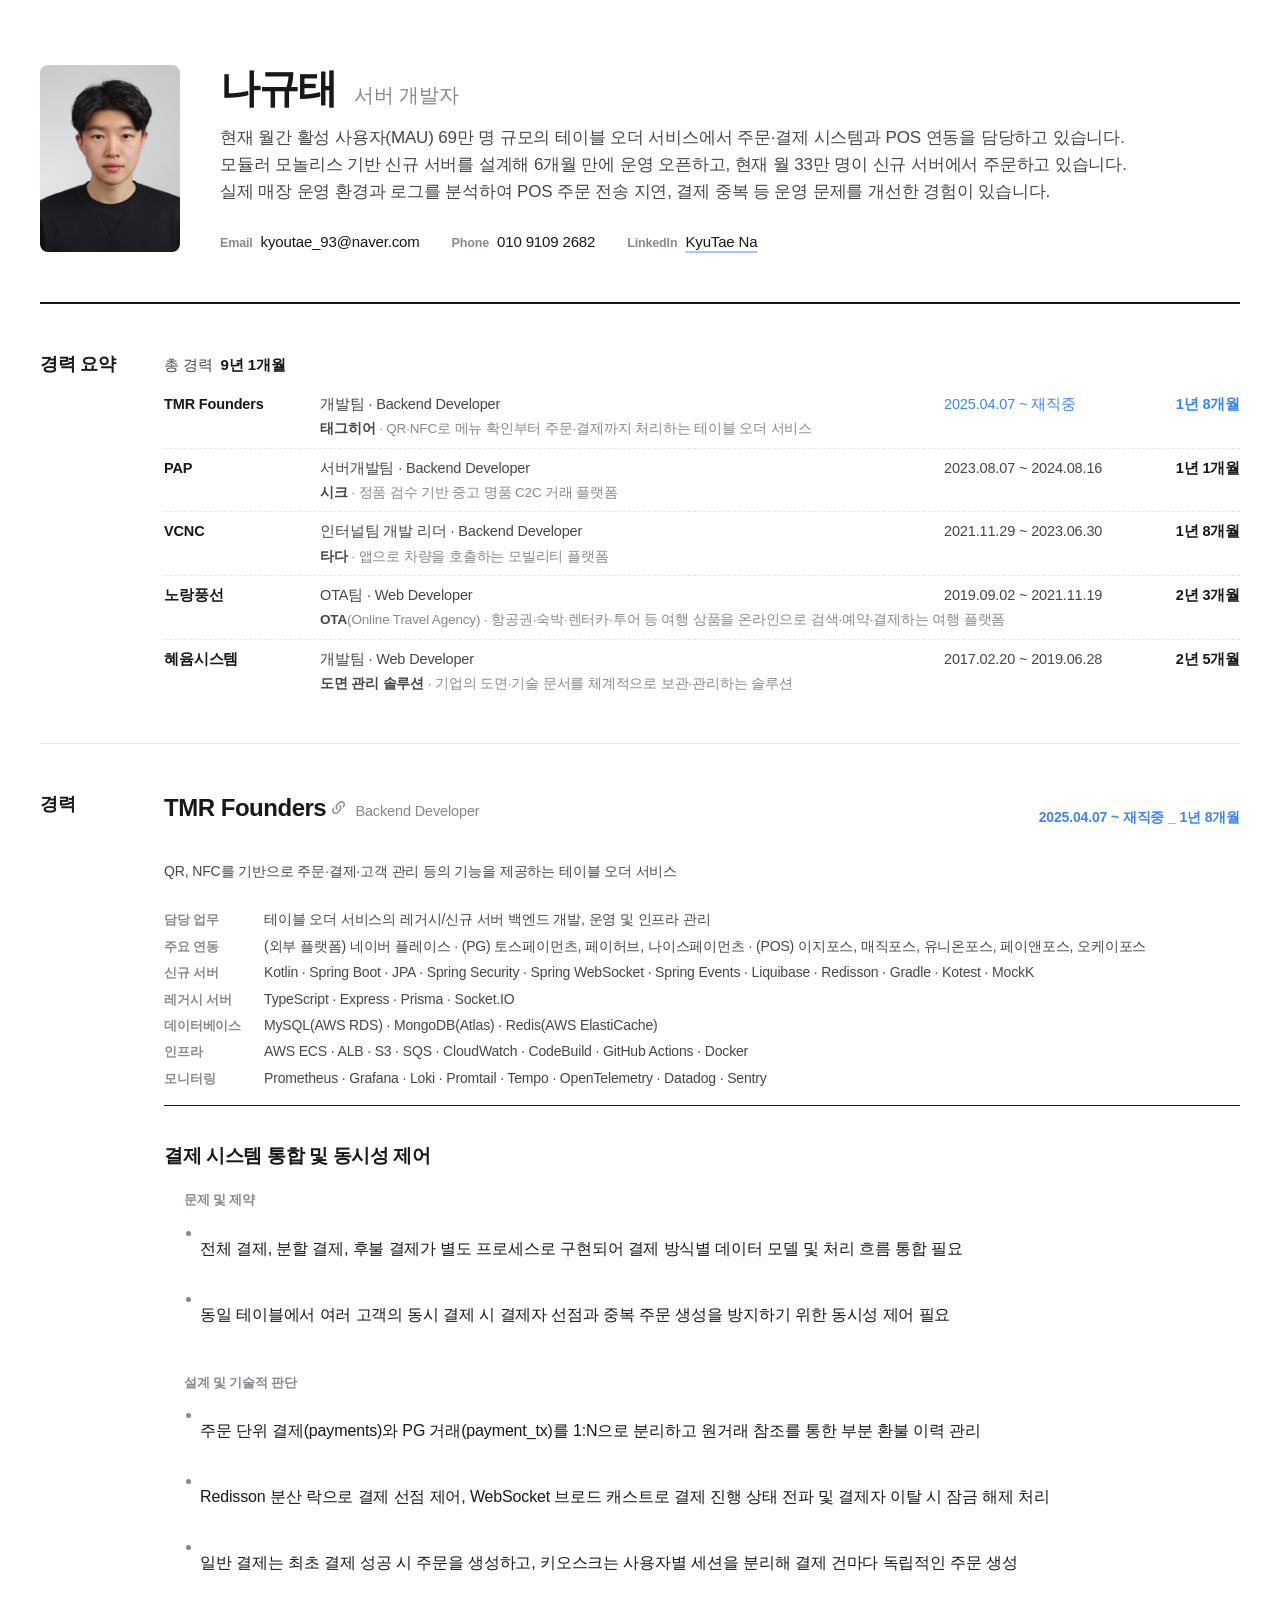
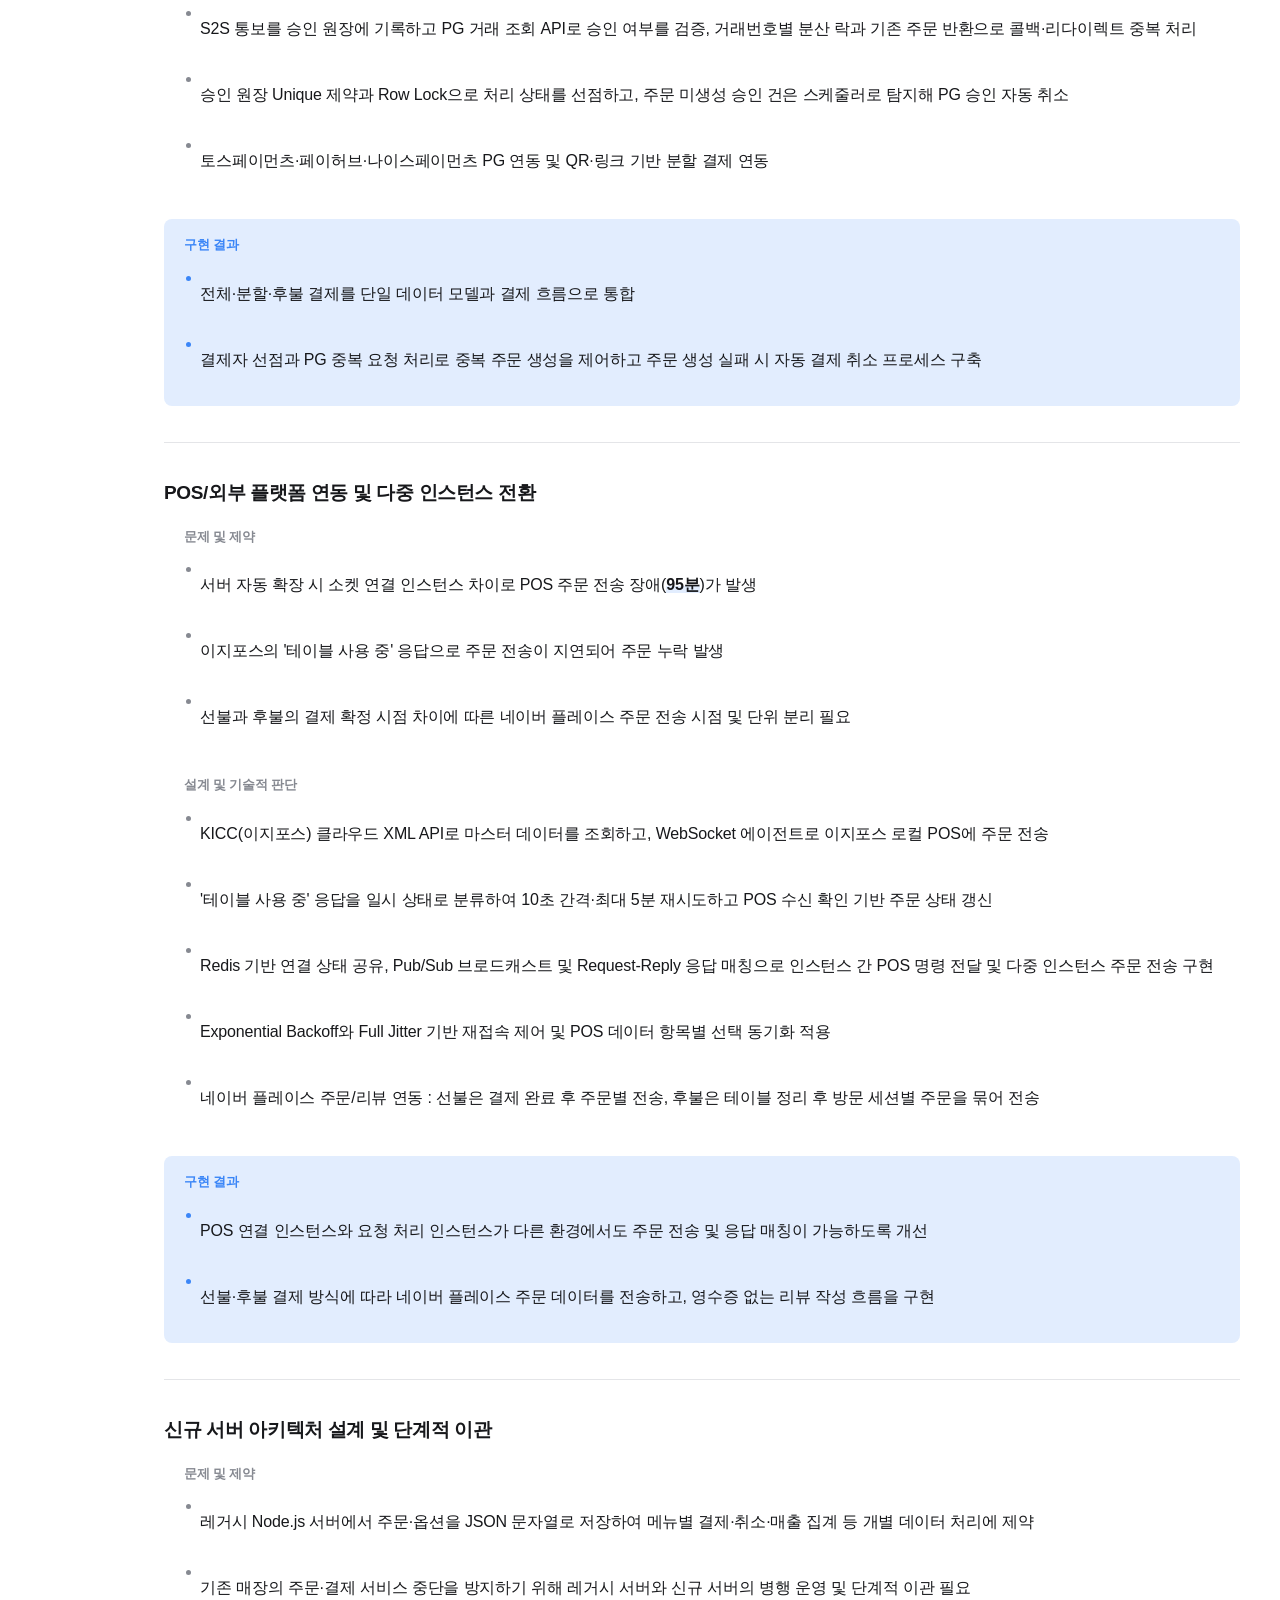
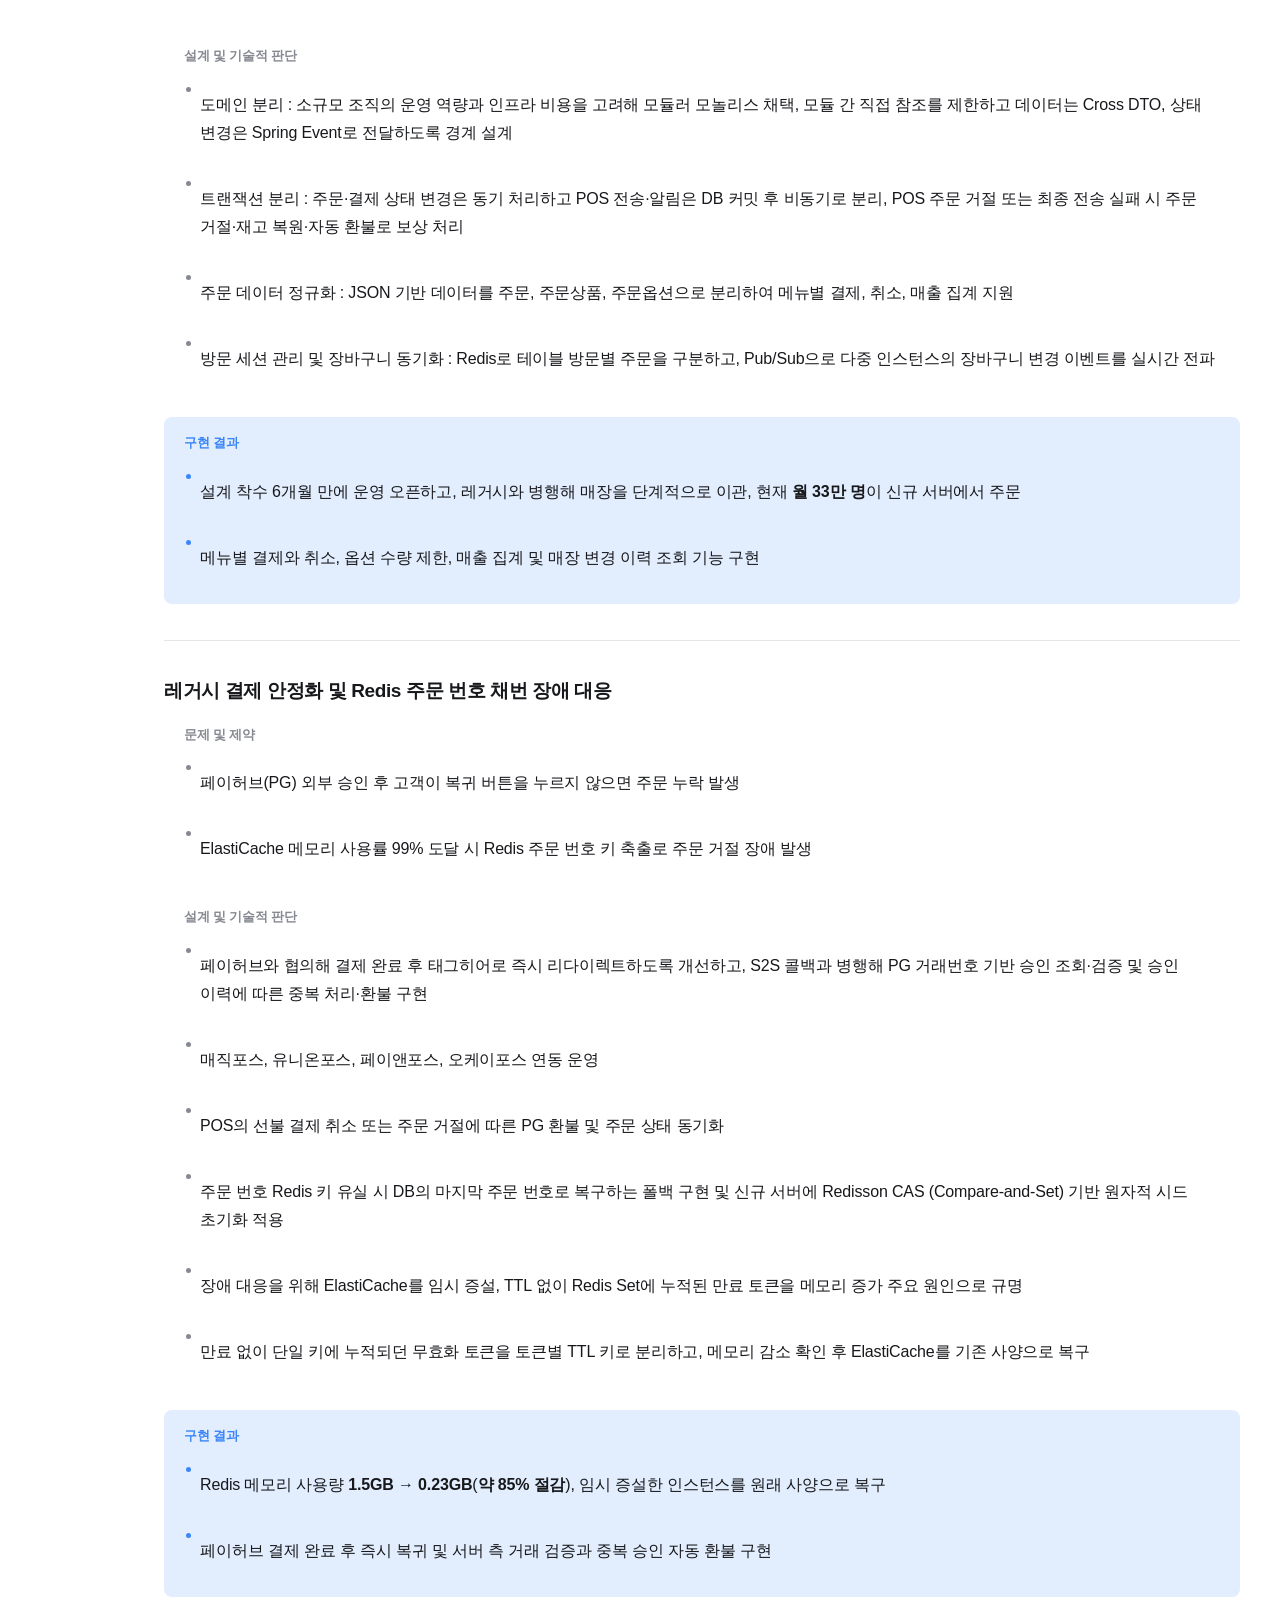
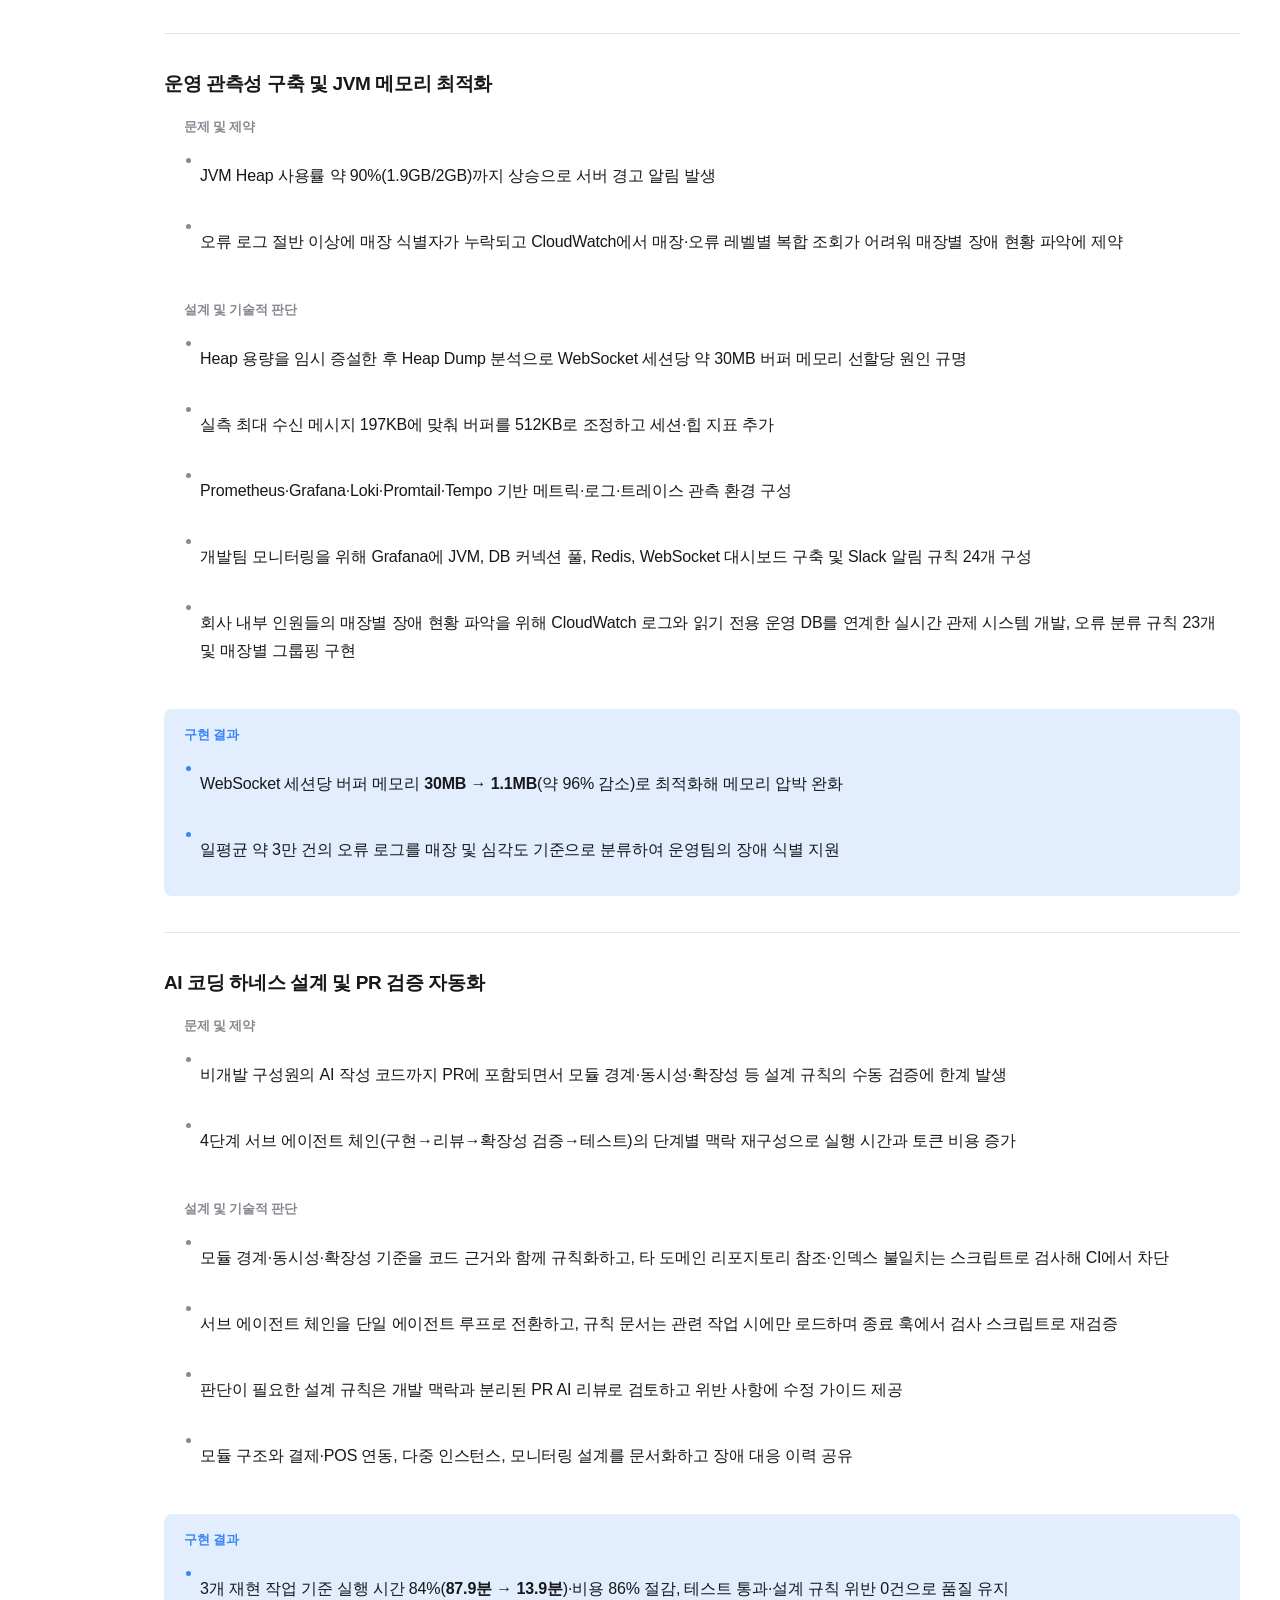
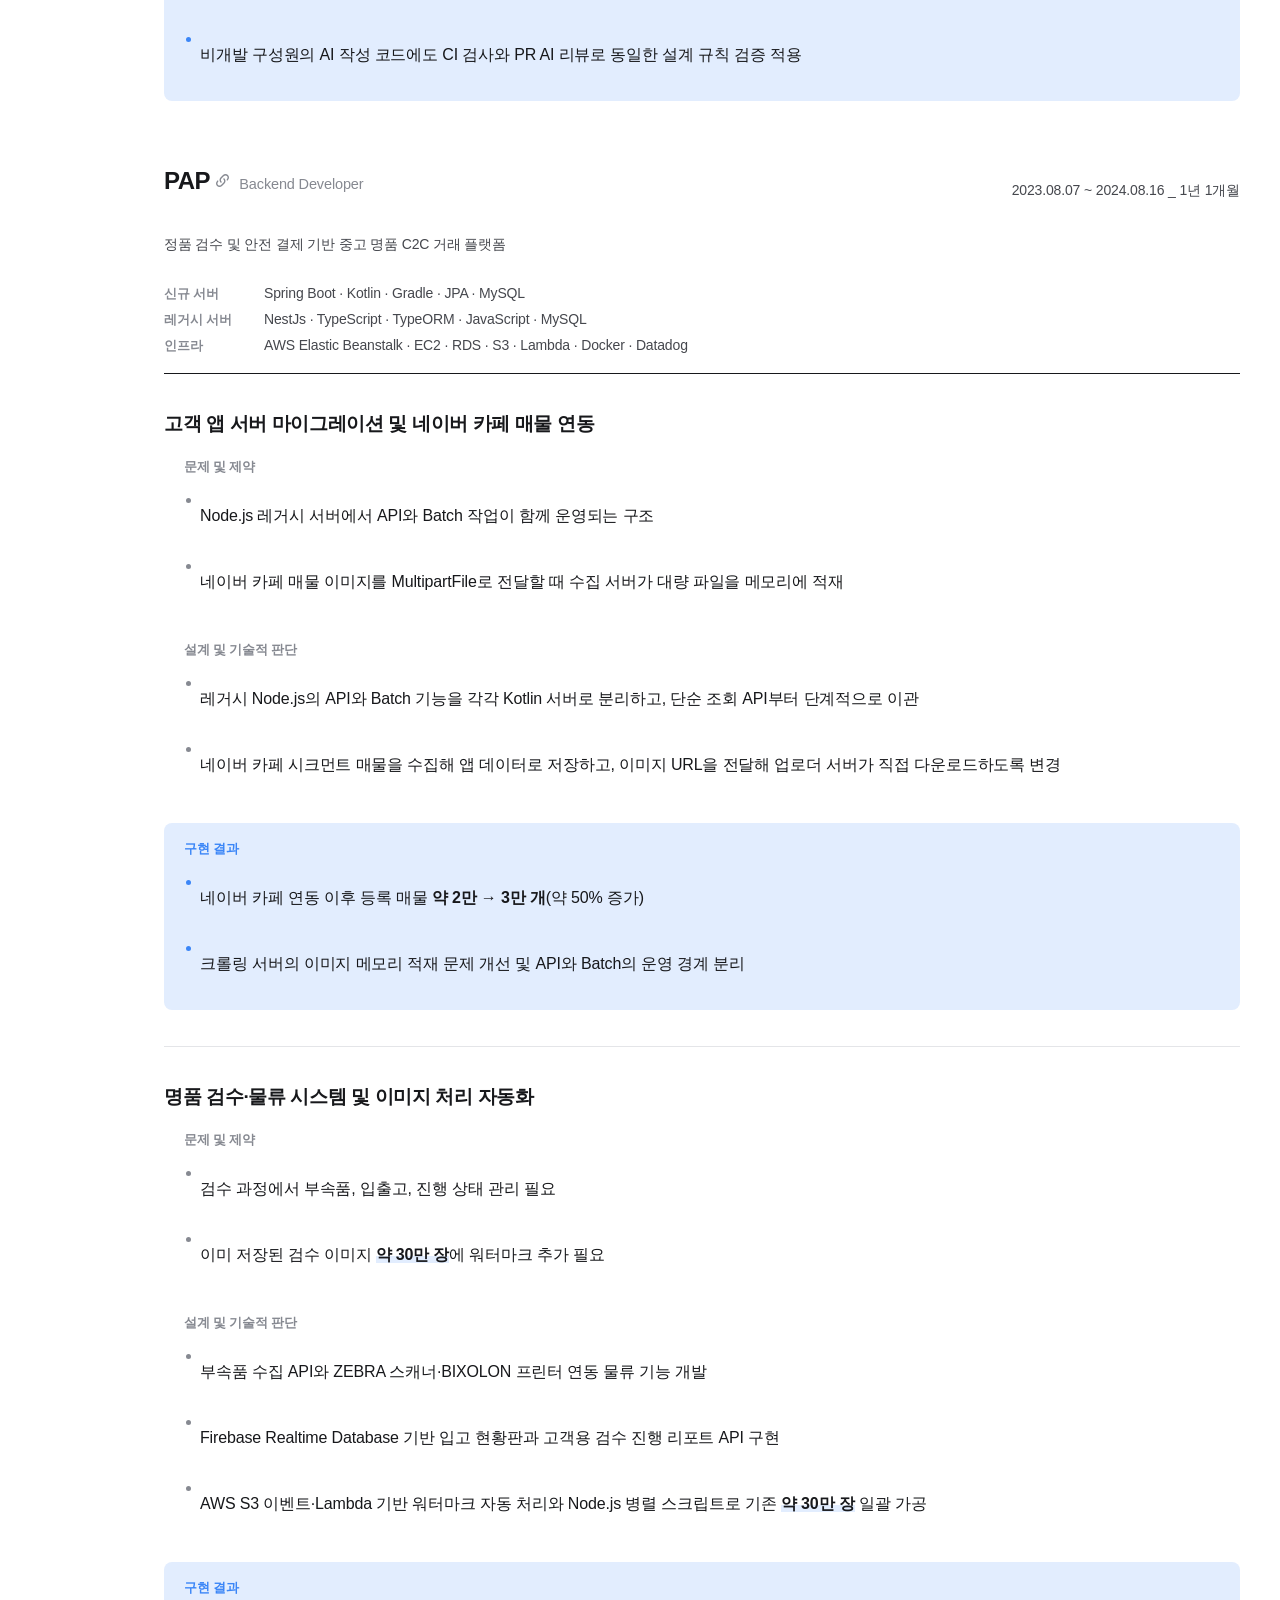
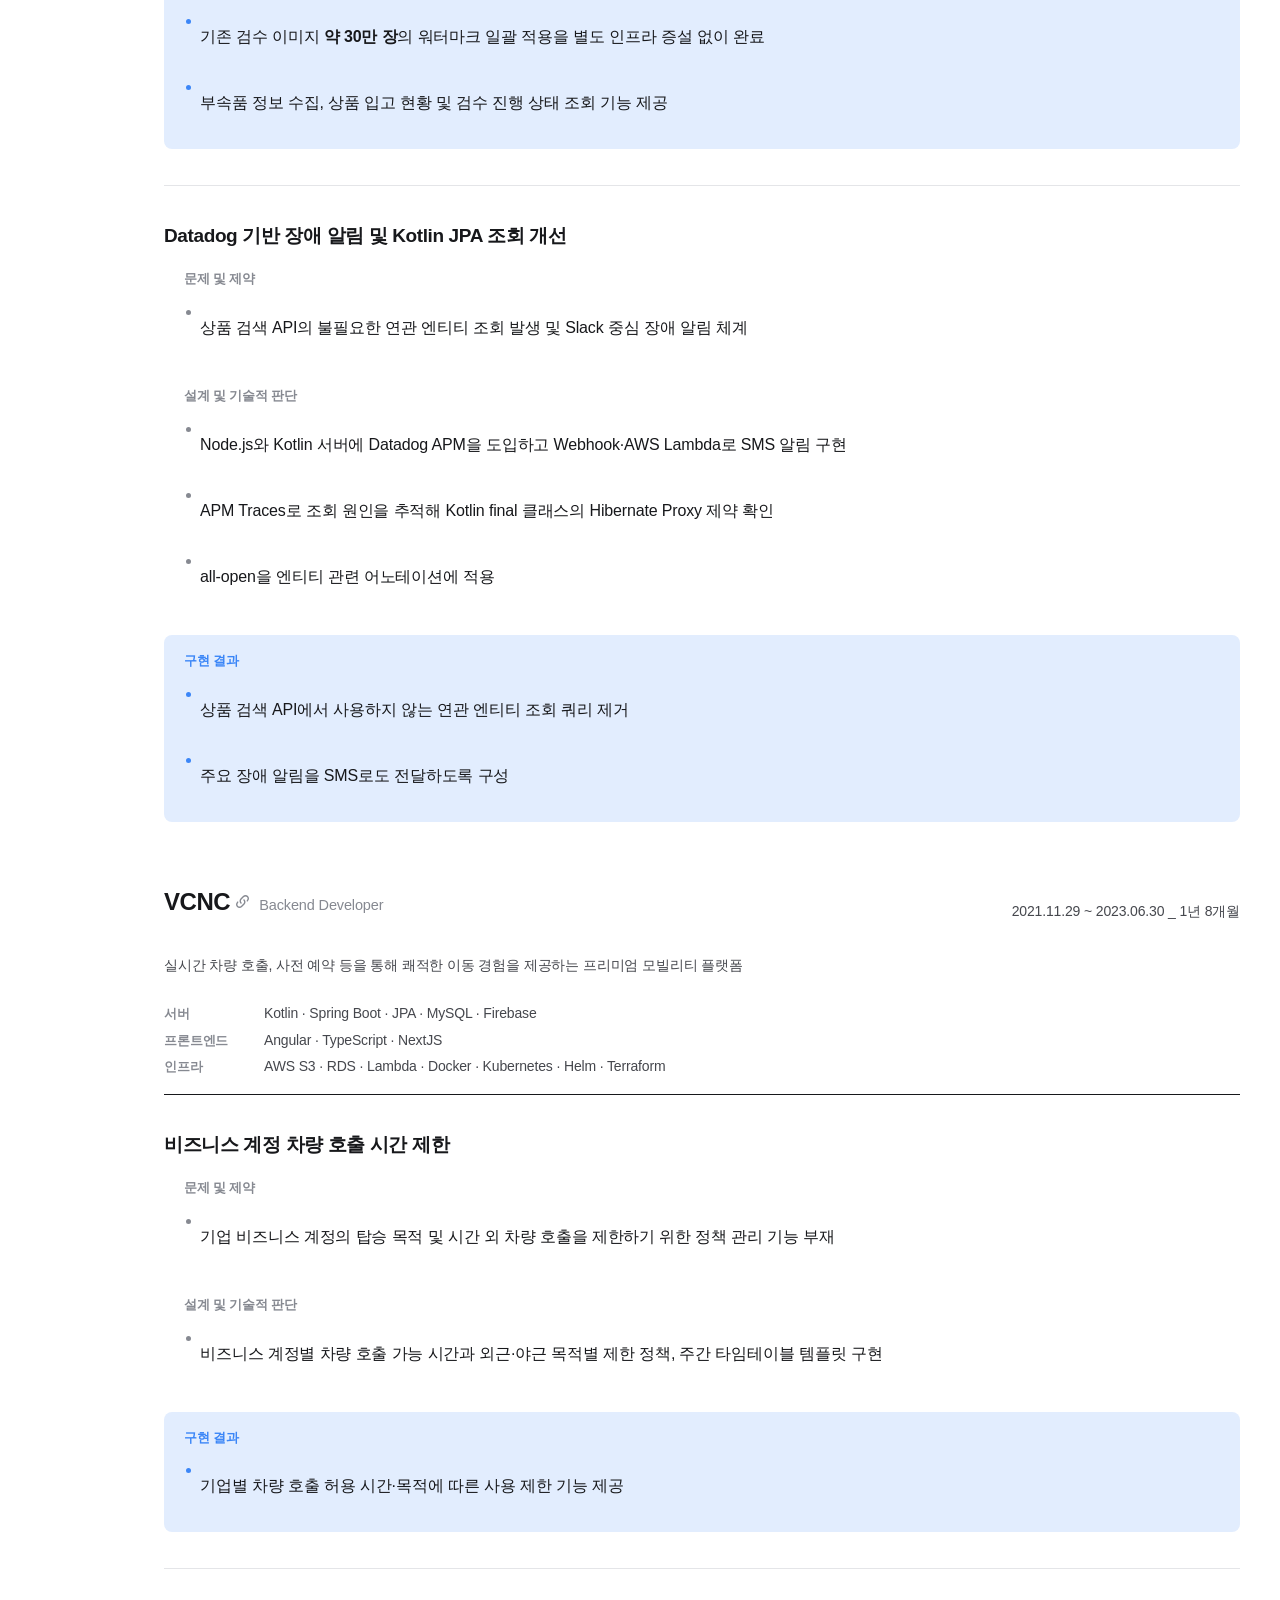
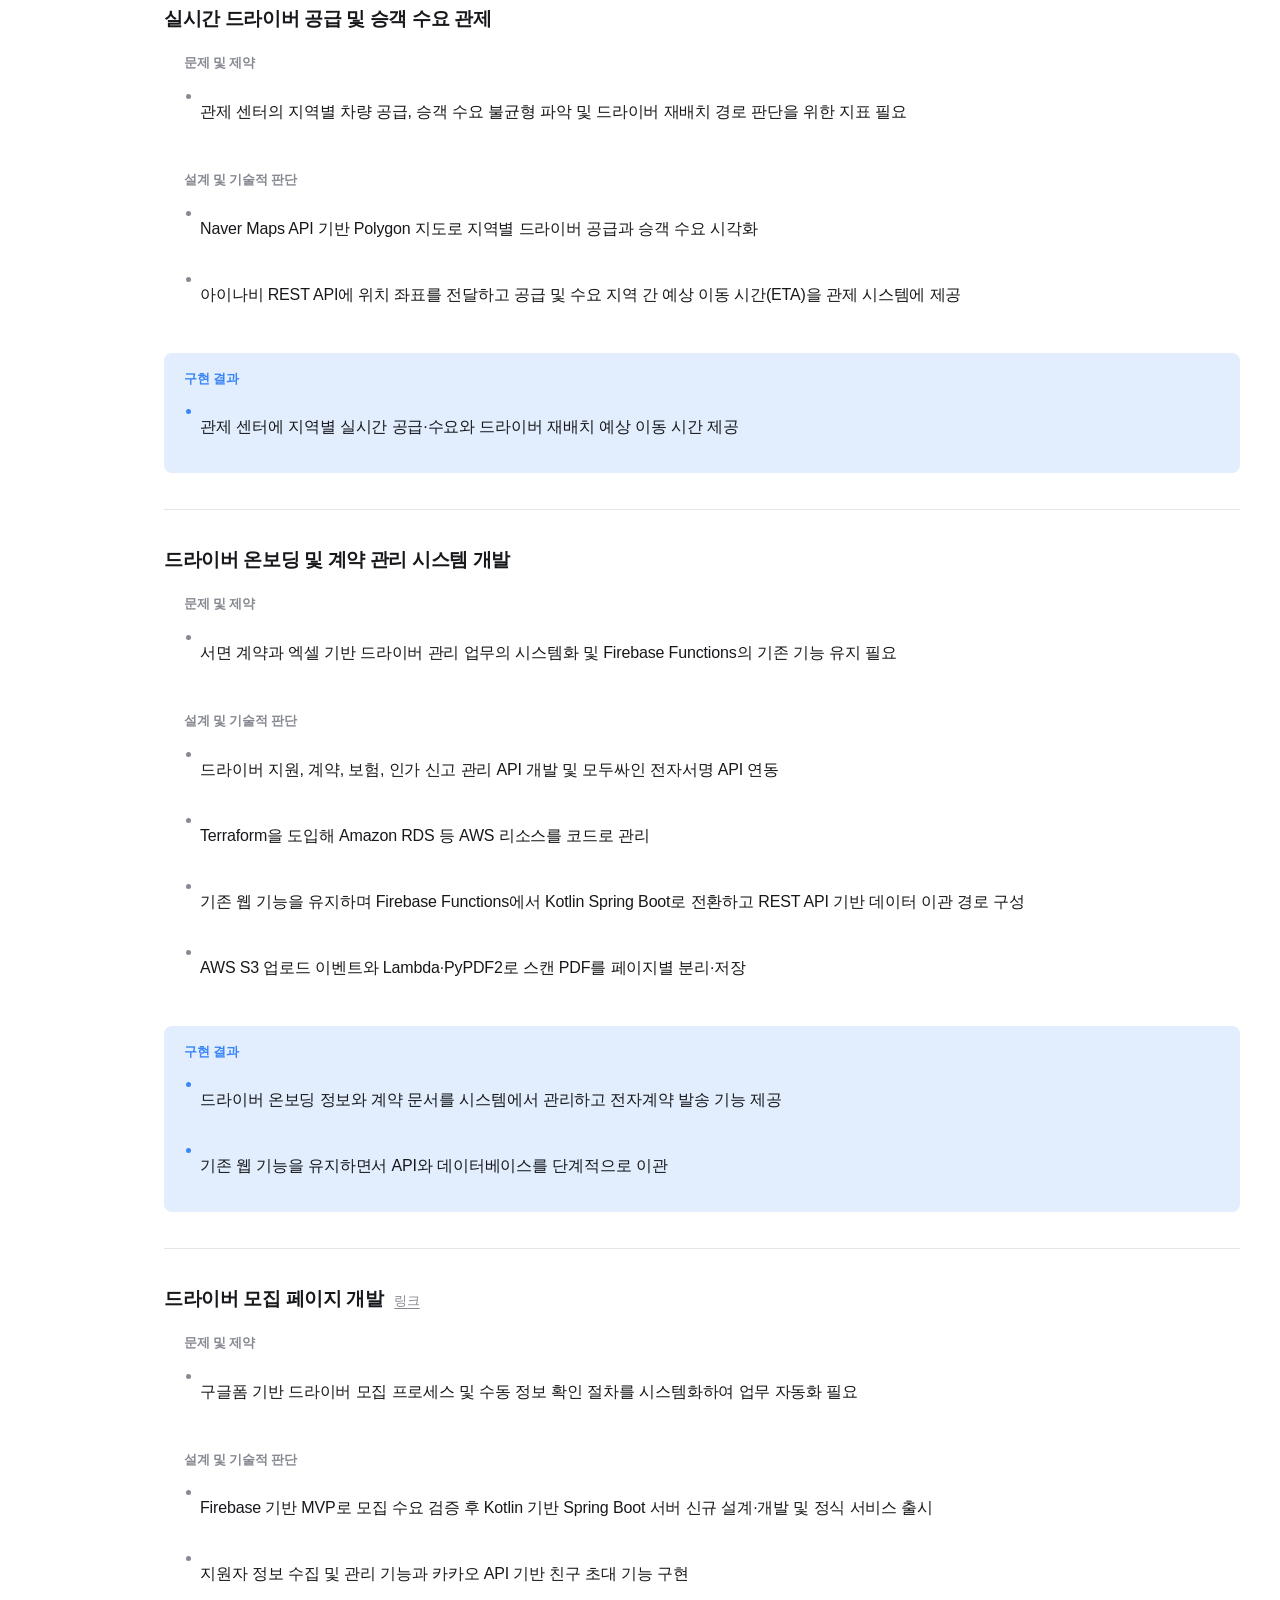
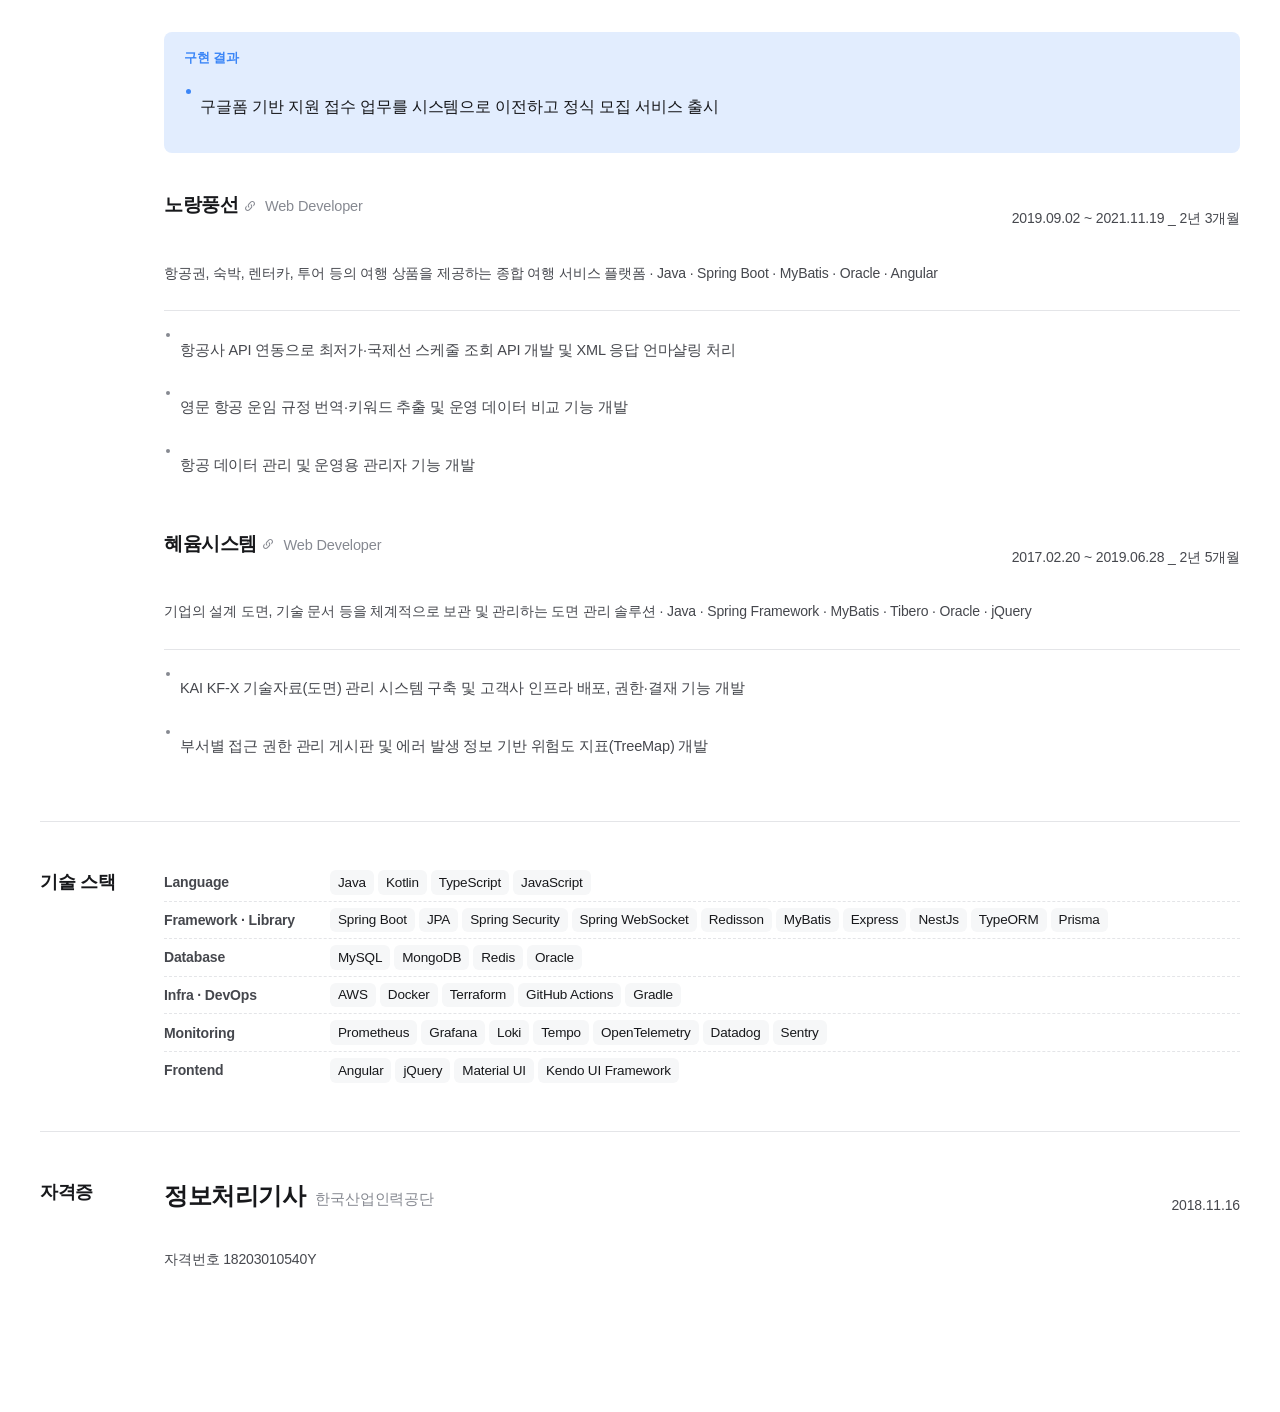
==== commit 5632769b: "이력서 개선" ====
--- a/resume-detail.html
+++ b/resume-detail.html
@@ -27,7 +27,7 @@
             </figure>
             <div class="header-main">
                 <h1>나규태 <span>서버 개발자</span></h1>
-                <p class="summary">명품과 가품의 차이가 디테일에서 오듯, 좋은 시스템도 디테일에서 만들어진다고 믿는 9년 차 백엔드 개발자입니다.<br>동작하는 것에서 멈추지 않고 원인을 수치로 확인할 때까지 파고들며, 제가 만든 시스템이 실제 매장에서 어떻게 쓰이는지까지 확인해야 마음이 놓일 만큼 개발에 진심입니다.<br>지금은 월 69만 명이 쓰는 테이블 오더 서비스에서 작은 실수가 큰 문제가 되는 주문·결제·POS 연동을 맡고 있습니다.</p>
+                <p class="summary">현재 월간 활성 사용자(MAU) 69만 명 규모의 테이블 오더 서비스에서 주문·결제 시스템과 POS 연동을 담당하고 있습니다.<br>모듈러 모놀리스 기반 신규 서버를 설계해 6개월 만에 운영 오픈하고, 현재 월 33만 명이 신규 서버에서 주문하고 있습니다.<br>실제 매장 운영 환경과 로그를 분석하여 POS 주문 전송 지연, 결제 중복 등 운영 문제를 개선한 경험이 있습니다.</p>
                 <dl class="contact">
                     <div><dt>Email</dt><dd>kyoutae_93@naver.com</dd></div>
                     <div><dt>Phone</dt><dd>010 9109 2682</dd></div>
@@ -44,7 +44,7 @@
                     <li class="is-current"><span class="career-company">TMR Founders</span><span class="career-team">개발팀 · Backend Developer</span><span class="career-period">2025.04.07 ~ 재직중</span><span class="career-tenure"><span data-tenure-from="2025-04-07">1년 7개월</span></span><span class="career-service"><b>태그히어</b> · QR·NFC로 메뉴 확인부터 주문·결제까지 처리하는 테이블 오더 서비스</span></li>
                     <li><span class="career-company">PAP</span><span class="career-team">서버개발팀 · Backend Developer</span><span class="career-period">2023.08.07 ~ 2024.08.16</span><span class="career-tenure">1년 1개월</span><span class="career-service"><b>시크</b> · 정품 검수 기반 중고 명품 C2C 거래 플랫폼</span></li>
                     <li><span class="career-company">VCNC</span><span class="career-team">인터널팀 개발 리더 · Backend Developer</span><span class="career-period">2021.11.29 ~ 2023.06.30</span><span class="career-tenure">1년 8개월</span><span class="career-service"><b>타다</b> · 앱으로 차량을 호출하는 모빌리티 플랫폼</span></li>
-                    <li><span class="career-company">노랑풍선</span><span class="career-team">OTA팀 · Web Developer</span><span class="career-period">2019.09.02 ~ 2021.11.20</span><span class="career-tenure">2년 3개월</span><span class="career-service"><b>OTA</b>(Online Travel Agency) · 항공권·숙박·렌터카·투어 등 여행 상품을 온라인으로 검색·예약·결제하는 여행 플랫폼</span></li>
+                    <li><span class="career-company">노랑풍선</span><span class="career-team">OTA팀 · Web Developer</span><span class="career-period">2019.09.02 ~ 2021.11.19</span><span class="career-tenure">2년 3개월</span><span class="career-service"><b>OTA</b>(Online Travel Agency) · 항공권·숙박·렌터카·투어 등 여행 상품을 온라인으로 검색·예약·결제하는 여행 플랫폼</span></li>
                     <li><span class="career-company">혜윰시스템</span><span class="career-team">개발팀 · Web Developer</span><span class="career-period">2017.02.20 ~ 2019.06.28</span><span class="career-tenure">2년 5개월</span><span class="career-service"><b>도면 관리 솔루션</b> · 기업의 도면·기술 문서를 체계적으로 보관·관리하는 솔루션</span></li>
                 </ul>
             </div>
@@ -57,12 +57,14 @@
                     <div class="company-bar">
                         <h3><a href="https://tag-here.info/" target="_blank">TMR Founders</a><span class="company-role">Backend Developer</span></h3>
                         <p class="company-period">2025.04.07 ~ 재직중 _ <span data-tenure-from="2025-04-07">1년 7개월</span></p>
-                        <p class="company-desc">월 69만명이 이용하는 테이블 오더 서비스의 레거시/신규 서버 백엔드 개발 및 운영</p>
+                        <p class="company-desc">QR, NFC를 기반으로 주문·결제·고객 관리 등의 기능을 제공하는 테이블 오더 서비스</p>
                     </div>
                     <header class="company-head">
                         <dl class="company-stack">
+                            <div><dt>담당 업무</dt><dd>테이블 오더 서비스의 레거시/신규 서버 백엔드 개발, 운영 및 인프라 관리</dd></div>
+                            <div><dt>주요 연동</dt><dd>(외부 플랫폼) 네이버 플레이스 · (PG) 토스페이먼츠, 페이허브, 나이스페이먼츠 · (POS) 이지포스, 매직포스, 유니온포스, 페이앤포스, 오케이포스</dd></div>
                             <div><dt>신규 서버</dt><dd>Kotlin · Spring Boot · JPA · Spring Security · Spring WebSocket · Spring Events · Liquibase · Redisson · Gradle · Kotest · MockK</dd></div>
-                            <div><dt>레거시 서버</dt><dd>TypeScript · Express · Prisma · Mongoose · Socket.io</dd></div>
+                            <div><dt>레거시 서버</dt><dd>TypeScript · Express · Prisma · Socket.IO</dd></div>
                             <div><dt>데이터베이스</dt><dd>MySQL(AWS RDS) · MongoDB(Atlas) · Redis(AWS ElastiCache)</dd></div>
                             <div><dt>인프라</dt><dd>AWS ECS · ALB · S3 · SQS · CloudWatch · CodeBuild · GitHub Actions · Docker</dd></div>
                             <div><dt>모니터링</dt><dd>Prometheus · Grafana · Loki · Promtail · Tempo · OpenTelemetry · Datadog · Sentry</dd></div>
@@ -70,189 +72,187 @@
                     </header>
                     <section class="item">
                         <div class="item-head">
-                            <h4>태그히어 신규 서버 아키텍처 및 도메인 설계</h4>
-                        </div>
-                        <div class="item-body">
-                            <div class="block is-result">
-                                <h5>성과</h5>
-                                <ul>
-                                    <li><p>설계 착수 6개월 만에 신규 서버를 운영 오픈하고, 영업 중인 매장에 영향이 없도록 레거시와 병행하며 매장을 단계적으로 이관하여 현재 월 약 <strong>33만 명</strong>이 신규 서버로 주문</p></li>
-                                    <li><p>매장 개설부터 메뉴판·장바구니·주문·결제·매출 통계까지 테이블 오더 전 과정을 신규 서버로 구축</p></li>
-                                    <li><p>JSON 문자열로 저장하던 주문·옵션 데이터를 정규화하여, 메뉴별 결제·옵션 수량 제한·메뉴별 매출 집계 등 레거시 구조로는 어려웠던 기능 출시</p></li>
-                                    <li><p>관리자·사장님의 데이터 변경을 수정 전 값까지 자동 기록하여, 메뉴·설정 변경 관련 문의를 이력으로 바로 확인할 수 있는 운영 체계 마련</p></li>
-                                </ul>
-                            </div>
-                            <div class="block">
-                                <h5>내용</h5>
-                                <ul>
-                                    <li class="group"><p>신규 서버 아키텍처 설계</p></li>
-                                    <li class="sub"><p>지금은 하나의 서버로 운영하되 추후 도메인 단위로 서버를 분리할 수 있도록 <strong>모듈러 모놀리스</strong>로 설계하고, 매장·메뉴·주문·결제·POS·회원을 바운디드 컨텍스트로 나눠 모듈로 분리하고 주문(주문→주문상품→주문옵션)·결제(결제→PG 거래)를 애그리거트 단위로 설계</p></li>
-                                    <li class="sub"><p>모듈 간 조회는 Cross 인터페이스(DTO 반환)로, 실행은 Spring Application Event로 전달하여 모듈끼리 직접 의존하지 않도록 하고, 분리 시 인터페이스는 그대로 둔 채 구현만 원격 호출로 바꿀 수 있도록 설계</p></li>
-                                    <li class="sub"><p>결제 승인은 주문과 함께 성공·실패하도록 같은 트랜잭션의 동기 이벤트로, POS 전송·알림은 실패해도 결제를 막지 않도록 커밋 후 비동기 이벤트로 나누고, 후속 처리 실패 시 주문 거절·자동 환불 보상 이벤트로 결제와 주문 상태의 정합성 유지</p></li>
-                                    <li class="group"><p>주문·옵션 데이터 정규화</p></li>
-                                    <li class="sub"><p>레거시는 주문 항목이 JSON 문자열이라 메뉴별 상태 관리와 DB 집계가 불가능하고, 구조를 바꾸면 17개 파일 48곳의 파싱 코드를 함께 수정해야 했던 문제를 정규화 테이블로 해결</p></li>
-                                    <li class="sub"><p>메뉴별 결제·재고 관리 등 이후 신규 기능을 기존 구조 변경 없이 테이블·컬럼 추가만으로 확장</p></li>
-                                    <li class="group"><p>테이블 방문 세션 도입</p></li>
-                                    <li class="sub"><p>주문을 테이블 단위로만 구분해 같은 테이블의 이전 손님과 현재 손님 주문을 나눌 수 없던 문제를, 방문의 끝을 시간이 아니라 POS의 테이블 정리 신호로 정의해 방문 세션 ID를 도입하여 해결</p></li>
-                                    <li class="sub"><p>테이블 정리 전까지 접수되는 주문을 하나의 세션 ID로 묶어 인원수·주문 내역을 방문 단위로 관리하고, 네이버 후불 주문 전송과 리뷰 발급의 주문 그룹 키로 재사용</p></li>
-                                    <li class="group"><p>운영 기능 개발</p></li>
-                                    <li class="sub"><p>관리자·사장님 작업 이력을 어노테이션 기반 AOP로 관리하고, Hibernate 엔티티 변경 이벤트로 수정 전 데이터까지 함께 기록하여 운영 중 데이터 변경 원인을 추적할 수 있도록 개발</p></li>
-                                    <li class="sub"><p>매장 생성 관리와 매출·알림톡 사용량·매장 현황 통계 API 개발</p></li>
-                                    <li class="group"><p>공유 장바구니 다중 인스턴스 지원</p></li>
-                                    <li class="sub"><p>같은 테이블 사용자들의 장바구니 변경을 Redis Pub/Sub으로 모든 인스턴스에 브로드캐스트하여 다른 서버에 접속한 사용자에게도 실시간 반영되도록 하고, 장바구니 이탈 시 소켓 정리 처리</p></li>
-                                </ul>
-                            </div>
-                        </div>
-                    </section>
-                    <section class="item">
-                        <div class="item-head">
-                            <h4>결제 시스템 설계</h4>
-                        </div>
-                        <div class="item-body">
-                            <div class="block is-result">
-                                <h5>성과</h5>
-                                <ul>
-                                    <li><p>한번에·나눠서·나중에 직접 결제 등 결제 방식별로 나뉘어 있던 프로세스를 하나의 결제 흐름과 데이터 모델로 통합</p></li>
-                                    <li><p>Redisson 분산 락으로 여러 사용자가 동시에 결제를 시도해도 결제자 중복과 중복 주문 없이 처리</p></li>
-                                </ul>
-                            </div>
-                            <div class="block">
-                                <h5>내용</h5>
-                                <ul>
-                                    <li class="group"><p>결제 데이터 설계</p></li>
-                                    <li class="sub"><p>주문 단위 결제 정보(payments)와 PG 거래 단위(payment_tx)를 1:N 테이블로 분리하고 거래별 결제 대상(전체 주문·금액·메뉴)을 기록하여, 한번에 결제·N분의 1 결제·메뉴별 결제를 하나의 데이터 모델로 처리</p></li>
-                                    <li class="sub"><p>환불·취소는 원거래를 수정하는 대신 원거래를 참조하는 별도 PG 거래 단위(payment_tx)로 기록해, 부분 환불과 거래 이력을 그대로 보존</p></li>
-                                    <li class="group"><p>결제 프로세스 재설계</p></li>
-                                    <li class="sub"><p>한번에 결제: 장바구니를 공유하는 사용자 중 먼저 결제를 시작한 사용자만 결제자로 지정(Redisson 분산 락)하고, 다른 사용자에게는 WebSocket으로 결제 진행 중임을 알려 중복 결제 차단</p></li>
-                                    <li class="sub"><p>결제자가 이탈하면 일정 시간 후 결제 잠금을 자동 해제하여 다른 사용자가 이어서 결제</p></li>
-                                    <li class="sub"><p>나눠서 결제: 각자 N분의 1 금액 또는 원하는 메뉴만 결제하되, 결제 전 이탈로 빈 주문이 남지 않도록 주문을 먼저 만들지 않고 첫 결제가 성공할 때 생성하고, 이후 결제는 기존 주문에 추가 (동시 결제는 Redisson 분산 락으로 제어)</p></li>
-                                    <li class="sub"><p>키오스크 결제: 한 기기를 여러 고객이 차례로 쓰는 특성에 맞춰 장바구니 키를 기기 단위가 아닌 접속 세션 단위로 분리하고, 주문 이후 비동기로 오는 수락·결제 결과도 주문 ID→세션 매핑으로 해당 고객 화면에만 반영하여 고객 간 장바구니·결제 상태가 섞이지 않도록 구성</p></li>
-                                    <li class="sub"><p>PG 서버의 결제 완료 콜백(S2S)과 클라이언트 리다이렉트를 함께 처리하여 결제 후 사용자가 이탈해도 주문이 누락 없이 확정되도록 하고, PG 거래번호 기준 멱등 처리로 두 경로에서 같은 결제가 중복 요청되어도 주문은 한 번만 확정</p></li>
-                                    <li class="group"><p>PG 연동</p></li>
-                                    <li class="sub"><p>토스페이먼츠·페이허브·나이스페이먼츠 PG 연동 및 QR·링크를 통한 나눠서 결제 공유 기능 개발</p></li>
-                                </ul>
-                            </div>
-                        </div>
-                    </section>
-                    <section class="item">
-                        <div class="item-head">
-                            <h4>POS·외부 플랫폼 연동</h4>
-                        </div>
-                        <div class="item-body">
-                            <div class="block is-result">
-                                <h5>성과</h5>
-                                <ul>
-                                    <li><p>저녁 피크에 서버가 자동 확장돼도 매장 POS 주문 전송이 끊기지 않도록 <strong>다중 인스턴스</strong> 구조로 전환</p></li>
-                                    <li><p>POS가 주문을 실제로 수신한 뒤에만 접수 처리하도록 바꿔, 테이블 점유 등으로 전송이 지연될 때 주문이 잘못 접수된 것으로 표시되던 문제 해결</p></li>
-                                    <li><p>네이버 플레이스와 주문 데이터를 연동하여 고객이 영수증 없이 바로 네이버 리뷰를 남길 수 있는 흐름 제공</p></li>
-                                </ul>
-                            </div>
-                            <div class="block">
-                                <h5>내용</h5>
-                                <ul>
-                                    <li class="group"><p>POS 연동</p></li>
-                                    <li class="sub"><p>이지포스 신규 연동 — 마스터 데이터는 KICC 클라우드에 직접 요청(XML)하고, 주문은 POS 에이전트(WebSocket)를 거쳐 매장 로컬 POS로 전송하는 구조로 설계·개발</p></li>
-                                    <li class="sub"><p>사장님이 POS에서 테이블을 열어 둔 사이 들어온 주문을 이지포스가 "테이블 사용 중"으로 거절하던 문제를, 이 응답을 실패로 보고 바로 거절하는 대신 일시적 상태로 판단해 백그라운드에서 10초 간격·최대 5분간 재전송하도록 해결</p></li>
-                                    <li class="sub"><p>모든 POS 연동 매장이 카테고리·상품/옵션·상품 설명·이미지 중 원하는 항목만 POS와 동기화할 수 있도록 항목별 On/Off 기능 제공</p></li>
-                                    <li class="group"><p>POS 다중 인스턴스 지원</p></li>
-                                    <li class="sub"><p>저녁 피크에 CPU 증가로 서버가 자동 확장되며, POS 에이전트 소켓이 연결되지 않은 서버로 들어온 요청이 POS에 전달되지 않는 장애(약 95분) 발생</p></li>
-                                    <li class="sub"><p>주문이 POS에 들어가지 않는다는 사장님 문의로 장애를 인지하고, 우선 서버 스펙을 올려 인스턴스를 1대로 고정해 서비스를 복구한 뒤 다중 인스턴스 구조 전환 진행</p></li>
-                                    <li class="sub"><p>POS 에이전트 WebSocket 세션이 연결된 인스턴스에만 존재하는 한계를, Redis에 세션 보유 인스턴스를 기록하고 Pub/Sub으로 해당 인스턴스에 명령을 라우팅한 뒤 요청 ID 기반 Request-Reply로 응답을 돌려받는 구조로 해결하여, 어느 인스턴스로 들어온 요청이든 POS에 전달되도록 전환</p></li>
-                                    <li class="sub"><p>서버 재시작 시 전 매장 POS 에이전트가 동시에 재접속해 DB 커넥션 풀이 포화되지 않도록, 에이전트 재연결에 지수 백오프·Full Jitter를 적용해 매장별 재접속 시점을 무작위로 분산</p></li>
-                                    <li class="group"><p>네이버 플레이스 연동</p></li>
-                                    <li class="sub"><p>결제 완료 화면에서 영수증 없이 바로 네이버 리뷰를 남길 수 있는 기능을 신규·레거시 서버 모두에 개발</p></li>
-                                    <li class="sub"><p>선불(주문 시 결제)과 후불(식사 후 테이블 정리 시 결제)은 결제가 확정되는 시점이 달라, 선불은 결제 완료 즉시 주문 건별로, 후불은 테이블 정리 시점에 같은 테이블 주문을 묶어 그룹 단위로 네이버에 전송하도록 결제 유형별 전송 로직 분리</p></li>
-                                </ul>
-                            </div>
-                        </div>
-                    </section>
-                    <section class="item">
-                        <div class="item-head">
-                            <h4>운영 안정성 확보</h4>
-                        </div>
-                        <div class="item-body">
-                            <div class="block is-result">
-                                <h5>성과</h5>
-                                <ul>
-                                    <li><p>Heap Dump 분석으로 근본 원인을 찾아 WebSocket 세션당 메모리 점유를 약 <strong>30MB → 1.1MB</strong>로 줄여 JVM Heap OOM 위험 제거</p></li>
-                                    <li><p>JVM·DB 커넥션 풀·Redis·WebSocket 세션 지표와 알림 규칙을 구성하여, 힙 사용률 알림으로 OOM 위험을 장애 전에 감지하고 원인 분석까지 이어지는 운영 체계 마련</p></li>
-                                    <li><p>하루 약 3만 건의 에러 로그 이벤트를 매장별·심각도별로 분류하는 관제 시스템을 구축하여, 비개발 운영 인력도 문제가 생긴 매장을 문의 전에 파악할 수 있도록 개선</p></li>
-                                </ul>
-                            </div>
-                            <div class="block">
-                                <h5>내용</h5>
-                                <ul>
-                                    <li class="group"><p>모니터링 시스템 구축 (장애 원인 분석 및 서버 리소스 관리)</p></li>
-                                    <li class="sub"><p>Prometheus/Grafana/Loki/Promtail/Tempo 기반 모니터링 인프라를 구축하여, 장애나 문의가 생기면 트래픽 흐름과 로그·트레이스로 원인을 추적</p></li>
-                                    <li class="sub"><p>JVM Heap·GC·스레드, DB 커넥션 풀, Redis 메모리, WebSocket 세션 수 등 서버 리소스 대시보드와 Slack 알림 규칙 <strong>24개</strong> 구성</p></li>
-                                    <li class="sub"><p>배포 시점을 정할 수 있도록 시간대별 매장 영업·주문 상태를 보여주는 주문 활성 히트맵 지표 개발</p></li>
-                                    <li class="group"><p>실시간 관제 시스템 구축 (매장 운영 중 에러 선제 발견)</p></li>
-                                    <li class="sub"><p>운영 DB와 CloudWatch 로그를 읽기 전용으로 조회하는 로그 기반 실시간 관제 시스템 설계 및 개발</p></li>
-                                    <li class="sub"><p>하루 약 <strong>3만 건</strong>의 에러 로그 이벤트를 23개 규칙으로 심각도(critical/warning/info)별 분류·매장별 그룹핑하여, 어느 매장에서 어떤 문제가 발생했는지 바로 파악할 수 있도록 구성</p></li>
-                                    <li class="group"><p>JVM Heap OOM 위험 대응 (WebSocket 버퍼 최적화)</p></li>
-                                    <li class="sub"><p>신규 서버 운영 중 힙 사용률이 약 <strong>90%</strong>(1.9GB / 2GB)까지 올라가, 우선 힙을 4GB로 늘려 서비스를 안정시킨 뒤 Heap Dump로 원인 분석</p></li>
-                                    <li class="sub"><p>POS 에이전트의 대용량 메시지 수신을 위해 추가된 버퍼 설정(텍스트·바이너리 각 10MB)이 WebSocket 컨테이너 전역 설정이라, 모든 소켓 세션이 연결 시 세션당 약 <strong>30MB</strong>를 미리 할당하고 있음을 확인</p></li>
-                                    <li class="sub"><p>통신 로그로 실제 최대 메시지 크기(<strong>197KB</strong>)를 조사해 약 2.5배 여유를 둔 512KB로 버퍼를 재산정하여 세션당 점유를 약 <strong>1.1MB</strong>로 축소하고, 버퍼 설정을 공용 설정으로 옮겨 영향 범위를 명시</p></li>
-                                    <li class="sub"><p>엔드포인트별 WebSocket 세션 수와 힙 사용량 지표를 추가하여 실측 기반으로 메모리를 관리하도록 개선</p></li>
-                                </ul>
-                            </div>
-                        </div>
-                    </section>
-                    <section class="item">
-                        <div class="item-head">
-                            <h4>개발 문화 및 기술 공유</h4>
-                        </div>
-                        <div class="item-body">
-                            <div class="block is-result">
-                                <h5>성과</h5>
-                                <ul>
-                                    <li><p>비개발 구성원의 AI 작성 코드까지 PR마다 팀 설계 규칙 기준으로 자동 점검되도록 하여, 기여자가 늘어나도 리뷰어 한 명에 의존하지 않고 코드 품질 기준을 일관되게 유지</p></li>
-                                </ul>
-                            </div>
-                            <div class="block">
-                                <h5>내용</h5>
-                                <ul>
-                                    <li class="group"><p>AI 기반 개발 환경 도입</p></li>
-                                    <li class="sub"><p>Claude Code 에이전트 체인(개발→리뷰→확장성 심사→테스트)을 팀 레포에 도입했으나, 작업마다 소요 시간과 토큰 비용이 커 효용이 낮다고 판단해 에이전트는 걷어내고 그 과정에서 정리한 모듈 경계·동시성·확장성 규칙과 자동 검사 스크립트만 남겨 AI 코드리뷰·CI의 기준으로 재사용</p></li>
-                                    <li class="sub"><p>기획자·디자이너 등 개발 경력이 없는 구성원도 AI로 서버 코드를 작성해 기여할 수 있도록, PR마다 팀 설계 규칙(모듈 경계·동시성·확장성)을 기준으로 AI 코드리뷰를 수행하고 발견 사항에 수정 방법까지 남기는 CI 게이트 구성</p></li>
-                                    <li class="group"><p>기술 공유</p></li>
-                                    <li class="sub"><p>신규 서버 아키텍처(모듈 구조·도메인 경계·이벤트 흐름)를 사내에 공유하여 팀의 설계 이해도 싱크</p></li>
-                                    <li class="sub"><p>장애 발생 시 발생·인지·조치 시각과 원인·해결 방법을 정리해 팀 채널에 공유</p></li>
-                                    <li class="sub"><p>결제 프로세스·POS 에이전트 통신·다중 인스턴스 설계, 인프라·모니터링 구성 가이드 등 주요 설계와 운영 지식을 문서로 남겨 팀에 공유</p></li>
-                                </ul>
-                            </div>
-                        </div>
-                    </section>
-                    <section class="item">
-                        <div class="item-head">
-                            <h4>태그히어 레거시 서비스 유지보수 및 장애 대응</h4>
-                        </div>
-                        <div class="item-body">
-                            <div class="block is-result">
-                                <h5>성과</h5>
-                                <ul>
-                                    <li><p>주문 번호 키 유실 장애의 근본 원인(TTL 없이 쌓이던 만료 토큰)을 찾아 Redis 메모리 사용량 <strong>85%</strong> 절감 및 증설 비용 원복</p></li>
-                                    <li><p>페이허브 결제 후 화면 이탈 시 주문이 누락되던 문제를, 서버에서 결제 결과를 직접 조회해 주문을 확정하도록 바꿔 해결</p></li>
-                                </ul>
-                            </div>
-                            <div class="block">
-                                <h5>내용</h5>
-                                <ul>
-                                    <li class="group"><p>외부 POS 연동</p></li>
-                                    <li class="sub"><p>매직포스(매장 로컬 API)·유니온포스·페이앤포스(서버 간 API)·오케이포스 등 4개 POS 연동 운영 및 선불 결제 연동 고도화</p></li>
-                                    <li class="sub"><p>페이앤포스에서 선불 결제를 취소하면 취소 수신 API로 받아 PG 환불·주문 거절까지 처리하고, POS가 선불 주문을 거절하면 PG 결제를 자동 취소하도록 POS·PG 결제 상태 동기화</p></li>
-                                    <li class="group"><p>페이허브 외부 승인 결제 주문 누락·중복 결제 대응</p></li>
-                                    <li class="sub"><p>페이허브는 외부 결제창에서 승인이 끝나고, 결제 완료 페이지에서 고객이 버튼을 눌러야 태그히어로 돌아오는 구조라 버튼을 누르지 않고 이탈하면 주문 확정 요청이 오지 않아 결제는 됐지만 주문은 없는 누락 발생</p></li>
-                                    <li class="sub"><p>페이허브 측과 협의해 결제 완료 페이지에서 대기 없이 즉시 태그히어로 리다이렉트되도록 변경하여, 고객 행동과 무관하게 주문 확정 요청이 들어오도록 누락 경로 차단</p></li>
-                                    <li class="sub"><p>돌아온 요청의 결제 결과는 그대로 믿지 않고, 거래번호(tranSeq)로 서버가 PG 거래 조회 API를 호출해 검증한 뒤 주문 확정</p></li>
-                                    <li class="sub"><p>같은 주문에 승인이 중복으로 들어오면 결제 승인 이력으로 중복을 판별(멱등 처리)하고, 중복 승인 건은 PG 취소 API로 즉시 환불</p></li>
-                                    <li class="group"><p>주문 번호 채번 장애 대응</p></li>
-                                    <li class="sub"><p>Redis INCR로 매장별 당일 주문 번호를 채번하던 중, ElastiCache 메모리 사용률이 <strong>99%</strong>에 도달해 volatile-lru 정책으로 주문 번호 키가 축출되면서 번호가 꼬여 다수 매장의 주문이 거절되는 장애 발생</p></li>
-                                    <li class="sub"><p>임시로 DB 조회 채번으로 전환한 뒤, 캐시 키가 없으면 DB의 당일 마지막 주문 번호로 재계산해 캐시에 저장하는 폴백을 추가하고 원자적 증가가 보장되는 Redis INCR로 원복하여 캐시가 유실돼도 채번이 이어지도록 개선</p></li>
-                                    <li class="sub"><p>ElastiCache 노드 증설(cache.t4g.small → medium)로 가용 메모리를 1.03GB에서 2.32GB로 확보하여 우선 장애 재발 차단</p></li>
-                                    <li class="sub"><p>증설 이후에도 메모리 사용량이 8개월간 꾸준히 증가하는 것을 추적하여, 테이블 세션 종료 시 만료 처리한 고객 토큰을 TTL 없이 하나의 Set에 계속 적재하던 것이 원인임을 파악</p></li>
-                                    <li class="sub"><p>만료 토큰을 개별 키 + TTL로 저장해 자동 정리되도록 개선하여 메모리 사용량을 <strong>1.5GB → 0.23GB</strong>로 약 85% 절감하고, 안정화 후 노드를 cache.t4g.small로 다시 축소</p></li>
-                                    <li class="sub"><p>신규 서버에서는 캐시 유실 직후 동시 주문에도 번호가 겹치지 않도록 캐시 복구 시드를 Redis CAS로 원자화하여 재발 방지</p></li>
+                            <h4>결제 시스템 통합 및 동시성 제어</h4>
+                        </div>
+                        <div class="item-body">
+                            <div class="block">
+                                <h5>문제 및 제약</h5>
+                                <ul>
+                                    <li><p>전체 결제, 분할 결제, 후불 결제가 별도 프로세스로 구현되어 결제 방식별 데이터 모델 및 처리 흐름 통합 필요</p></li>
+                                    <li><p>동일 테이블에서 여러 고객의 동시 결제 시 결제자 선점과 중복 주문 생성을 방지하기 위한 동시성 제어 필요</p></li>
+                                </ul>
+                            </div>
+                            <div class="block">
+                                <h5>설계 및 기술적 판단</h5>
+                                <ul>
+                                    <li><p>주문 단위 결제(payments)와 PG 거래(payment_tx)를 1:N으로 분리하고 원거래 참조를 통한 부분 환불 이력 관리</p></li>
+                                    <li><p>Redisson 분산 락으로 결제 선점 제어, WebSocket 브로드 캐스트로 결제 진행 상태 전파 및 결제자 이탈 시 잠금 해제 처리</p></li>
+                                    <li><p>일반 결제는 최초 결제 성공 시 주문을 생성하고, 키오스크는 사용자별 세션을 분리해 결제 건마다 독립적인 주문 생성</p></li>
+                                    <li><p>S2S 통보를 승인 원장에 기록하고 PG 거래 조회 API로 승인 여부를 검증, 거래번호별 분산 락과 기존 주문 반환으로 콜백·리다이렉트 중복 처리</p></li>
+                                    <li><p>승인 원장 Unique 제약과 Row Lock으로 처리 상태를 선점하고, 주문 미생성 승인 건은 스케줄러로 탐지해 PG 승인 자동 취소</p></li>
+                                    <li><p>토스페이먼츠·페이허브·나이스페이먼츠 PG 연동 및 QR·링크 기반 분할 결제 연동</p></li>
+                                </ul>
+                            </div>
+                            <div class="block is-result">
+                                <h5>구현 결과</h5>
+                                <ul>
+                                    <li><p>전체·분할·후불 결제를 단일 데이터 모델과 결제 흐름으로 통합</p></li>
+                                    <li><p>결제자 선점과 PG 중복 요청 처리로 중복 주문 생성을 제어하고 주문 생성 실패 시 자동 결제 취소 프로세스 구축</p></li>
+                                </ul>
+                            </div>
+                        </div>
+                    </section>
+                    <section class="item">
+                        <div class="item-head">
+                            <h4>POS/외부 플랫폼 연동 및 다중 인스턴스 전환</h4>
+                        </div>
+                        <div class="item-body">
+                            <div class="block">
+                                <h5>문제 및 제약</h5>
+                                <ul>
+                                    <li><p>서버 자동 확장 시 소켓 연결 인스턴스 차이로 POS 주문 전송 장애(<strong>95분</strong>)가 발생</p></li>
+                                    <li><p>이지포스의 '테이블 사용 중' 응답으로 주문 전송이 지연되어 주문 누락 발생</p></li>
+                                    <li><p>선불과 후불의 결제 확정 시점 차이에 따른 네이버 플레이스 주문 전송 시점 및 단위 분리 필요</p></li>
+                                </ul>
+                            </div>
+                            <div class="block">
+                                <h5>설계 및 기술적 판단</h5>
+                                <ul>
+                                    <li><p>KICC(이지포스) 클라우드 XML API로 마스터 데이터를 조회하고, WebSocket 에이전트로 이지포스 로컬 POS에 주문 전송</p></li>
+                                    <li><p>'테이블 사용 중' 응답을 일시 상태로 분류하여 10초 간격·최대 5분 재시도하고 POS 수신 확인 기반 주문 상태 갱신</p></li>
+                                    <li><p>Redis 기반 연결 상태 공유, Pub/Sub 브로드캐스트 및 Request-Reply 응답 매칭으로 인스턴스 간 POS 명령 전달 및 다중 인스턴스 주문 전송 구현</p></li>
+                                    <li><p>Exponential Backoff와 Full Jitter 기반 재접속 제어 및 POS 데이터 항목별 선택 동기화 적용</p></li>
+                                    <li><p>네이버 플레이스 주문/리뷰 연동 : 선불은 결제 완료 후 주문별 전송, 후불은 테이블 정리 후 방문 세션별 주문을 묶어 전송</p></li>
+                                </ul>
+                            </div>
+                            <div class="block is-result">
+                                <h5>구현 결과</h5>
+                                <ul>
+                                    <li><p>POS 연결 인스턴스와 요청 처리 인스턴스가 다른 환경에서도 주문 전송 및 응답 매칭이 가능하도록 개선</p></li>
+                                    <li><p>선불·후불 결제 방식에 따라 네이버 플레이스 주문 데이터를 전송하고, 영수증 없는 리뷰 작성 흐름을 구현</p></li>
+                                </ul>
+                            </div>
+                        </div>
+                    </section>
+                    <section class="item">
+                        <div class="item-head">
+                            <h4>신규 서버 아키텍처 설계 및 단계적 이관</h4>
+                        </div>
+                        <div class="item-body">
+                            <div class="block">
+                                <h5>문제 및 제약</h5>
+                                <ul>
+                                    <li><p>레거시 Node.js 서버에서 주문·옵션을 JSON 문자열로 저장하여 메뉴별 결제·취소·매출 집계 등 개별 데이터 처리에 제약</p></li>
+                                    <li><p>기존 매장의 주문·결제 서비스 중단을 방지하기 위해 레거시 서버와 신규 서버의 병행 운영 및 단계적 이관 필요</p></li>
+                                </ul>
+                            </div>
+                            <div class="block">
+                                <h5>설계 및 기술적 판단</h5>
+                                <ul>
+                                    <li><p>도메인 분리 : 소규모 조직의 운영 역량과 인프라 비용을 고려해 모듈러 모놀리스 채택, 모듈 간 직접 참조를 제한하고 데이터는 Cross DTO, 상태 변경은 Spring Event로 전달하도록 경계 설계</p></li>
+                                    <li><p>트랜잭션 분리 : 주문·결제 상태 변경은 동기 처리하고 POS 전송·알림은 DB 커밋 후 비동기로 분리, POS 주문 거절 또는 최종 전송 실패 시 주문 거절·재고 복원·자동 환불로 보상 처리</p></li>
+                                    <li><p>주문 데이터 정규화 : JSON 기반 데이터를 주문, 주문상품, 주문옵션으로 분리하여 메뉴별 결제, 취소, 매출 집계 지원</p></li>
+                                    <li><p>방문 세션 관리 및 장바구니 동기화 : Redis로 테이블 방문별 주문을 구분하고, Pub/Sub으로 다중 인스턴스의 장바구니 변경 이벤트를 실시간 전파</p></li>
+                                </ul>
+                            </div>
+                            <div class="block is-result">
+                                <h5>구현 결과</h5>
+                                <ul>
+                                    <li><p>설계 착수 6개월 만에 운영 오픈하고, 레거시와 병행해 매장을 단계적으로 이관, 현재 <strong>월 33만 명</strong>이 신규 서버에서 주문</p></li>
+                                    <li><p>메뉴별 결제와 취소, 옵션 수량 제한, 매출 집계 및 매장 변경 이력 조회 기능 구현</p></li>
+                                </ul>
+                            </div>
+                        </div>
+                    </section>
+                    <section class="item">
+                        <div class="item-head">
+                            <h4>레거시 결제 안정화 및 Redis 주문 번호 채번 장애 대응</h4>
+                        </div>
+                        <div class="item-body">
+                            <div class="block">
+                                <h5>문제 및 제약</h5>
+                                <ul>
+                                    <li><p>페이허브(PG) 외부 승인 후 고객이 복귀 버튼을 누르지 않으면 주문 누락 발생</p></li>
+                                    <li><p>ElastiCache 메모리 사용률 99% 도달 시 Redis 주문 번호 키 축출로 주문 거절 장애 발생</p></li>
+                                </ul>
+                            </div>
+                            <div class="block">
+                                <h5>설계 및 기술적 판단</h5>
+                                <ul>
+                                    <li><p>페이허브와 협의해 결제 완료 후 태그히어로 즉시 리다이렉트하도록 개선하고, S2S 콜백과 병행해 PG 거래번호 기반 승인 조회·검증 및 승인 이력에 따른 중복 처리·환불 구현</p></li>
+                                    <li><p>매직포스, 유니온포스, 페이앤포스, 오케이포스 연동 운영</p></li>
+                                    <li><p>POS의 선불 결제 취소 또는 주문 거절에 따른 PG 환불 및 주문 상태 동기화</p></li>
+                                    <li><p>주문 번호 Redis 키 유실 시 DB의 마지막 주문 번호로 복구하는 폴백 구현 및 신규 서버에 Redisson CAS (Compare-and-Set) 기반 원자적 시드 초기화 적용</p></li>
+                                    <li><p>장애 대응을 위해 ElastiCache를 임시 증설, TTL 없이 Redis Set에 누적된 만료 토큰을 메모리 증가 주요 원인으로 규명</p></li>
+                                    <li><p>만료 없이 단일 키에 누적되던 무효화 토큰을 토큰별 TTL 키로 분리하고, 메모리 감소 확인 후 ElastiCache를 기존 사양으로 복구</p></li>
+                                </ul>
+                            </div>
+                            <div class="block is-result">
+                                <h5>구현 결과</h5>
+                                <ul>
+                                    <li><p>Redis 메모리 사용량 <strong>1.5GB → 0.23GB</strong>(<strong>약 85% 절감</strong>), 임시 증설한 인스턴스를 원래 사양으로 복구</p></li>
+                                    <li><p>페이허브 결제 완료 후 즉시 복귀 및 서버 측 거래 검증과 중복 승인 자동 환불 구현</p></li>
+                                </ul>
+                            </div>
+                        </div>
+                    </section>
+                    <section class="item">
+                        <div class="item-head">
+                            <h4>운영 관측성 구축 및 JVM 메모리 최적화</h4>
+                        </div>
+                        <div class="item-body">
+                            <div class="block">
+                                <h5>문제 및 제약</h5>
+                                <ul>
+                                    <li><p>JVM Heap 사용률 약 90%(1.9GB/2GB)까지 상승으로 서버 경고 알림 발생</p></li>
+                                    <li><p>오류 로그 절반 이상에 매장 식별자가 누락되고 CloudWatch에서 매장·오류 레벨별 복합 조회가 어려워 매장별 장애 현황 파악에 제약</p></li>
+                                </ul>
+                            </div>
+                            <div class="block">
+                                <h5>설계 및 기술적 판단</h5>
+                                <ul>
+                                    <li><p>Heap 용량을 임시 증설한 후 Heap Dump 분석으로 WebSocket 세션당 약 30MB 버퍼 메모리 선할당 원인 규명</p></li>
+                                    <li><p>실측 최대 수신 메시지 197KB에 맞춰 버퍼를 512KB로 조정하고 세션·힙 지표 추가</p></li>
+                                    <li><p>Prometheus·Grafana·Loki·Promtail·Tempo 기반 메트릭·로그·트레이스 관측 환경 구성</p></li>
+                                    <li><p>개발팀 모니터링을 위해 Grafana에 JVM, DB 커넥션 풀, Redis, WebSocket 대시보드 구축 및 Slack 알림 규칙 24개 구성</p></li>
+                                    <li><p>회사 내부 인원들의 매장별 장애 현황 파악을 위해 CloudWatch 로그와 읽기 전용 운영 DB를 연계한 실시간 관제 시스템 개발, 오류 분류 규칙 23개 및 매장별 그룹핑 구현</p></li>
+                                </ul>
+                            </div>
+                            <div class="block is-result">
+                                <h5>구현 결과</h5>
+                                <ul>
+                                    <li><p>WebSocket 세션당 버퍼 메모리 <strong>30MB → 1.1MB</strong>(약 96% 감소)로 최적화해 메모리 압박 완화</p></li>
+                                    <li><p>일평균 약 3만 건의 오류 로그를 매장 및 심각도 기준으로 분류하여 운영팀의 장애 식별 지원</p></li>
+                                </ul>
+                            </div>
+                        </div>
+                    </section>
+                    <section class="item">
+                        <div class="item-head">
+                            <h4>AI 코딩 하네스 설계 및 PR 검증 자동화</h4>
+                        </div>
+                        <div class="item-body">
+                            <div class="block">
+                                <h5>문제 및 제약</h5>
+                                <ul>
+                                    <li><p>비개발 구성원의 AI 작성 코드까지 PR에 포함되면서 모듈 경계·동시성·확장성 등 설계 규칙의 수동 검증에 한계 발생</p></li>
+                                    <li><p>4단계 서브 에이전트 체인(구현→리뷰→확장성 검증→테스트)의 단계별 맥락 재구성으로 실행 시간과 토큰 비용 증가</p></li>
+                                </ul>
+                            </div>
+                            <div class="block">
+                                <h5>설계 및 기술적 판단</h5>
+                                <ul>
+                                    <li><p>모듈 경계·동시성·확장성 기준을 코드 근거와 함께 규칙화하고, 타 도메인 리포지토리 참조·인덱스 불일치는 스크립트로 검사해 CI에서 차단</p></li>
+                                    <li><p>서브 에이전트 체인을 단일 에이전트 루프로 전환하고, 규칙 문서는 관련 작업 시에만 로드하며 종료 훅에서 검사 스크립트로 재검증</p></li>
+                                    <li><p>판단이 필요한 설계 규칙은 개발 맥락과 분리된 PR AI 리뷰로 검토하고 위반 사항에 수정 가이드 제공</p></li>
+                                    <li><p>모듈 구조와 결제·POS 연동, 다중 인스턴스, 모니터링 설계를 문서화하고 장애 대응 이력 공유</p></li>
+                                </ul>
+                            </div>
+                            <div class="block is-result">
+                                <h5>구현 결과</h5>
+                                <ul>
+                                    <li><p>3개 재현 작업 기준 실행 시간 84%(<strong>87.9분 → 13.9분</strong>)·비용 86% 절감, 테스트 통과·설계 규칙 위반 0건으로 품질 유지</p></li>
+                                    <li><p>비개발 구성원의 AI 작성 코드에도 CI 검사와 PR AI 리뷰로 동일한 설계 규칙 검증 적용</p></li>
                                 </ul>
                             </div>
                         </div>
@@ -262,91 +262,96 @@
                     <div class="company-bar">
                         <h3><a href="https://chicment.com/" target="_blank">PAP</a><span class="company-role">Backend Developer</span></h3>
                         <p class="company-period">2023.08.07 ~ 2024.08.16 _ 1년 1개월</p>
-                        <p class="company-desc">차별화된 안전 시스템을 바탕으로 이뤄지는 중고 명품 C2C 거래 플랫폼</p>
+                        <p class="company-desc">정품 검수 및 안전 결제 기반 중고 명품 C2C 거래 플랫폼</p>
                     </div>
                     <header class="company-head">
                         <dl class="company-stack">
                             <div><dt>신규 서버</dt><dd>Spring Boot · Kotlin · Gradle · JPA · MySQL</dd></div>
                             <div><dt>레거시 서버</dt><dd>NestJs · TypeScript · TypeORM · JavaScript · MySQL</dd></div>
-                            <div><dt>인프라</dt><dd>AWS BeanStalk · EC2 · RDS · S3 · Lambda · Docker · DataDog</dd></div>
+                            <div><dt>인프라</dt><dd>AWS Elastic Beanstalk · EC2 · RDS · S3 · Lambda · Docker · Datadog</dd></div>
                         </dl>
                     </header>
                     <section class="item">
                         <div class="item-head">
-                            <h4>시크 고객 앱 API 개발</h4>
-                        </div>
-                        <div class="item-body">
-                            <div class="block is-result">
-                                <h5>성과</h5>
-                                <ul>
-                                    <li><p>마이그레이션을 통해 API에 맞게 도메인을 분리하여 장애 전파를 차단해 API 안정성 향상</p></li>
-                                    <li><p>네이버 카페(시크먼트 명품 커뮤니티)와 시크 앱에 올라오는 상품을 동기화시켜 약 <strong>2만 개</strong>에서 <strong>3만 개</strong>로 등록 매물 수 증가</p></li>
-                                </ul>
-                            </div>
-                            <div class="block">
-                                <h5>내용</h5>
-                                <ul>
-                                    <li class="group"><p>시크 고객 앱 서버 마이그레이션</p></li>
-                                    <li class="sub"><p>Node.js 레거시 서버(API·Batch)를 Kotlin 서버로 이관하는 마이그레이션 계획 수립 및 진행</p></li>
-                                    <li class="sub"><p>코드 영역/데이터 영역으로 분리하여 리소스를 기준으로 가장 리스크가 적은 코드(단순 조회 기능 등)부터 마이그레이션 진행</p></li>
-                                    <li class="group"><p>네이버 카페(시크먼트 명품 커뮤니티) 매물 크롤링 개발</p></li>
-                                    <li class="sub"><p>네이버 카페 매물을 크롤링해 앱 데이터로 적재하고, 수집한 이미지는 업로더 서버를 통해 내부 시스템에 업로드</p></li>
-                                    <li class="sub"><p>크롤링 서버가 수집한 이미지를 MultipartFile로 업로더 서버에 전송하면서, 다수의 이미지를 메모리에 적재하는 구조로 인해 서버가 응답하지 않는 문제 발생</p></li>
-                                    <li class="sub"><p>파일 대신 이미지 URL을 전달하도록 리팩토링하여 업로더 서버가 직접 다운로드하게 함으로써, 크롤링 서버가 대용량 파일을 메모리에 다루지 않도록 개선하여 안정성 향상</p></li>
-                                </ul>
-                            </div>
-                        </div>
-                    </section>
-                    <section class="item">
-                        <div class="item-head">
-                            <h4>중고 명품 검수 시스템 개발</h4>
-                        </div>
-                        <div class="item-body">
-                            <div class="block is-result">
-                                <h5>성과</h5>
-                                <ul>
-                                    <li><p>원활한 부속품 데이터 수집으로 검수 시 동봉되어 오는 부속품 분실률 감소</p></li>
-                                    <li><p>고객이 검수 진행 과정을 실시간으로 확인할 수 있게 되어 검수 과정 고객 문의 감소</p></li>
-                                </ul>
-                            </div>
-                            <div class="block">
-                                <h5>내용</h5>
-                                <ul>
-                                    <li><p>상품 등급 선별 및 정밀 검수를 위한 부속품 데이터 수집 API 개발</p></li>
-                                    <li><p>검수 상품 입출고 시 사용되는 ZEBRA 바코드 스캐너와 BIXOLON 프린터를 연동하는 물류 관리 시스템 개발</p></li>
-                                    <li><p>Firebase Realtime Database를 이용해 입고 현황을 실시간으로 보여주는 입고 현황판 개발</p></li>
-                                    <li><p>고객이 검수 요청한 제품의 진행 현황을 보여주는 검수 진행 과정 리포트 API 개발</p></li>
-                                    <li class="group"><p>검수 리포트 이미지 워터마크 추가를 위한 AWS Lambda Function 개발</p></li>
-                                    <li class="sub"><p>이미지가 AWS S3에 저장되면 AWS Lambda가 트리거되어 워터마크를 삽입하고 다시 AWS S3에 저장되도록 구현</p></li>
-                                    <li class="sub"><p>워터마크 이미지를 교체해 언제든지 새로운 워터마크를 적용할 수 있도록 확장성을 고려하여 구현</p></li>
-                                    <li class="sub"><p>이미 등록되어 있던 검수 이미지 약 <strong>30만 장</strong>에 워터마크 일괄 삽입 마이그레이션 진행. Node.js 스크립트로 S3 다운로드 → 워터마크 합성 → 재업로드를 병렬로 처리하여 별도 인프라 없이 <strong>사내 장비 1대</strong>로 완료</p></li>
-</ul>
-                            </div>
-                        </div>
-                    </section>
-                    <section class="item">
-                        <div class="item-head">
-                            <h4>Datadog PoC 및 APM 기반 성능 이슈 해결</h4>
-                        </div>
-                        <div class="item-body">
-                            <div class="block is-result">
-                                <h5>성과</h5>
-                                <ul>
-                                    <li><p>장애 발생 알림 수신을 슬랙 채널에서 SMS로 변경함에 따라 즉각 장애 처리 및 대응 가능</p></li>
-                                    <li><p>APM Traces로 상품 검색 API의 불필요한 조회 쿼리를 찾아, Kotlin JPA 환경에서 지연 로딩이 동작하지 않던 원인을 해결하고 사용하지 않는 연관 엔티티 조회 쿼리 제거</p></li>
-                                </ul>
-                            </div>
-                            <div class="block">
-                                <h5>내용</h5>
-                                <ul>
-                                    <li class="group"><p>Datadog 연동</p></li>
-                                    <li class="sub"><p>Node.js·Kotlin 서버 Datadog 연동</p></li>
-                                    <li class="sub"><p>모니터 설정 후 장애 발생 알림을 받기 위해 Datadog 웹훅을 이용해 SMS를 발송하는 AWS Lambda 개발</p></li>
-                                    <li class="group"><p>APM Traces 기반 쿼리 분석 및 지연 로딩 이슈 해결</p></li>
-                                    <li class="sub"><p>APM Traces로 상품 검색 API를 분석하다 원하지 않는 조회 쿼리를 발견하고, Kotlin JPA 환경에서 Lazy Loading이 동작하지 않는 이슈로 확인</p></li>
-                                    <li class="sub"><p>Kotlin은 클래스와 프로퍼티가 기본적으로 Final이기 때문에 Hibernate가 엔티티를 상속한 Proxy를 생성하지 못해 @ManyToOne 연관이 Lazy로 설정해도 Eager 방식으로 동작하는 것이 원인</p></li>
-                                    <li class="sub"><p>엔티티가 data class라 open 키워드를 붙일 수 없어(컴파일 에러), 소스 수정 없이 바이트코드 수준에서 상속을 허용하는 all-open 플러그인을 @Entity·@MappedSuperclass·@Embeddable에 적용하여 문제를 해결</p></li>
-                                    <li class="sub"><p>적용 후 @ManyToOne 연관이 Proxy로 지연 로딩되어, 실제로 사용하지 않는 연관 엔티티의 조회 쿼리 제거</p></li>
+                            <h4>고객 앱 서버 마이그레이션 및 네이버 카페 매물 연동</h4>
+                        </div>
+                        <div class="item-body">
+                            <div class="block">
+                                <h5>문제 및 제약</h5>
+                                <ul>
+                                    <li><p>Node.js 레거시 서버에서 API와 Batch 작업이 함께 운영되는 구조</p></li>
+                                    <li><p>네이버 카페 매물 이미지를 MultipartFile로 전달할 때 수집 서버가 대량 파일을 메모리에 적재</p></li>
+                                </ul>
+                            </div>
+                            <div class="block">
+                                <h5>설계 및 기술적 판단</h5>
+                                <ul>
+                                    <li><p>레거시 Node.js의 API와 Batch 기능을 각각 Kotlin 서버로 분리하고, 단순 조회 API부터 단계적으로 이관</p></li>
+                                    <li><p>네이버 카페 시크먼트 매물을 수집해 앱 데이터로 저장하고, 이미지 URL을 전달해 업로더 서버가 직접 다운로드하도록 변경</p></li>
+                                </ul>
+                            </div>
+                            <div class="block is-result">
+                                <h5>구현 결과</h5>
+                                <ul>
+                                    <li><p>네이버 카페 연동 이후 등록 매물 <strong>약 2만 → 3만 개</strong>(약 50% 증가)</p></li>
+                                    <li><p>크롤링 서버의 이미지 메모리 적재 문제 개선 및 API와 Batch의 운영 경계 분리</p></li>
+                                </ul>
+                            </div>
+                        </div>
+                    </section>
+                    <section class="item">
+                        <div class="item-head">
+                            <h4>명품 검수·물류 시스템 및 이미지 처리 자동화</h4>
+                        </div>
+                        <div class="item-body">
+                            <div class="block">
+                                <h5>문제 및 제약</h5>
+                                <ul>
+                                    <li><p>검수 과정에서 부속품, 입출고, 진행 상태 관리 필요</p></li>
+                                    <li><p>이미 저장된 검수 이미지 <strong>약 30만 장</strong>에 워터마크 추가 필요</p></li>
+                                </ul>
+                            </div>
+                            <div class="block">
+                                <h5>설계 및 기술적 판단</h5>
+                                <ul>
+                                    <li><p>부속품 수집 API와 ZEBRA 스캐너·BIXOLON 프린터 연동 물류 기능 개발</p></li>
+                                    <li><p>Firebase Realtime Database 기반 입고 현황판과 고객용 검수 진행 리포트 API 구현</p></li>
+                                    <li><p>AWS S3 이벤트·Lambda 기반 워터마크 자동 처리와 Node.js 병렬 스크립트로 기존 <strong>약 30만 장</strong> 일괄 가공</p></li>
+                                </ul>
+                            </div>
+                            <div class="block is-result">
+                                <h5>구현 결과</h5>
+                                <ul>
+                                    <li><p>기존 검수 이미지 <strong>약 30만 장</strong>의 워터마크 일괄 적용을 별도 인프라 증설 없이 완료</p></li>
+                                    <li><p>부속품 정보 수집, 상품 입고 현황 및 검수 진행 상태 조회 기능 제공</p></li>
+                                </ul>
+                            </div>
+                        </div>
+                    </section>
+                    <section class="item">
+                        <div class="item-head">
+                            <h4>Datadog 기반 장애 알림 및 Kotlin JPA 조회 개선</h4>
+                        </div>
+                        <div class="item-body">
+                            <div class="block">
+                                <h5>문제 및 제약</h5>
+                                <ul>
+                                    <li><p>상품 검색 API의 불필요한 연관 엔티티 조회 발생 및 Slack 중심 장애 알림 체계</p></li>
+                                </ul>
+                            </div>
+                            <div class="block">
+                                <h5>설계 및 기술적 판단</h5>
+                                <ul>
+                                    <li><p>Node.js와 Kotlin 서버에 Datadog APM을 도입하고 Webhook·AWS Lambda로 SMS 알림 구현</p></li>
+                                    <li><p>APM Traces로 조회 원인을 추적해 Kotlin final 클래스의 Hibernate Proxy 제약 확인</p></li>
+                                    <li><p>all-open을 엔티티 관련 어노테이션에 적용</p></li>
+                                </ul>
+                            </div>
+                            <div class="block is-result">
+                                <h5>구현 결과</h5>
+                                <ul>
+                                    <li><p>상품 검색 API에서 사용하지 않는 연관 엔티티 조회 쿼리 제거</p></li>
+                                    <li><p>주요 장애 알림을 SMS로도 전달하도록 구성</p></li>
                                 </ul>
                             </div>
                         </div>
@@ -356,7 +361,7 @@
                     <div class="company-bar">
                         <h3><a href="https://tadatada.com/" target="_blank">VCNC</a><span class="company-role">Backend Developer</span></h3>
                         <p class="company-period">2021.11.29 ~ 2023.06.30 _ 1년 8개월</p>
-                        <p class="company-desc">IT 기술을 활용해 이동의 문제를 해결하는 모빌리티 플랫폼</p>
+                        <p class="company-desc">실시간 차량 호출, 사전 예약 등을 통해 쾌적한 이동 경험을 제공하는 프리미엄 모빌리티 플랫폼</p>
                     </div>
                     <header class="company-head">
                         <dl class="company-stack">
@@ -367,72 +372,80 @@
                     </header>
                     <section class="item">
                         <div class="item-head">
-                            <h4>비즈니스 고객 어뷰징 방지를 위한 시간 제한 시스템 개발</h4>
-                        </div>
-                        <div class="item-body">
-                            <div class="block is-result">
-                                <h5>성과</h5>
-                                <ul>
-                                    <li><p>무분별한 비즈니스 계정 사용으로 인해 과소비되던 업체 비용을 줄이고 올바른 복지로 활용할 수 있도록 개선하여 계약 해지율 감소</p></li>
-                                </ul>
-                            </div>
-                            <div class="block">
-                                <h5>내용</h5>
-                                <ul>
-                                    <li><p>비즈니스 계정일 경우 사용 가능 시간에만 호출할 수 있도록 설정할 수 있는 기능 개발</p></li>
-                                    <li><p>탑승 목적(외근, 야근 등)별 시간 제한과 주 단위 타임 테이블 템플릿 설정 기능 개발</p></li>
-                                </ul>
-                            </div>
-                        </div>
-                    </section>
-                    <section class="item">
-                        <div class="item-head">
-                            <h4>드라이버 공급과 승객 수요 지표를 통한 실시간 관제 시스템 개발</h4>
-                        </div>
-                        <div class="item-body">
-                            <div class="block is-result">
-                                <h5>성과</h5>
-                                <ul>
-                                    <li><p>특정 지역에서 탑승하지 못하는 승객들이 배차 받을 수 있도록 드라이버를 이동시켜 공급 밀집 지역 및 배차 실패율 감소</p></li>
-                                    <li><p>지역별 공급과 수요에 대한 정보를 폴리곤(Polygon) 지도를 통해 지표를 확인할 수 있도록 개선</p></li>
-                                </ul>
-                            </div>
-                            <div class="block">
-                                <h5>내용</h5>
-                                <ul>
-                                    <li><p>Naver MAP API로 드라이버 공급과 승객 수요를 지역별 폴리곤(Polygon) 지도에 실시간으로 보여주는 관제 시스템 개발</p></li>
-                                    <li class="group"><p>공급 밀집 지역에서 수요 밀집 지역으로 이동하는 루트의 ETA(Estimated Time of Arrival, 도착 예정 시간)를 확인하는 API 개발</p></li>
-                                    <li class="sub"><p>공급 밀집 지역 드라이버와 수요 밀집 지역 승객 위치의 위경도 정보를 받아 아이나비 API에 맞게 가공해 RestAPI 방식으로 호출</p></li>
-                                    <li class="sub"><p>아이나비 API에서 받은 응답 값을 관제 센터에서 알아볼 수 있도록 가공해 관제 시스템에 제공</p></li>
-                                </ul>
-                            </div>
-                        </div>
-                    </section>
-                    <section class="item">
-                        <div class="item-head">
-                            <h4>드라이버 온보딩 DRS(Driver Relationship System) 개발</h4>
-                        </div>
-                        <div class="item-body">
-                            <div class="block is-result">
-                                <h5>성과</h5>
-                                <ul>
-                                    <li><p>서면으로 받아 수동으로 관리 중인 문서들을 모두싸인 서비스를 연동하여 언제 어디서든 활용할 수 있도록 개선</p></li>
-                                    <li><p>엑셀로 관리되어 활용이 어렵던 데이터를 시스템화하여 드라이버 관리 업무 효율화 및 드라이버 등록률 증가</p></li>
-                                </ul>
-                            </div>
-                            <div class="block">
-                                <h5>내용</h5>
-                                <ul>
-                                    <li><p>개인 드라이버 온보딩 파트(지원, 계약, 보험, 인가 신고 등) 시스템 개발</p></li>
-                                    <li><p>온라인 계약서 작성이 가능하도록 모두싸인 서명 문서 전송 API 개발</p></li>
-                                    <li class="group"><p>인프라 구성을 위한 Terraform 작업</p></li>
-                                    <li class="sub"><p>신규 프로젝트 인프라 구축을 위해 Terraform을 처음 도입하여 Amazon RDS를 포함한 클라우드 리소스를 코드로 관리</p></li>
-                                    <li class="group"><p>데이터 유실 없는 마이그레이션 파이프라인 개발</p></li>
-                                    <li class="sub"><p>Firebase Function에서 Kotlin Spring Boot로 API, DB 마이그레이션 작업 진행 중 데이터 유실 문제 발생 가능성 예상</p></li>
-                                    <li class="sub"><p>기존 Firebase Function을 호출하던 웹 기능은 유지하고 데이터 이관 시 RestAPI 방식의 파이프라인을 추가하여 데이터 유실 없이 API 이관</p></li>
-                                    <li class="group"><p>지류 문서 자동 파일 분리 기능 개발</p></li>
-                                    <li class="sub"><p>담당자가 지류 문서를 한 번에 스캔 후 업로드 하기 때문에 여러 종류의 문서가 혼합되는 문제 발생</p></li>
-                                    <li class="sub"><p>AWS S3에 파일이 업로드되면 AWS Lambda가 트리거되어 파일 내부 페이지를 기준으로 split 후 PyPDF2 라이브러리를 사용해 종류에 맞게 여러 문서를 가공할 수 있도록 AWS S3에 저장하는 Python 기능 개발</p></li>
+                            <h4>비즈니스 계정 차량 호출 시간 제한</h4>
+                        </div>
+                        <div class="item-body">
+                            <div class="block">
+                                <h5>문제 및 제약</h5>
+                                <ul>
+                                    <li><p>기업 비즈니스 계정의 탑승 목적 및 시간 외 차량 호출을 제한하기 위한 정책 관리 기능 부재</p></li>
+                                </ul>
+                            </div>
+                            <div class="block">
+                                <h5>설계 및 기술적 판단</h5>
+                                <ul>
+                                    <li><p>비즈니스 계정별 차량 호출 가능 시간과 외근·야근 목적별 제한 정책, 주간 타임테이블 템플릿 구현</p></li>
+                                </ul>
+                            </div>
+                            <div class="block is-result">
+                                <h5>구현 결과</h5>
+                                <ul>
+                                    <li><p>기업별 차량 호출 허용 시간·목적에 따른 사용 제한 기능 제공</p></li>
+                                </ul>
+                            </div>
+                        </div>
+                    </section>
+                    <section class="item">
+                        <div class="item-head">
+                            <h4>실시간 드라이버 공급 및 승객 수요 관제</h4>
+                        </div>
+                        <div class="item-body">
+                            <div class="block">
+                                <h5>문제 및 제약</h5>
+                                <ul>
+                                    <li><p>관제 센터의 지역별 차량 공급, 승객 수요 불균형 파악 및 드라이버 재배치 경로 판단을 위한 지표 필요</p></li>
+                                </ul>
+                            </div>
+                            <div class="block">
+                                <h5>설계 및 기술적 판단</h5>
+                                <ul>
+                                    <li><p>Naver Maps API 기반 Polygon 지도로 지역별 드라이버 공급과 승객 수요 시각화</p></li>
+                                    <li><p>아이나비 REST API에 위치 좌표를 전달하고 공급 및 수요 지역 간 예상 이동 시간(ETA)을 관제 시스템에 제공</p></li>
+                                </ul>
+                            </div>
+                            <div class="block is-result">
+                                <h5>구현 결과</h5>
+                                <ul>
+                                    <li><p>관제 센터에 지역별 실시간 공급·수요와 드라이버 재배치 예상 이동 시간 제공</p></li>
+                                </ul>
+                            </div>
+                        </div>
+                    </section>
+                    <section class="item">
+                        <div class="item-head">
+                            <h4>드라이버 온보딩 및 계약 관리 시스템 개발</h4>
+                        </div>
+                        <div class="item-body">
+                            <div class="block">
+                                <h5>문제 및 제약</h5>
+                                <ul>
+                                    <li><p>서면 계약과 엑셀 기반 드라이버 관리 업무의 시스템화 및 Firebase Functions의 기존 기능 유지 필요</p></li>
+                                </ul>
+                            </div>
+                            <div class="block">
+                                <h5>설계 및 기술적 판단</h5>
+                                <ul>
+                                    <li><p>드라이버 지원, 계약, 보험, 인가 신고 관리 API 개발 및 모두싸인 전자서명 API 연동</p></li>
+                                    <li><p>Terraform을 도입해 Amazon RDS 등 AWS 리소스를 코드로 관리</p></li>
+                                    <li><p>기존 웹 기능을 유지하며 Firebase Functions에서 Kotlin Spring Boot로 전환하고 REST API 기반 데이터 이관 경로 구성</p></li>
+                                    <li><p>AWS S3 업로드 이벤트와 Lambda·PyPDF2로 스캔 PDF를 페이지별 분리·저장</p></li>
+                                </ul>
+                            </div>
+                            <div class="block is-result">
+                                <h5>구현 결과</h5>
+                                <ul>
+                                    <li><p>드라이버 온보딩 정보와 계약 문서를 시스템에서 관리하고 전자계약 발송 기능 제공</p></li>
+                                    <li><p>기존 웹 기능을 유지하면서 API와 데이터베이스를 단계적으로 이관</p></li>
                                 </ul>
                             </div>
                         </div>
@@ -442,18 +455,23 @@
                             <h4>드라이버 모집 페이지 개발 <a class="item-link" href="https://apply.tadatada.com/next?landing=individual" target="_blank">링크</a></h4>
                         </div>
                         <div class="item-body">
-                            <div class="block is-result">
-                                <h5>성과</h5>
-                                <ul>
-                                    <li><p>접수 과정 시스템화를 통해 수동으로 지원자에게 직접 연락해 상세 정보를 확인하는 비효율적인 업무 프로세스 개선</p></li>
-                                </ul>
-                            </div>
-                            <div class="block">
-                                <h5>내용</h5>
-                                <ul>
-                                    <li class="group"><p>구글폼으로 접수받던 드라이버 모집 과정을 시스템화</p></li>
-                                    <li class="sub"><p>Firebase 기반 MVP로 드라이버 모집 수요를 검증한 뒤, Kotlin·Spring Boot로 서버를 새로 설계·개발해 정식 서비스로 출시</p></li>
-                                    <li><p>카카오 API를 활용하여 친구 초대 기능 개발</p></li>
+                            <div class="block">
+                                <h5>문제 및 제약</h5>
+                                <ul>
+                                    <li><p>구글폼 기반 드라이버 모집 프로세스 및 수동 정보 확인 절차를 시스템화하여 업무 자동화 필요</p></li>
+                                </ul>
+                            </div>
+                            <div class="block">
+                                <h5>설계 및 기술적 판단</h5>
+                                <ul>
+                                    <li><p>Firebase 기반 MVP로 모집 수요 검증 후 Kotlin 기반 Spring Boot 서버 신규 설계·개발 및 정식 서비스 출시</p></li>
+                                    <li><p>지원자 정보 수집 및 관리 기능과 카카오 API 기반 친구 초대 기능 구현</p></li>
+                                </ul>
+                            </div>
+                            <div class="block is-result">
+                                <h5>구현 결과</h5>
+                                <ul>
+                                    <li><p>구글폼 기반 지원 접수 업무를 시스템으로 이전하고 정식 모집 서비스 출시</p></li>
                                 </ul>
                             </div>
                         </div>
@@ -462,23 +480,24 @@
                 <article class="company is-compact">
                     <div class="company-bar">
                         <h3><a href="https://www.ybtour.co.kr/" target="_blank">노랑풍선</a><span class="company-role">Web Developer</span></h3>
-                        <p class="company-period">2019.09.02 ~ 2021.11.20 _ 2년 3개월</p>
-                        <p class="company-desc">OTA(Online Travel Agency) 플랫폼 · Java · Spring Boot · MyBatis · Oracle · Angular</p>
+                        <p class="company-period">2019.09.02 ~ 2021.11.19 _ 2년 3개월</p>
+                        <p class="company-desc">항공권, 숙박, 렌터카, 투어 등의 여행 상품을 제공하는 종합 여행 서비스 플랫폼 · Java · Spring Boot · MyBatis · Oracle · Angular</p>
                     </div>
                     <ul class="compact-list">
-                        <li><p>항공사 API 연동으로 항공 최저가·국제선 스케줄 조회 API 개발 (XML 응답 언마샬링) 및 운영용 관리자 기능 개발</p></li>
-                        <li><p>영문 항공 운임 규정을 한글 번역 데이터로 변환하고 가격 등 키워드를 추출해 운영 데이터와 비교하는 기능 개발</p></li>
+                        <li><p>항공사 API 연동으로 최저가·국제선 스케줄 조회 API 개발 및 XML 응답 언마샬링 처리</p></li>
+                        <li><p>영문 항공 운임 규정 번역·키워드 추출 및 운영 데이터 비교 기능 개발</p></li>
+                        <li><p>항공 데이터 관리 및 운영용 관리자 기능 개발</p></li>
                     </ul>
                 </article>
                 <article class="company is-compact">
                     <div class="company-bar">
                         <h3><a href="http://www.heyumsys.com/" target="_blank">혜윰시스템</a><span class="company-role">Web Developer</span></h3>
                         <p class="company-period">2017.02.20 ~ 2019.06.28 _ 2년 5개월</p>
-                        <p class="company-desc">도면·기술 문서 관리 솔루션 · Java · Spring Framework · MyBatis · Tibero · Oracle · jQuery</p>
+                        <p class="company-desc">기업의 설계 도면, 기술 문서 등을 체계적으로 보관 및 관리하는 도면 관리 솔루션 · Java · Spring Framework · MyBatis · Tibero · Oracle · jQuery</p>
                     </div>
                     <ul class="compact-list">
-                        <li><p>KAI KF-X 기술 자료(도면) 관리 시스템 도입 — 고객사 인프라 배포, 권한·결재 기능 개발</p></li>
-                        <li><p>부서별 권한 게시판, 에러 수집 기반 위험 지표(이슈 가중치 TreeMap) 개발</p></li>
+                        <li><p>KAI KF-X 기술자료(도면) 관리 시스템 구축 및 고객사 인프라 배포, 권한·결재 기능 개발</p></li>
+                        <li><p>부서별 접근 권한 관리 게시판 및 에러 발생 정보 기반 위험도 지표(TreeMap) 개발</p></li>
                     </ul>
                 </article>
             </div>
--- a/css/style.css
+++ b/css/style.css
@@ -1,5 +1,8 @@
 /* page: full width, document style ------------------------------ */
-.page {width: 100%; padding: 0 16rem 8rem;}
+.page {width: 100%; max-width: 1200px; margin: 0 auto; padding: 0 0 8rem;}
+@media screen and (max-width: 1279px) {
+    .page {padding: 0 4rem 8rem;}
+}
 
 .todo {display: inline-block; padding: .1rem .8rem; border: 1px dashed var(--text-3); border-radius: .4rem; font-size: .85em; font-weight: 500; color: var(--text-3);}
 
@@ -185,7 +188,7 @@
     @page {margin: 14mm 12mm;}
     html {font-size: 50%;}
     body {-webkit-print-color-adjust: exact; print-color-adjust: exact;}
-    .page {padding: 0;}
+    .page {max-width: none; padding: 0;}
     .header {padding-top: 0;}
     .photo:not(:has(img)) {visibility: hidden;}
     .section {grid-template-columns: 12rem minmax(0, 1fr); column-gap: 3.2rem;}
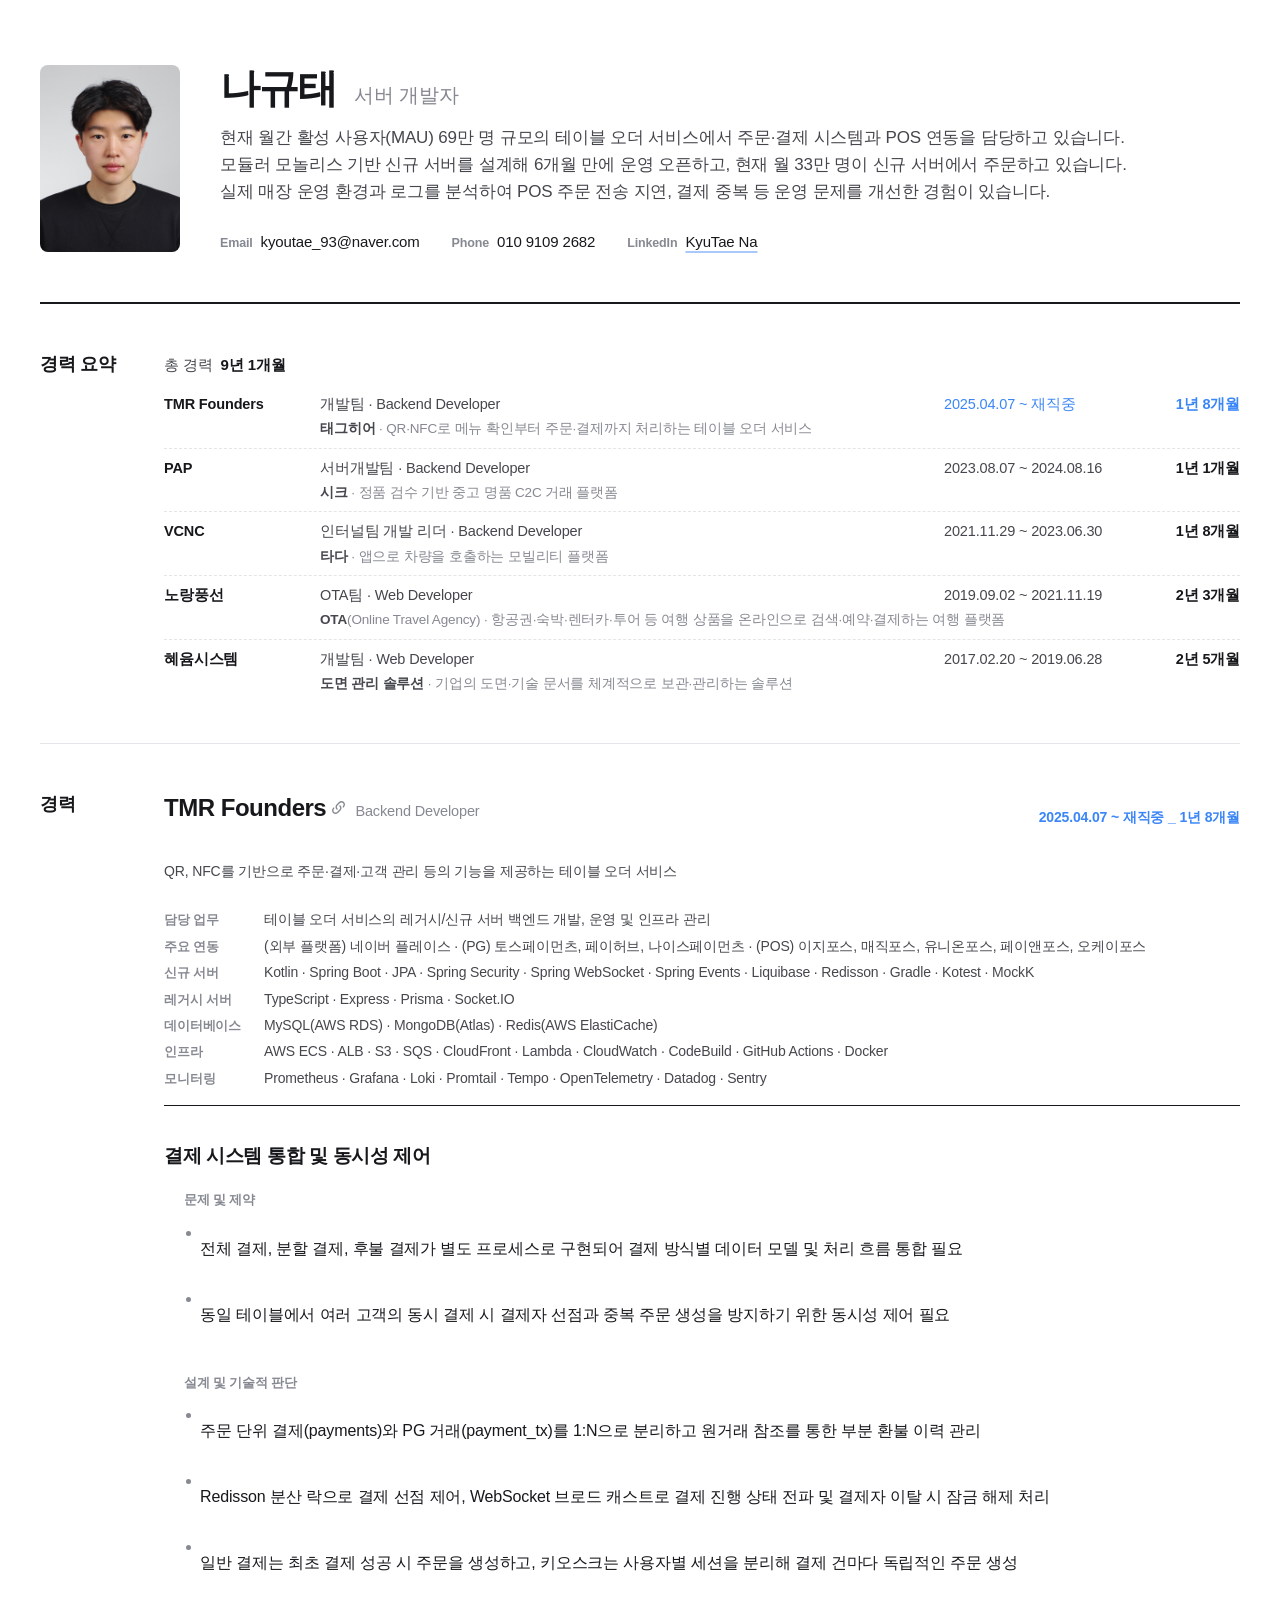
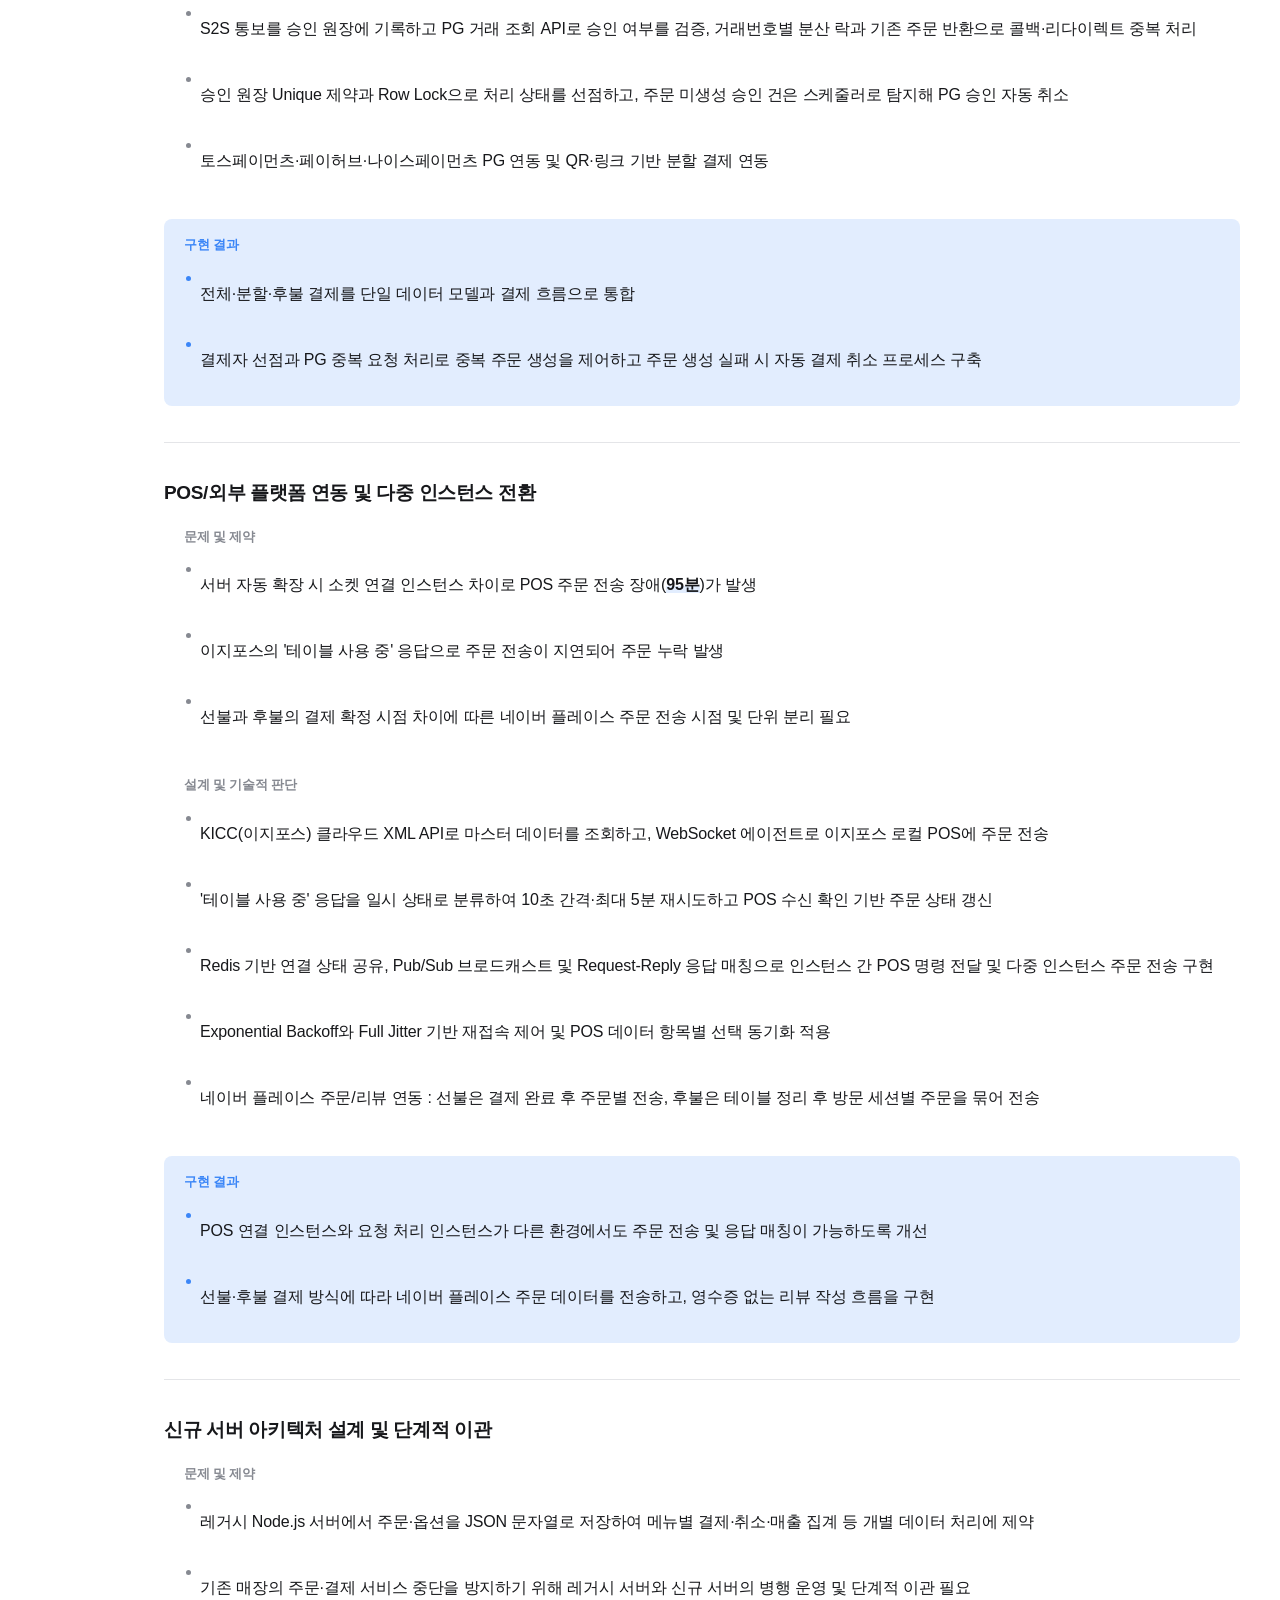
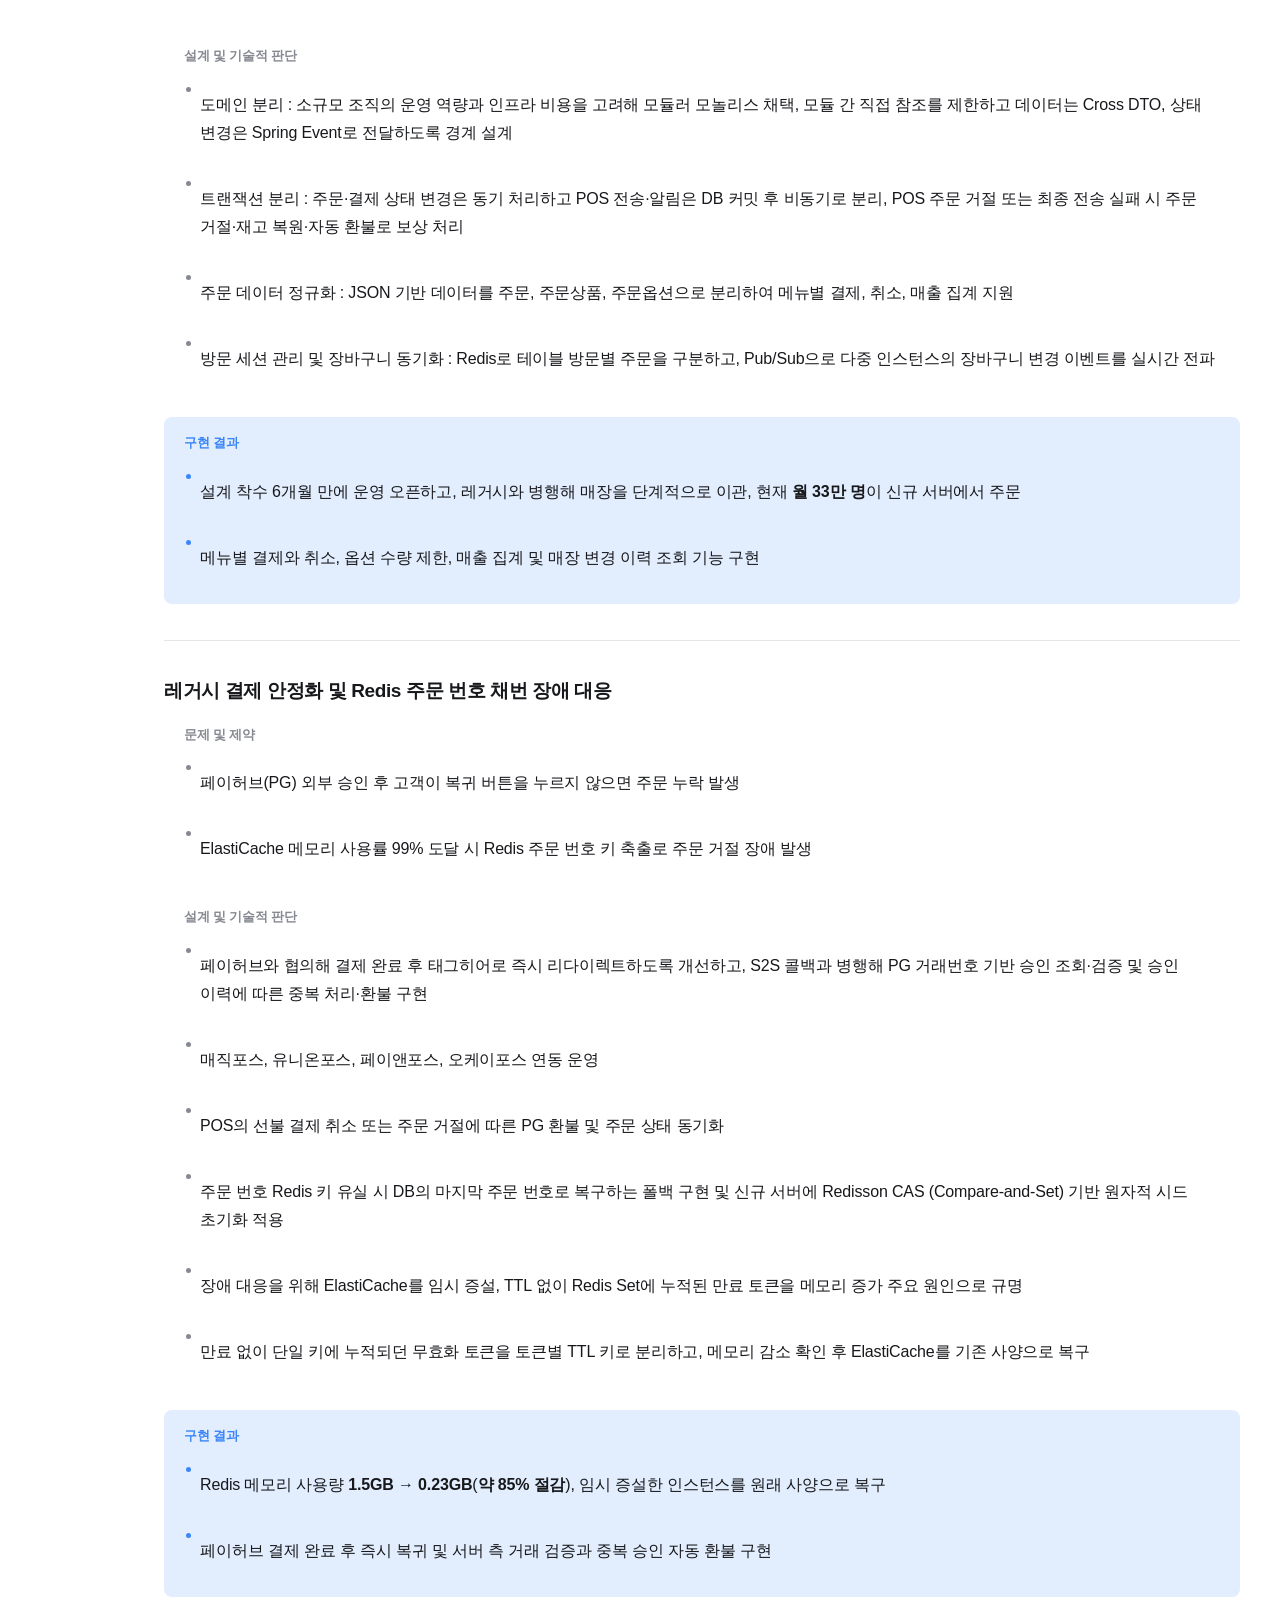
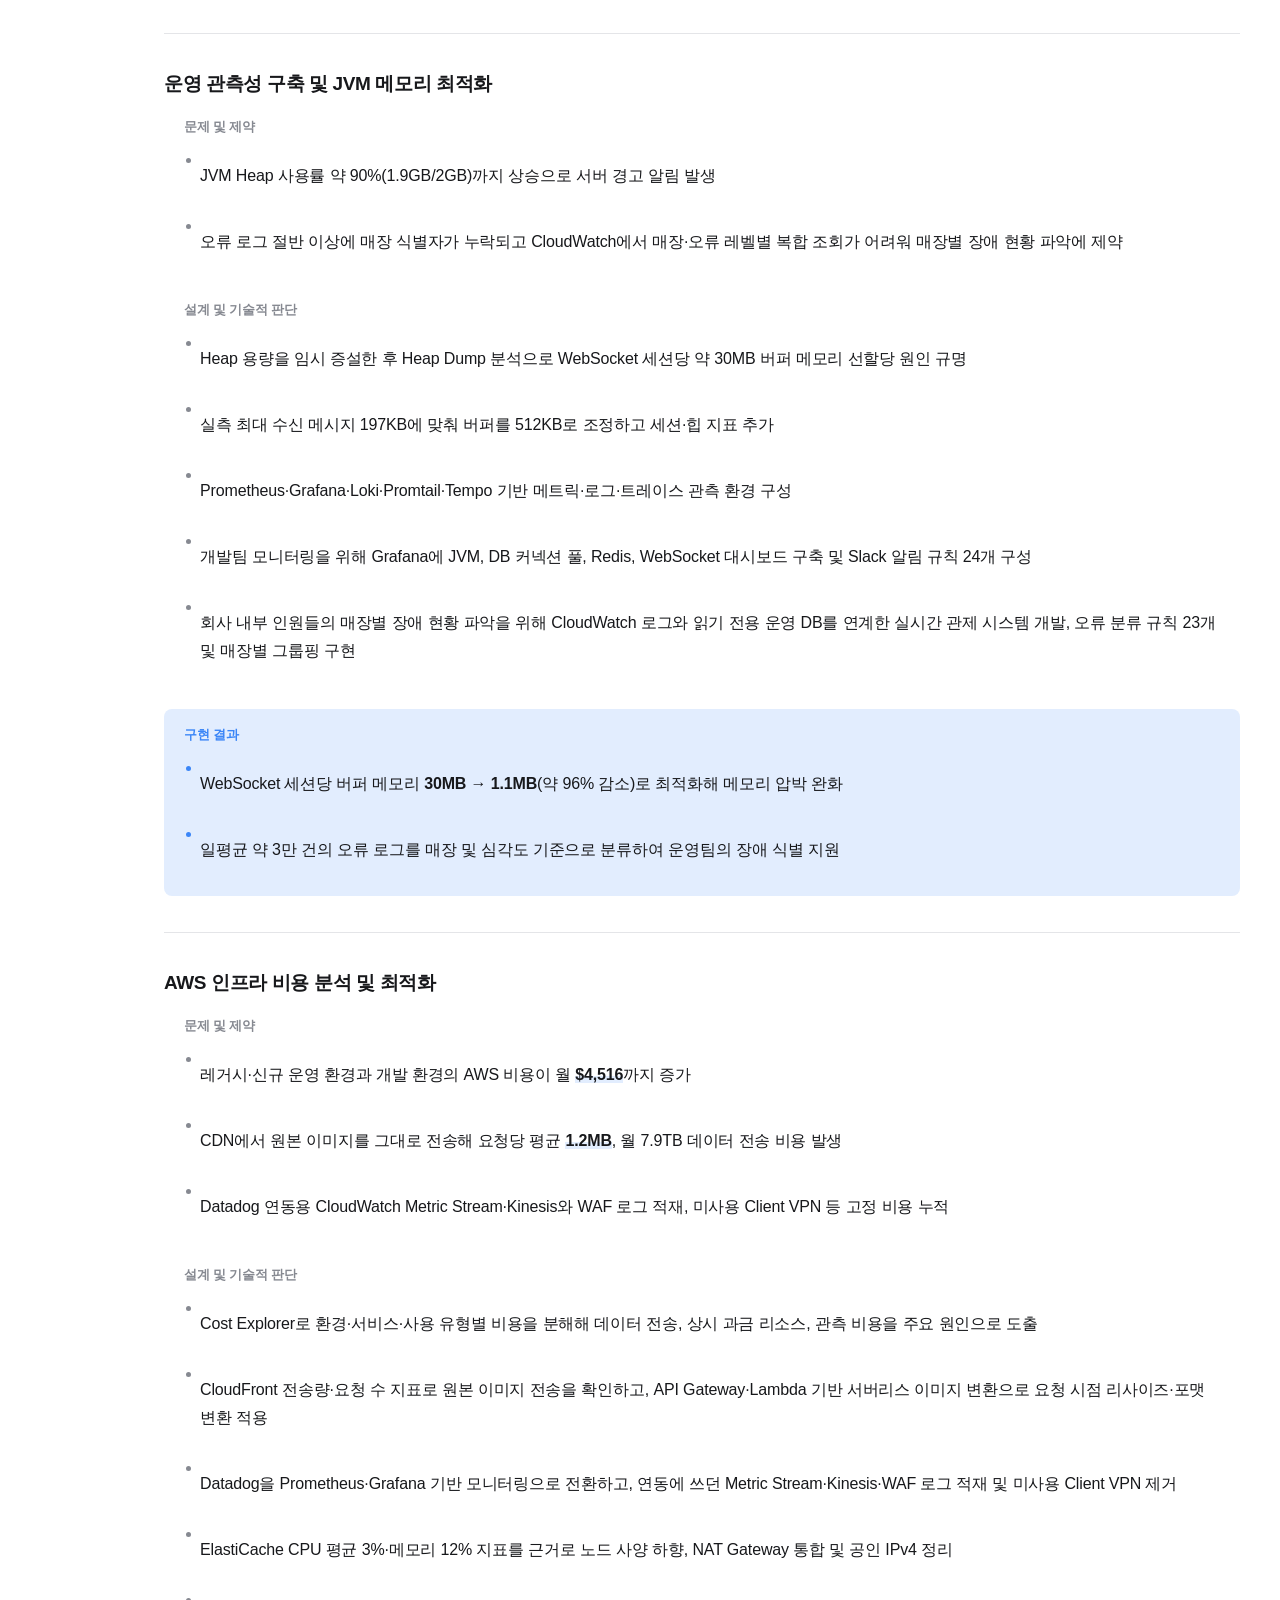
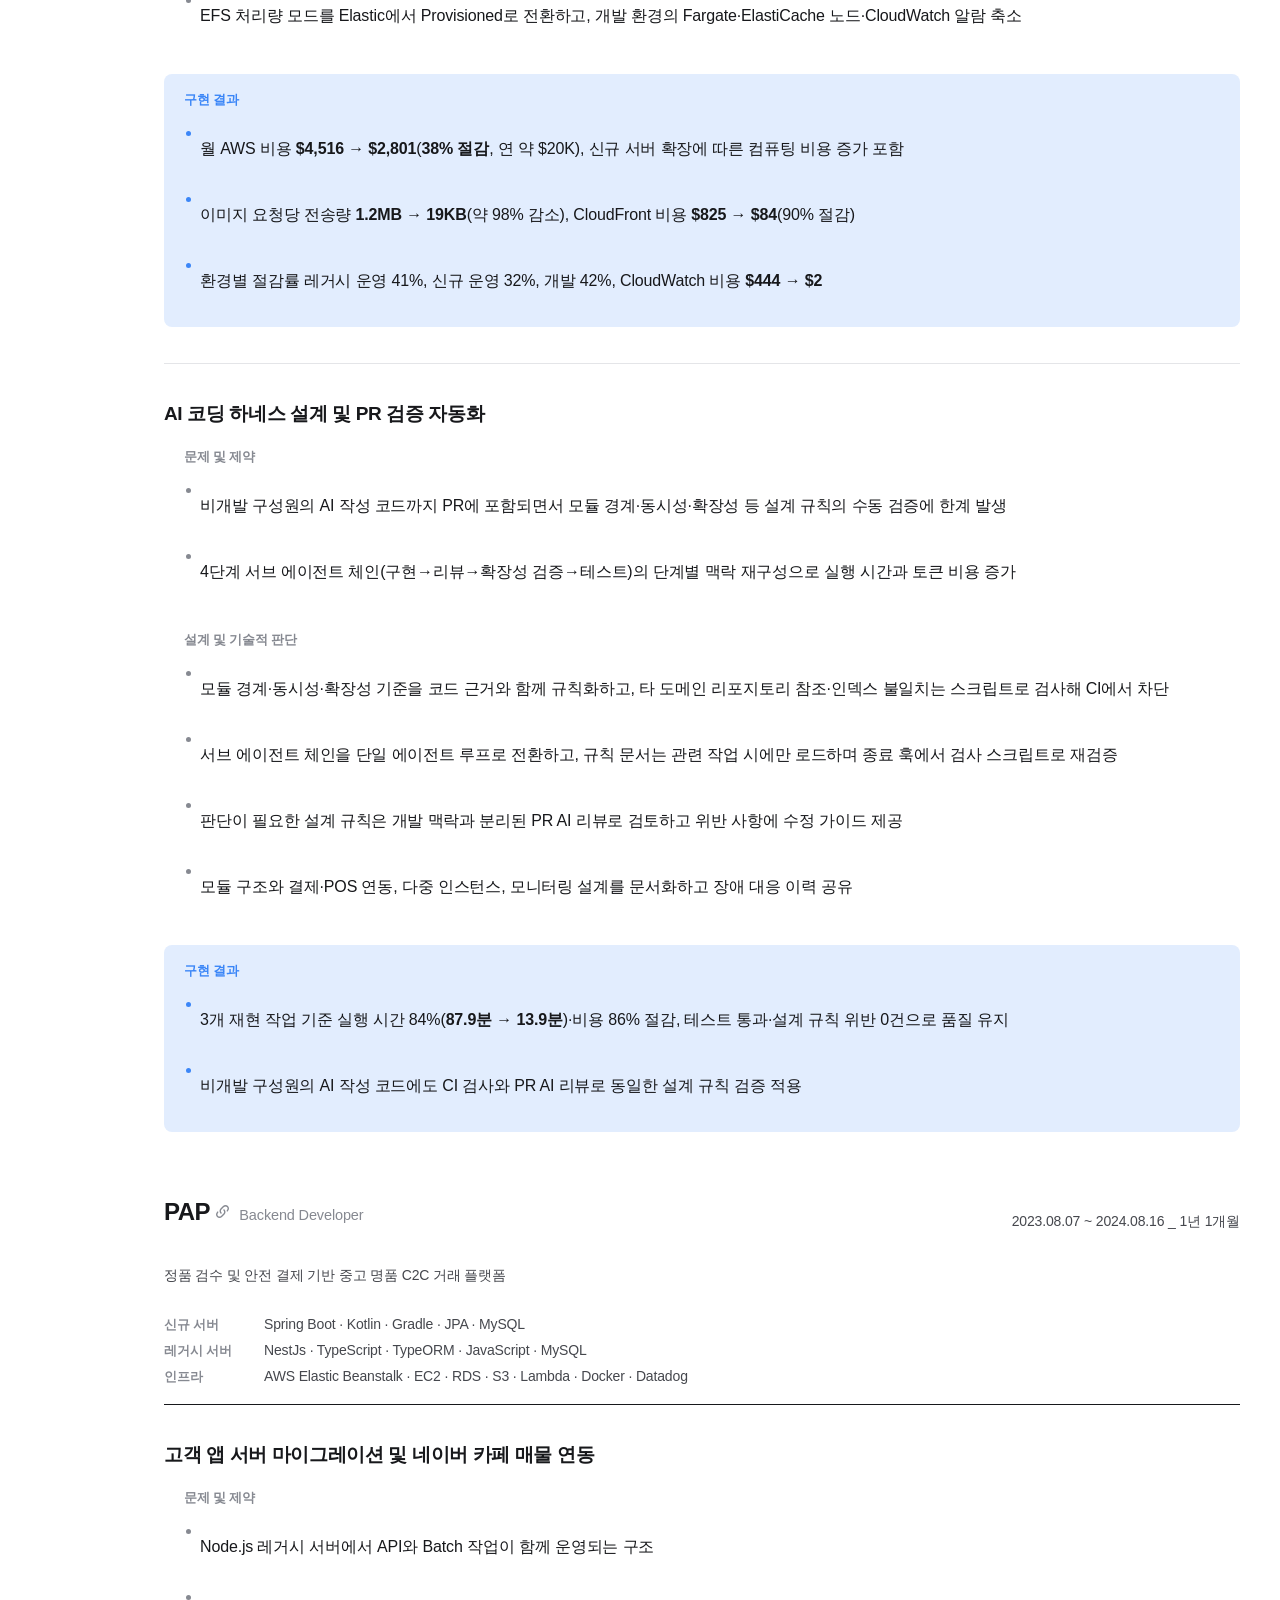
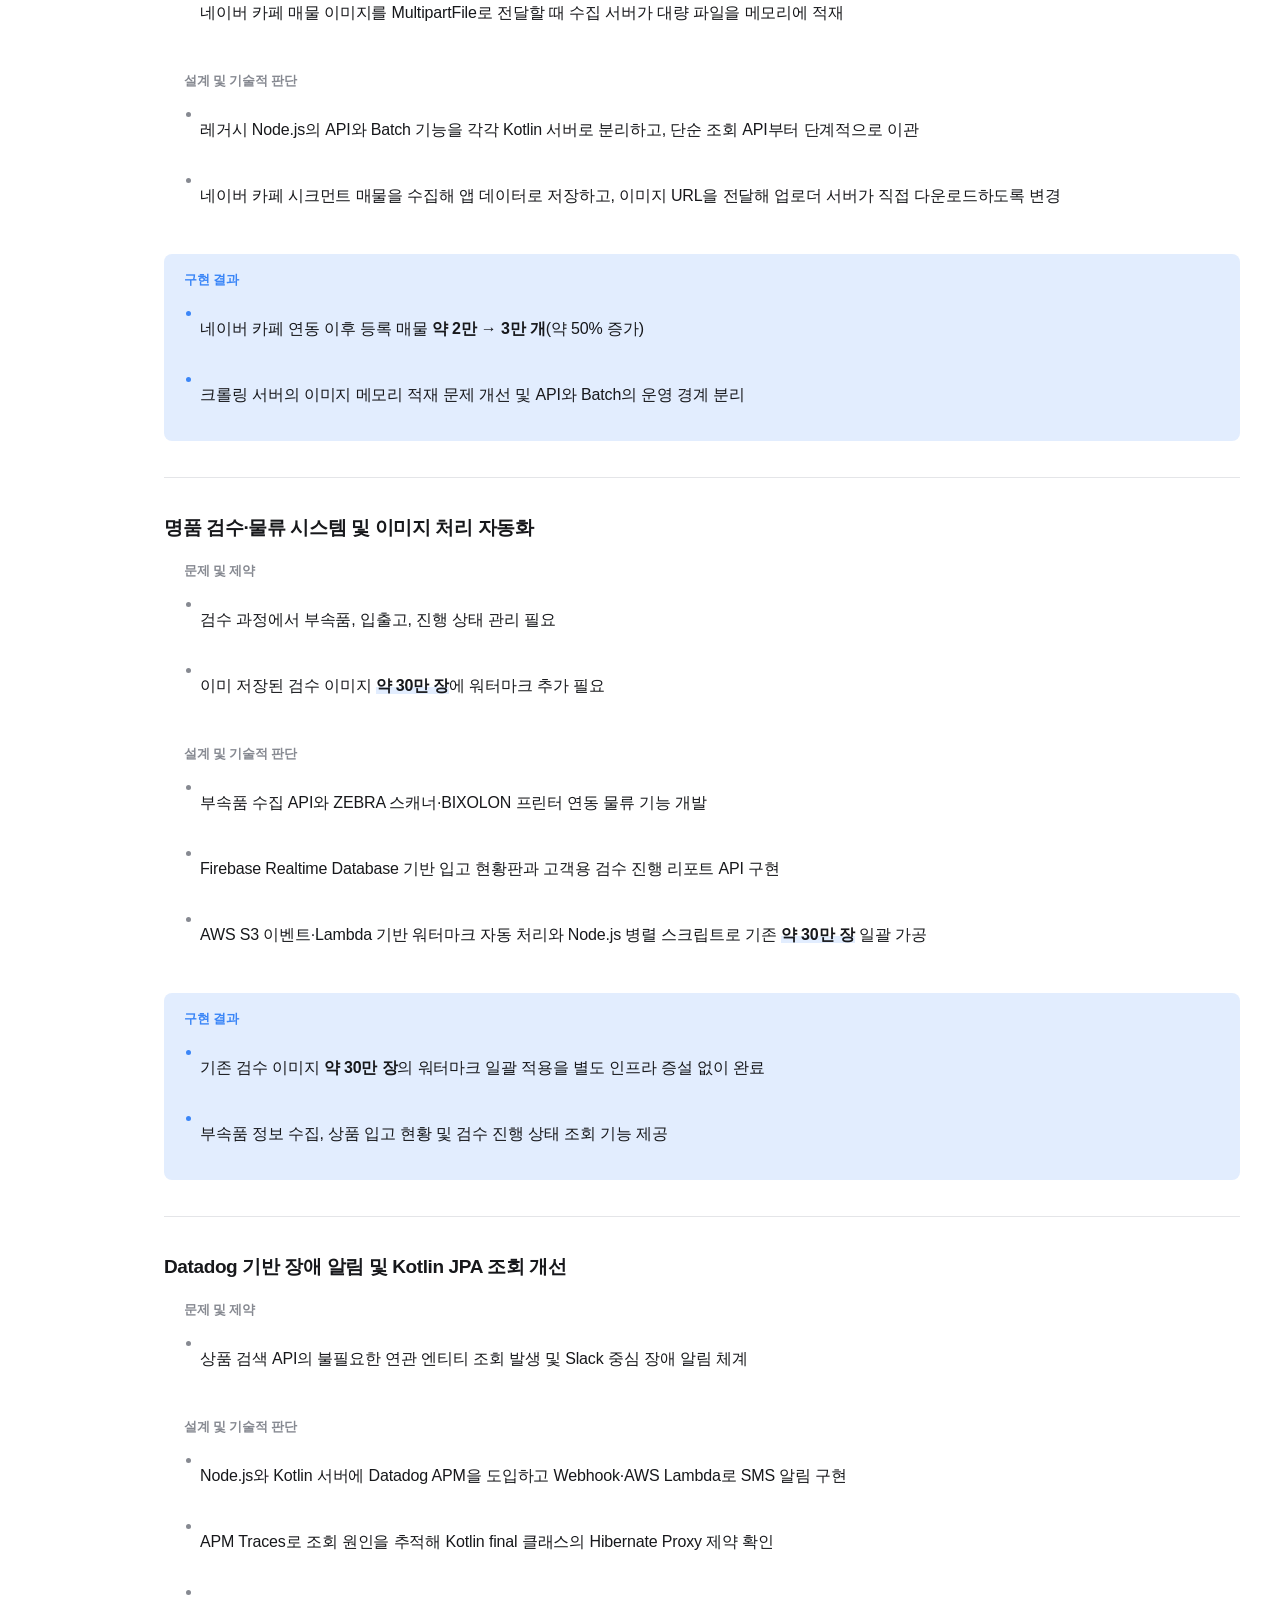
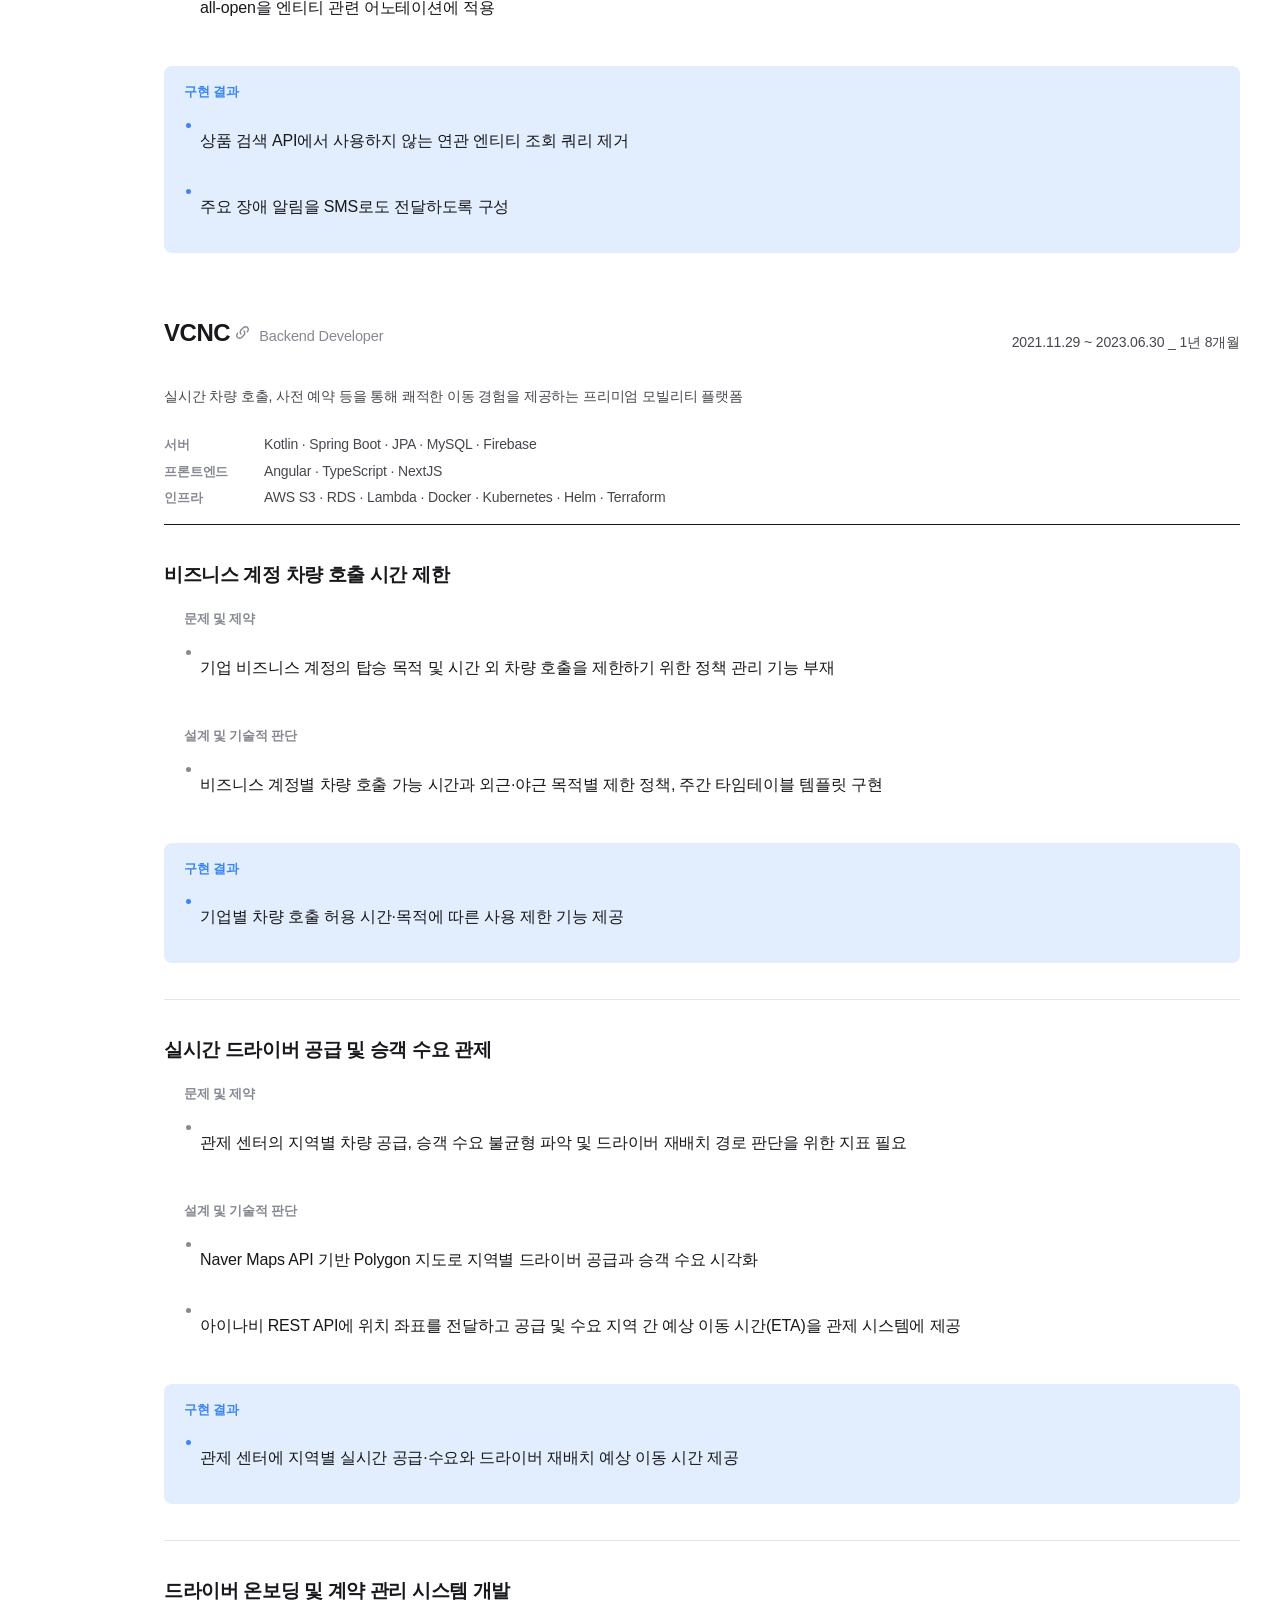
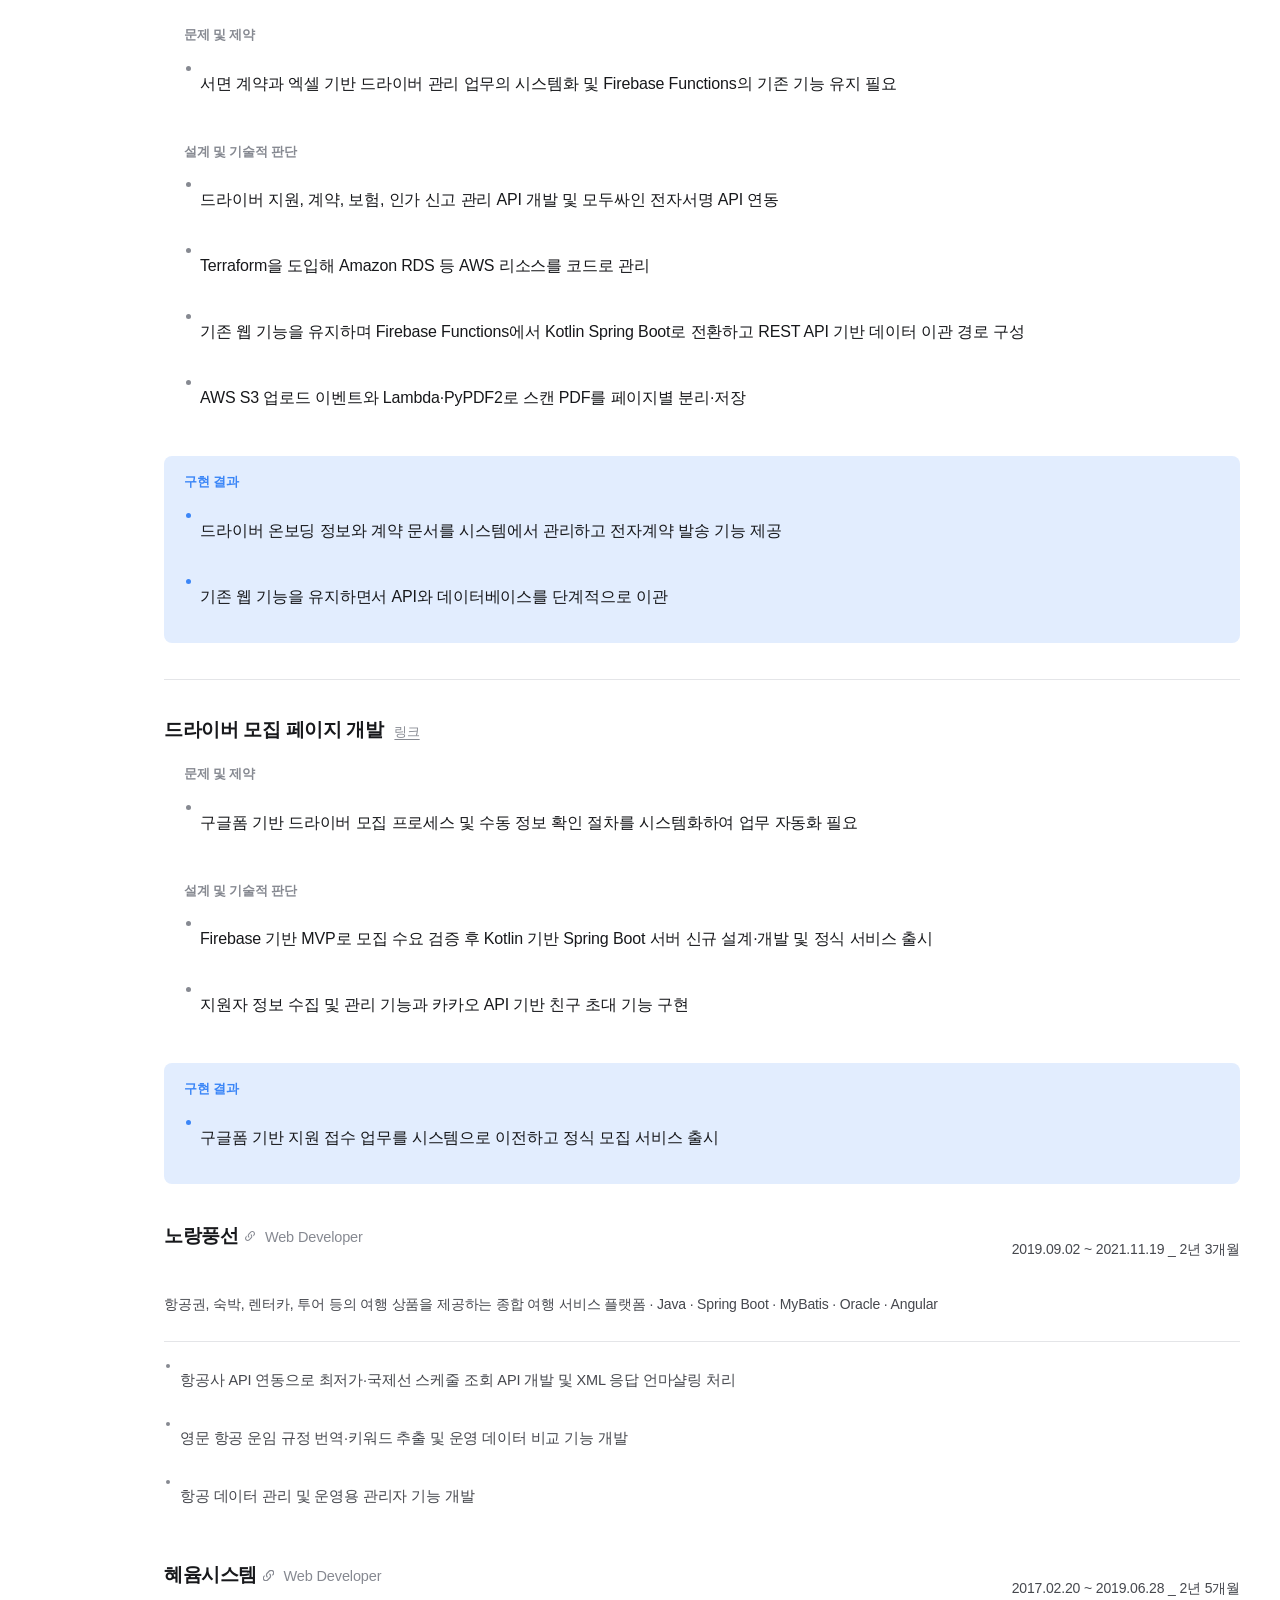
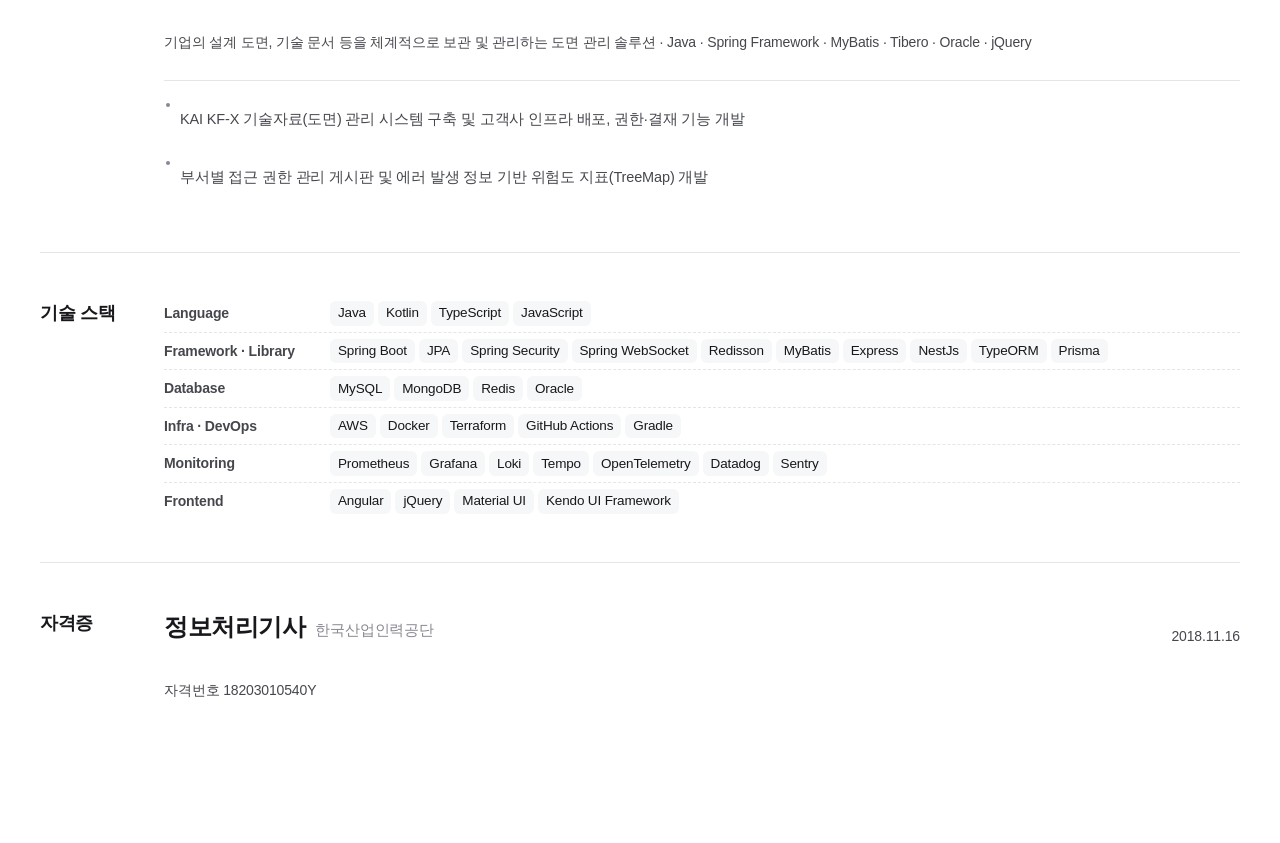
==== commit ff472565: "AWS 비용 최적화 경력 추가 Co-Authored-By: Claude Opus 5.5 <noreply@anthropic.com>" ====
--- a/resume-detail.html
+++ b/resume-detail.html
@@ -66,7 +66,7 @@
                             <div><dt>신규 서버</dt><dd>Kotlin · Spring Boot · JPA · Spring Security · Spring WebSocket · Spring Events · Liquibase · Redisson · Gradle · Kotest · MockK</dd></div>
                             <div><dt>레거시 서버</dt><dd>TypeScript · Express · Prisma · Socket.IO</dd></div>
                             <div><dt>데이터베이스</dt><dd>MySQL(AWS RDS) · MongoDB(Atlas) · Redis(AWS ElastiCache)</dd></div>
-                            <div><dt>인프라</dt><dd>AWS ECS · ALB · S3 · SQS · CloudWatch · CodeBuild · GitHub Actions · Docker</dd></div>
+                            <div><dt>인프라</dt><dd>AWS ECS · ALB · S3 · SQS · CloudFront · Lambda · CloudWatch · CodeBuild · GitHub Actions · Docker</dd></div>
                             <div><dt>모니터링</dt><dd>Prometheus · Grafana · Loki · Promtail · Tempo · OpenTelemetry · Datadog · Sentry</dd></div>
                         </dl>
                     </header>
@@ -223,6 +223,39 @@
                                 <ul>
                                     <li><p>WebSocket 세션당 버퍼 메모리 <strong>30MB → 1.1MB</strong>(약 96% 감소)로 최적화해 메모리 압박 완화</p></li>
                                     <li><p>일평균 약 3만 건의 오류 로그를 매장 및 심각도 기준으로 분류하여 운영팀의 장애 식별 지원</p></li>
+                                </ul>
+                            </div>
+                        </div>
+                    </section>
+                    <section class="item">
+                        <div class="item-head">
+                            <h4>AWS 인프라 비용 분석 및 최적화</h4>
+                        </div>
+                        <div class="item-body">
+                            <div class="block">
+                                <h5>문제 및 제약</h5>
+                                <ul>
+                                    <li><p>레거시·신규 운영 환경과 개발 환경의 AWS 비용이 월 <strong>$4,516</strong>까지 증가</p></li>
+                                    <li><p>CDN에서 원본 이미지를 그대로 전송해 요청당 평균 <strong>1.2MB</strong>, 월 7.9TB 데이터 전송 비용 발생</p></li>
+                                    <li><p>Datadog 연동용 CloudWatch Metric Stream·Kinesis와 WAF 로그 적재, 미사용 Client VPN 등 고정 비용 누적</p></li>
+                                </ul>
+                            </div>
+                            <div class="block">
+                                <h5>설계 및 기술적 판단</h5>
+                                <ul>
+                                    <li><p>Cost Explorer로 환경·서비스·사용 유형별 비용을 분해해 데이터 전송, 상시 과금 리소스, 관측 비용을 주요 원인으로 도출</p></li>
+                                    <li><p>CloudFront 전송량·요청 수 지표로 원본 이미지 전송을 확인하고, API Gateway·Lambda 기반 서버리스 이미지 변환으로 요청 시점 리사이즈·포맷 변환 적용</p></li>
+                                    <li><p>Datadog을 Prometheus·Grafana 기반 모니터링으로 전환하고, 연동에 쓰던 Metric Stream·Kinesis·WAF 로그 적재 및 미사용 Client VPN 제거</p></li>
+                                    <li><p>ElastiCache CPU 평균 3%·메모리 12% 지표를 근거로 노드 사양 하향, NAT Gateway 통합 및 공인 IPv4 정리</p></li>
+                                    <li><p>EFS 처리량 모드를 Elastic에서 Provisioned로 전환하고, 개발 환경의 Fargate·ElastiCache 노드·CloudWatch 알람 축소</p></li>
+                                </ul>
+                            </div>
+                            <div class="block is-result">
+                                <h5>구현 결과</h5>
+                                <ul>
+                                    <li><p>월 AWS 비용 <strong>$4,516 → $2,801</strong>(<strong>38% 절감</strong>, 연 약 $20K), 신규 서버 확장에 따른 컴퓨팅 비용 증가 포함</p></li>
+                                    <li><p>이미지 요청당 전송량 <strong>1.2MB → 19KB</strong>(약 98% 감소), CloudFront 비용 <strong>$825 → $84</strong>(90% 절감)</p></li>
+                                    <li><p>환경별 절감률 레거시 운영 41%, 신규 운영 32%, 개발 42%, CloudWatch 비용 <strong>$444 → $2</strong></p></li>
                                 </ul>
                             </div>
                         </div>
